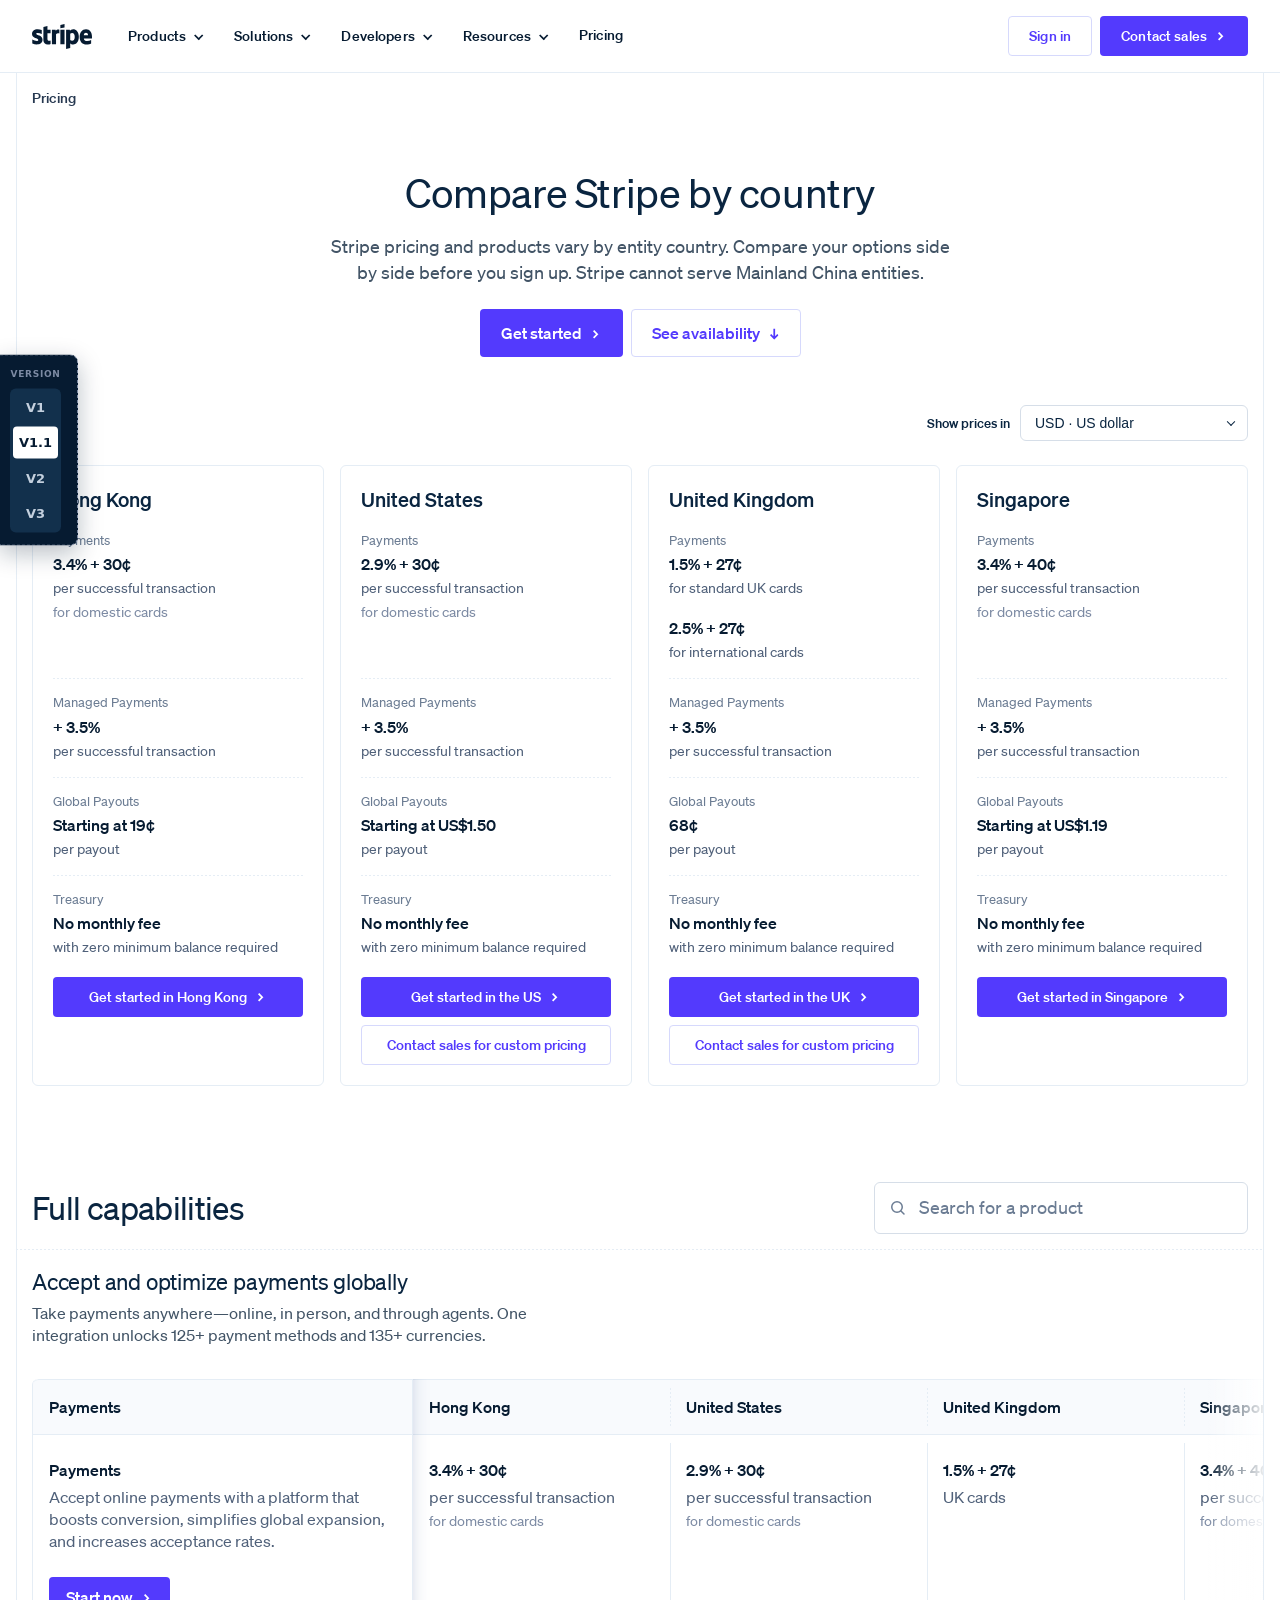
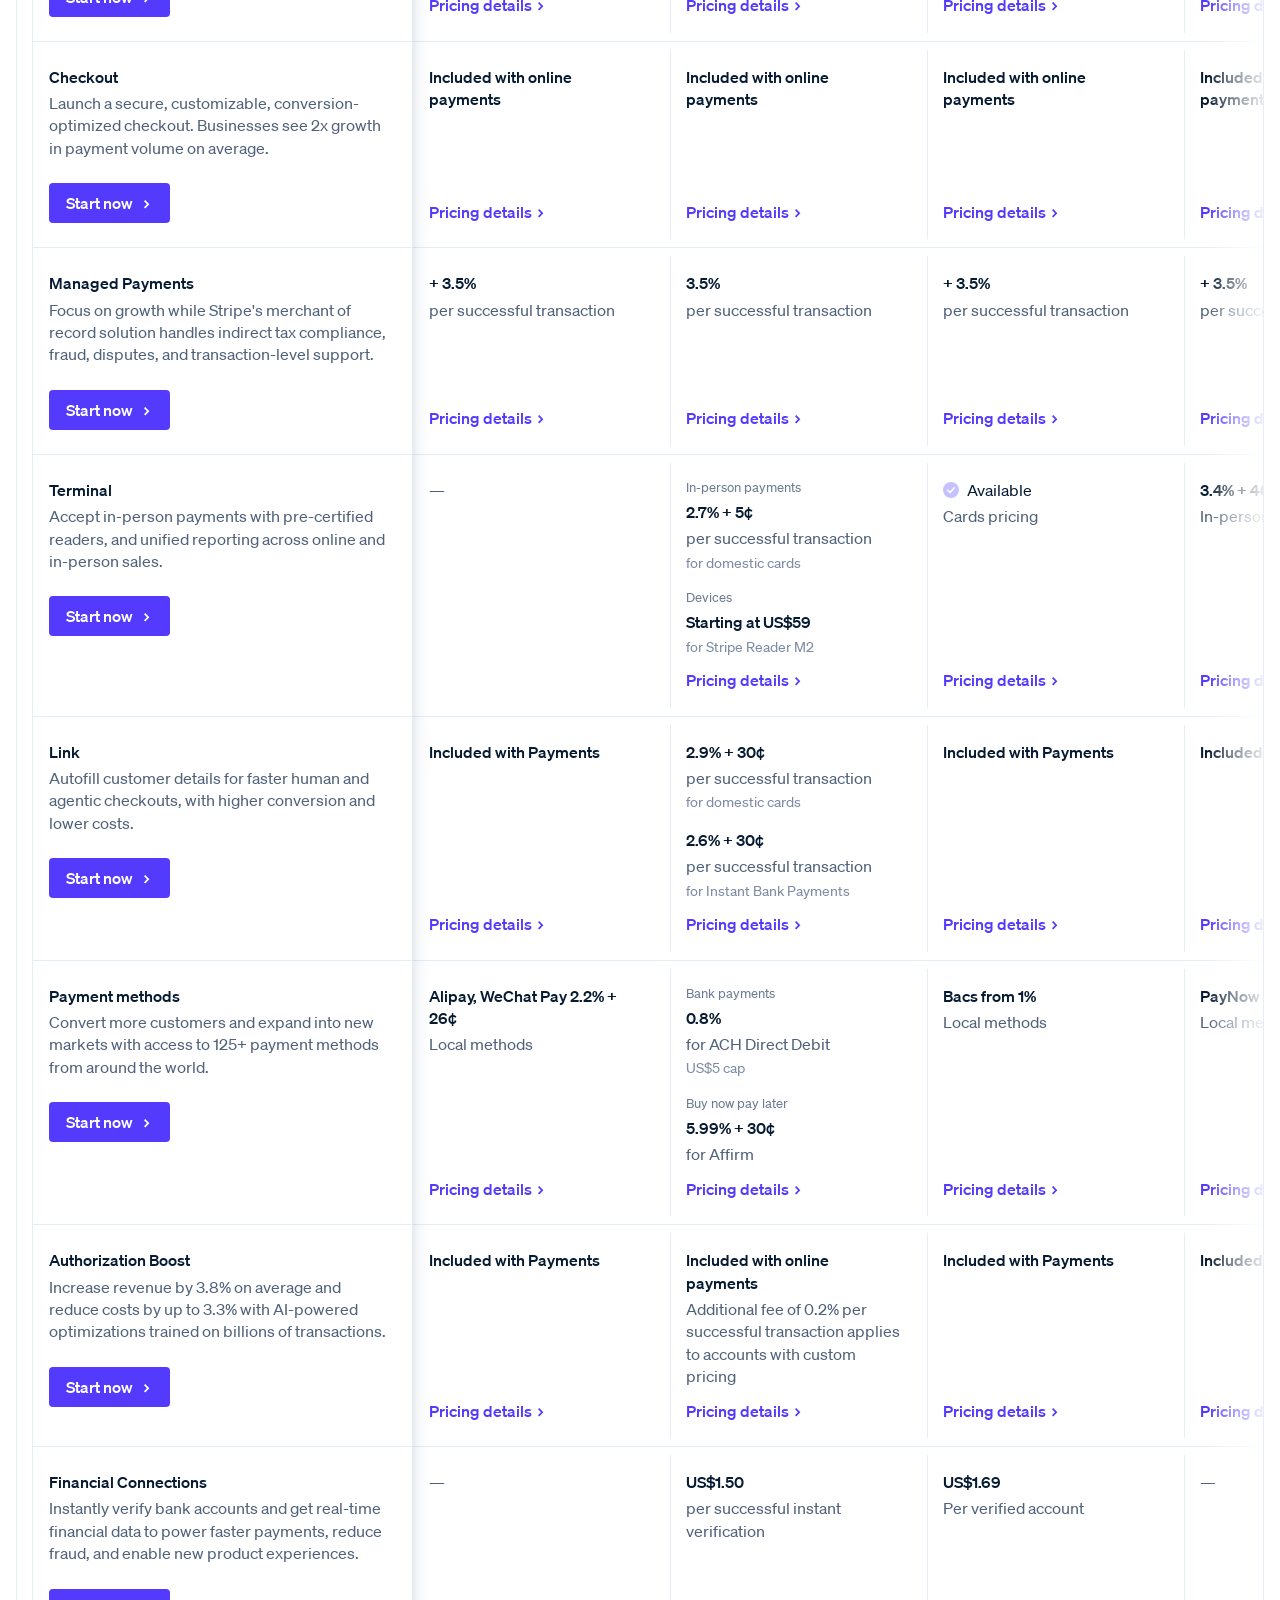
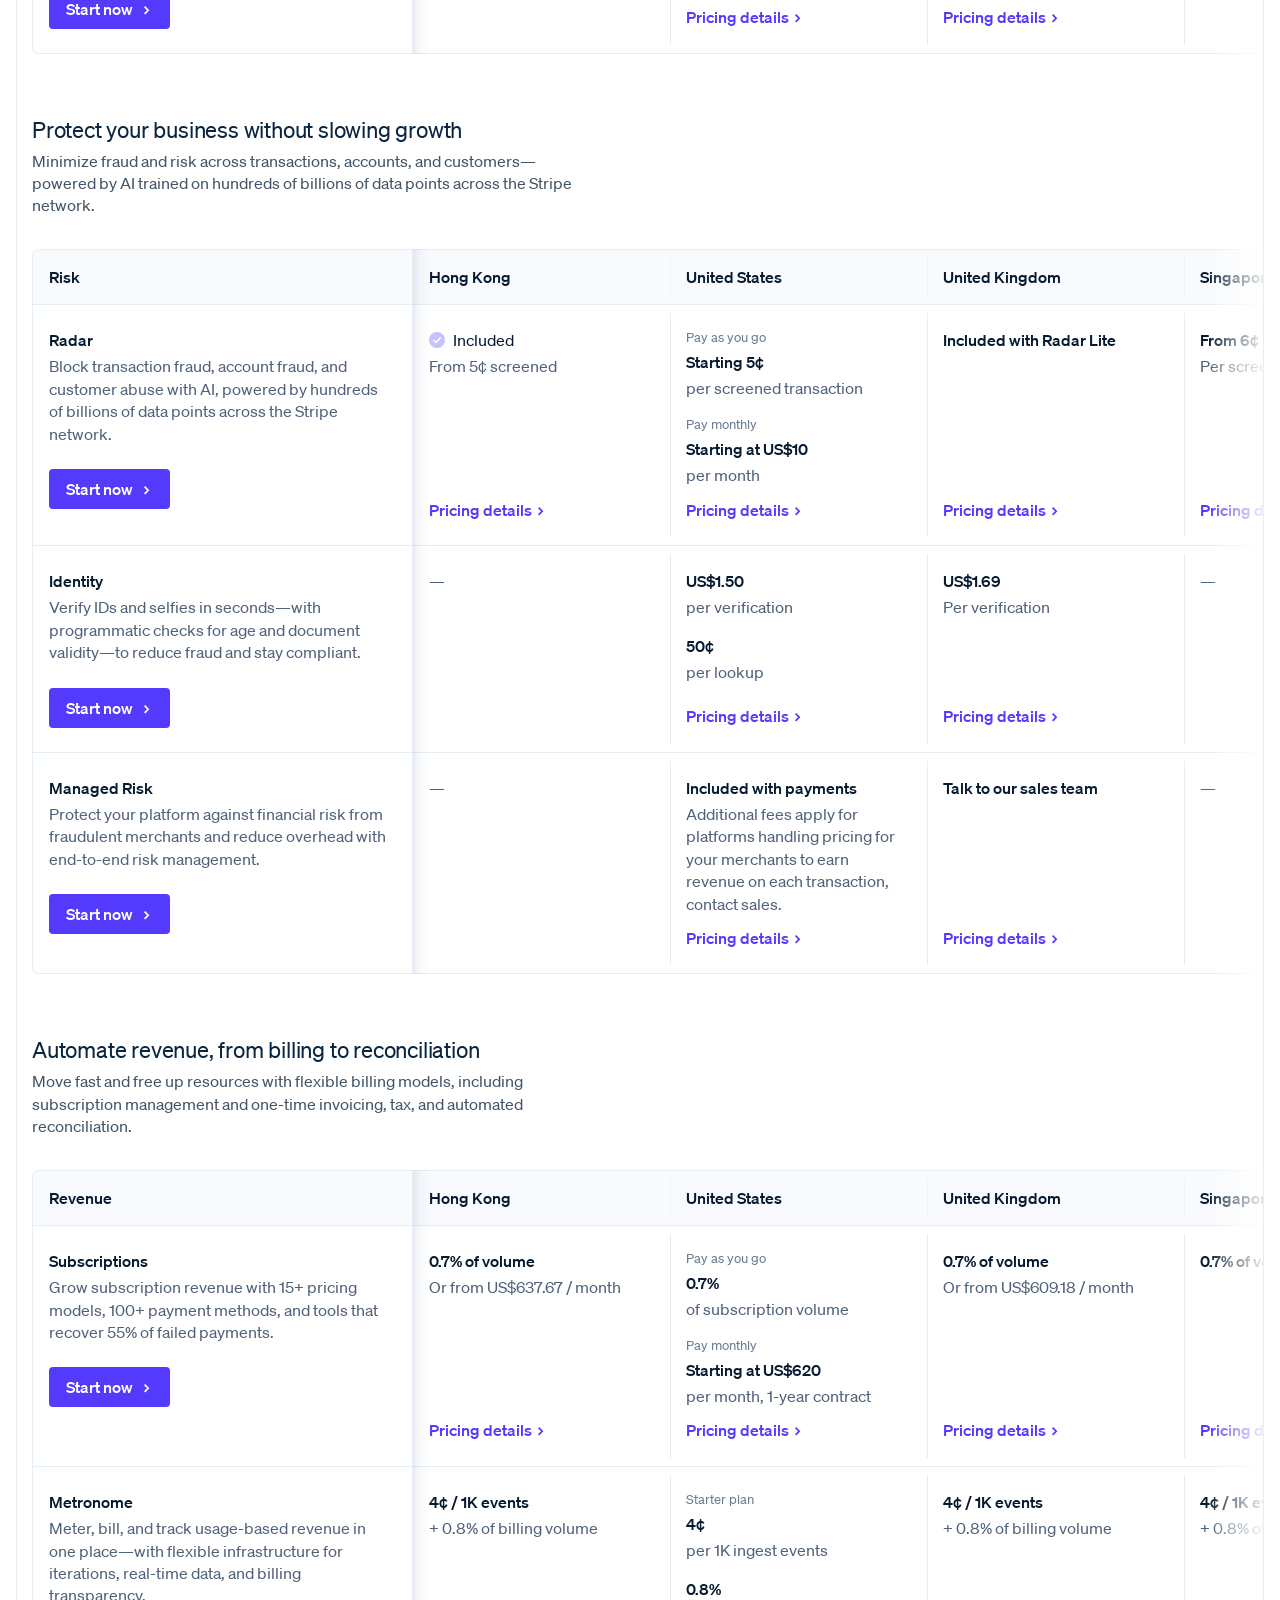
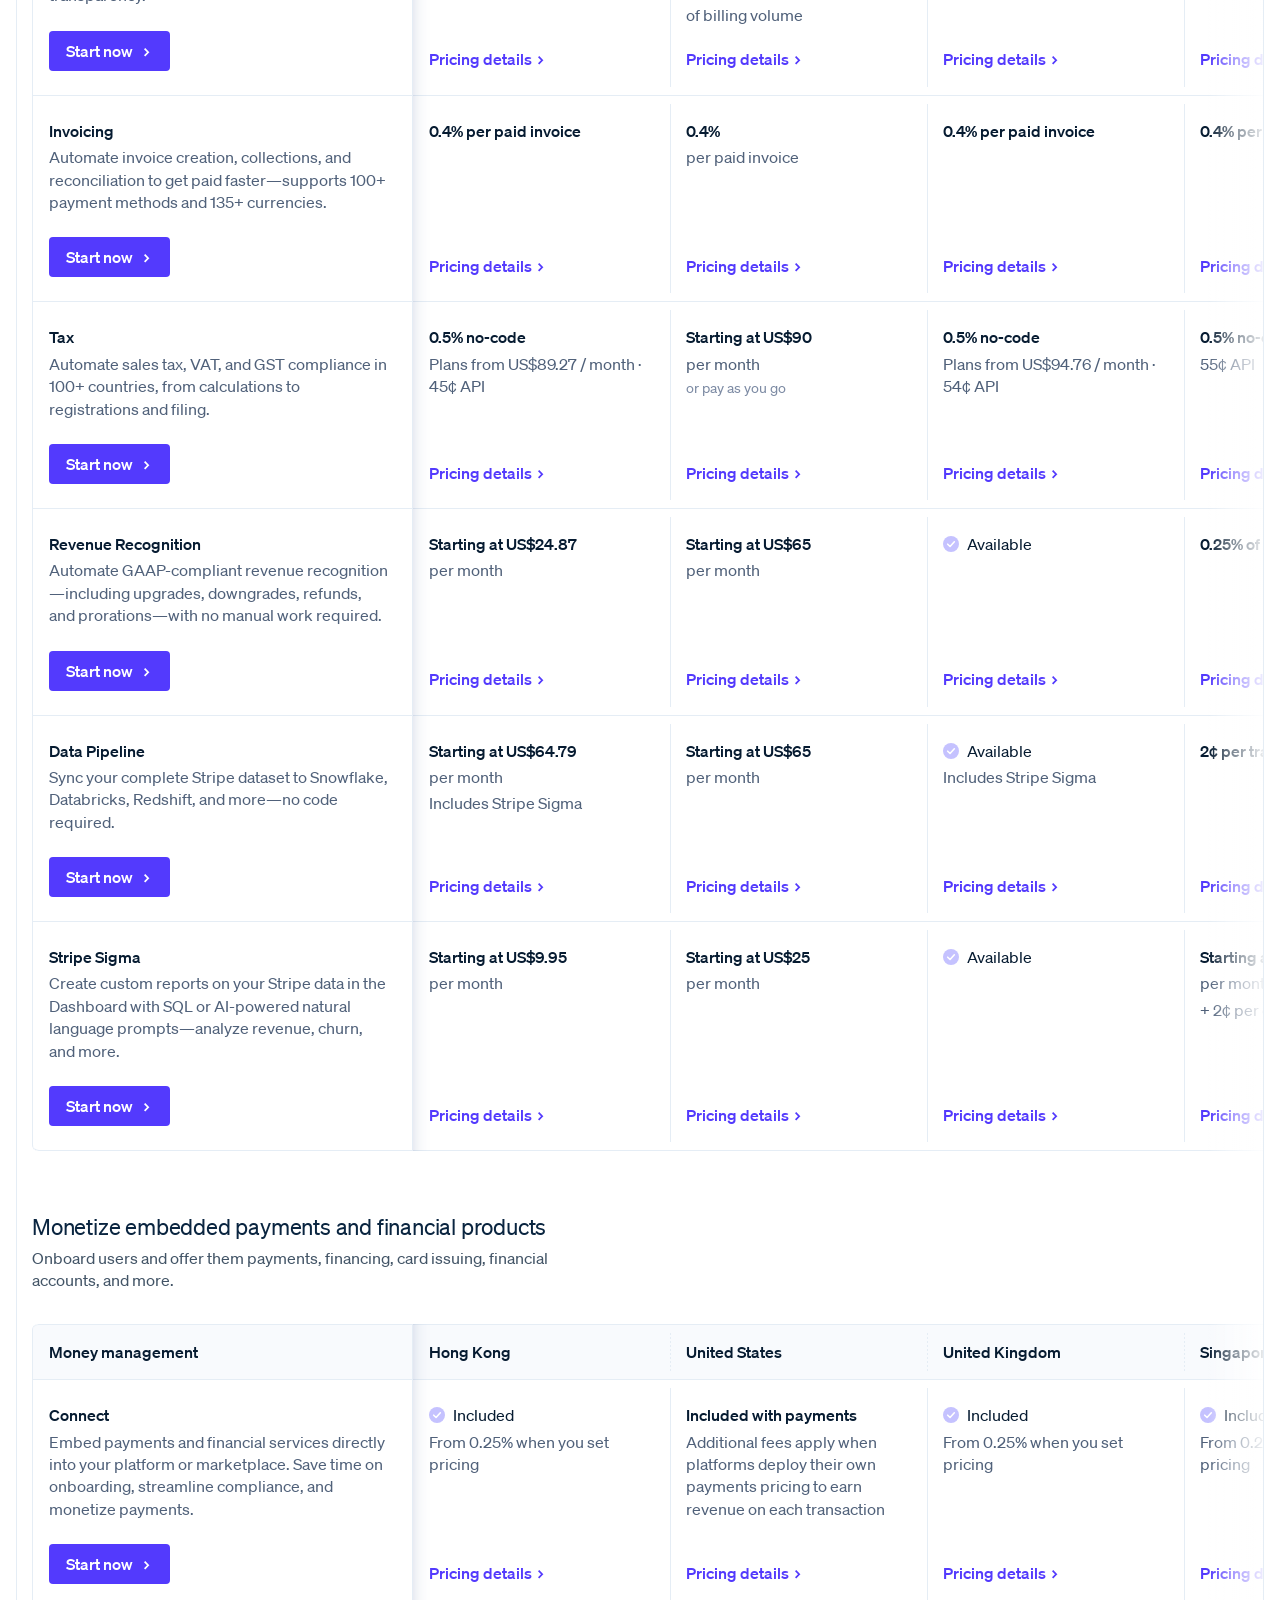
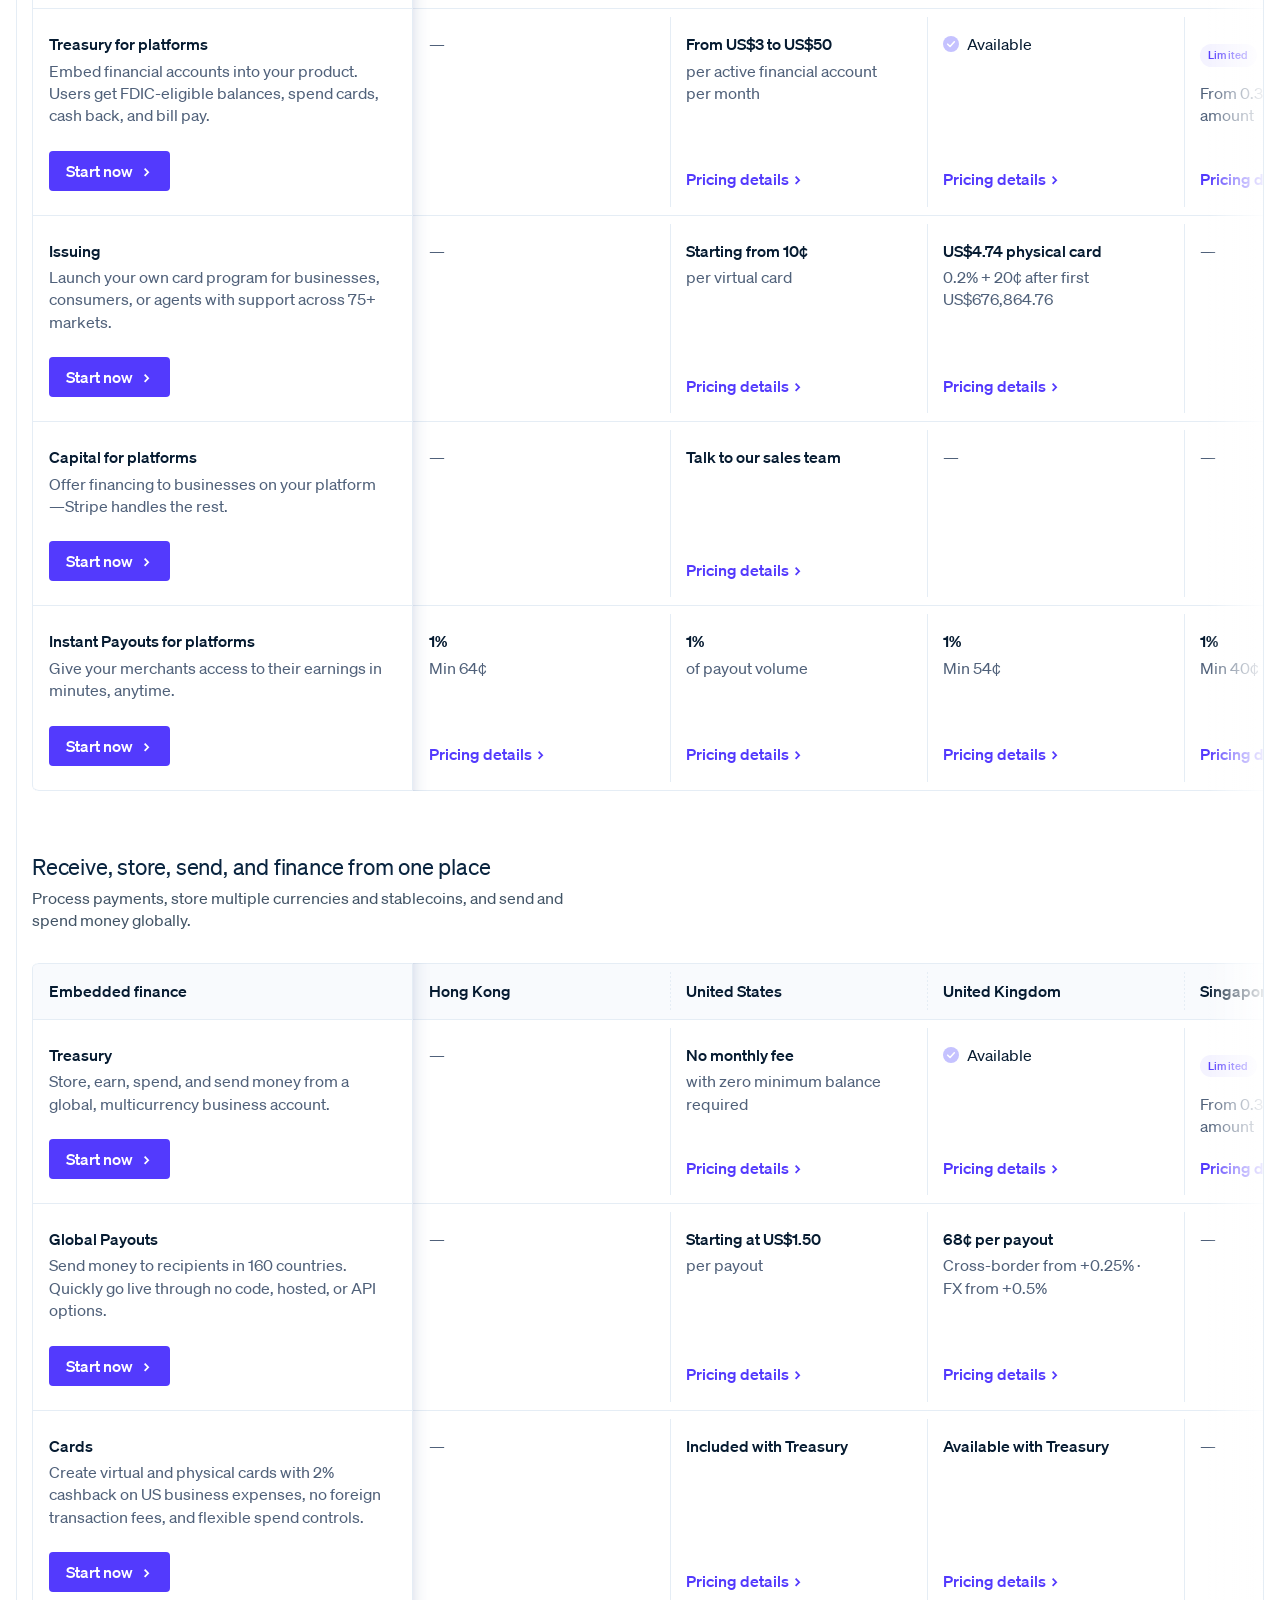
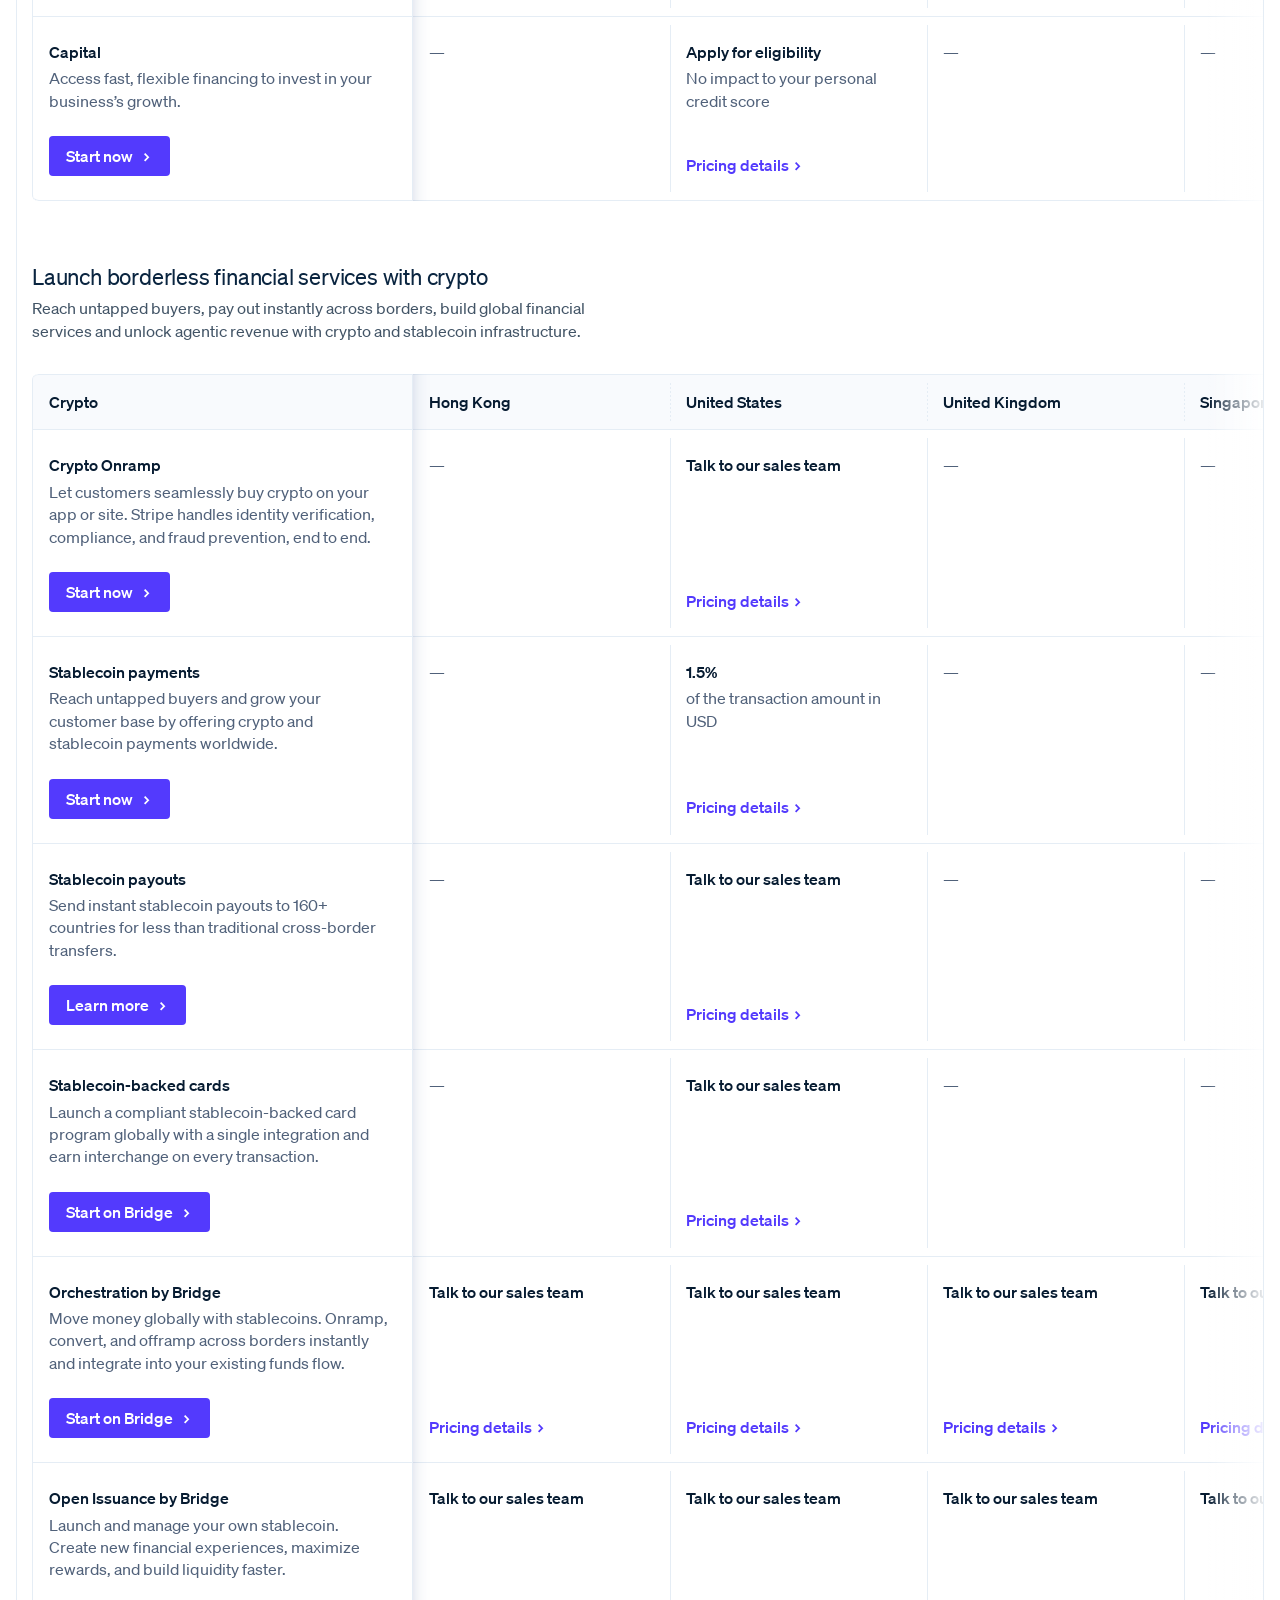
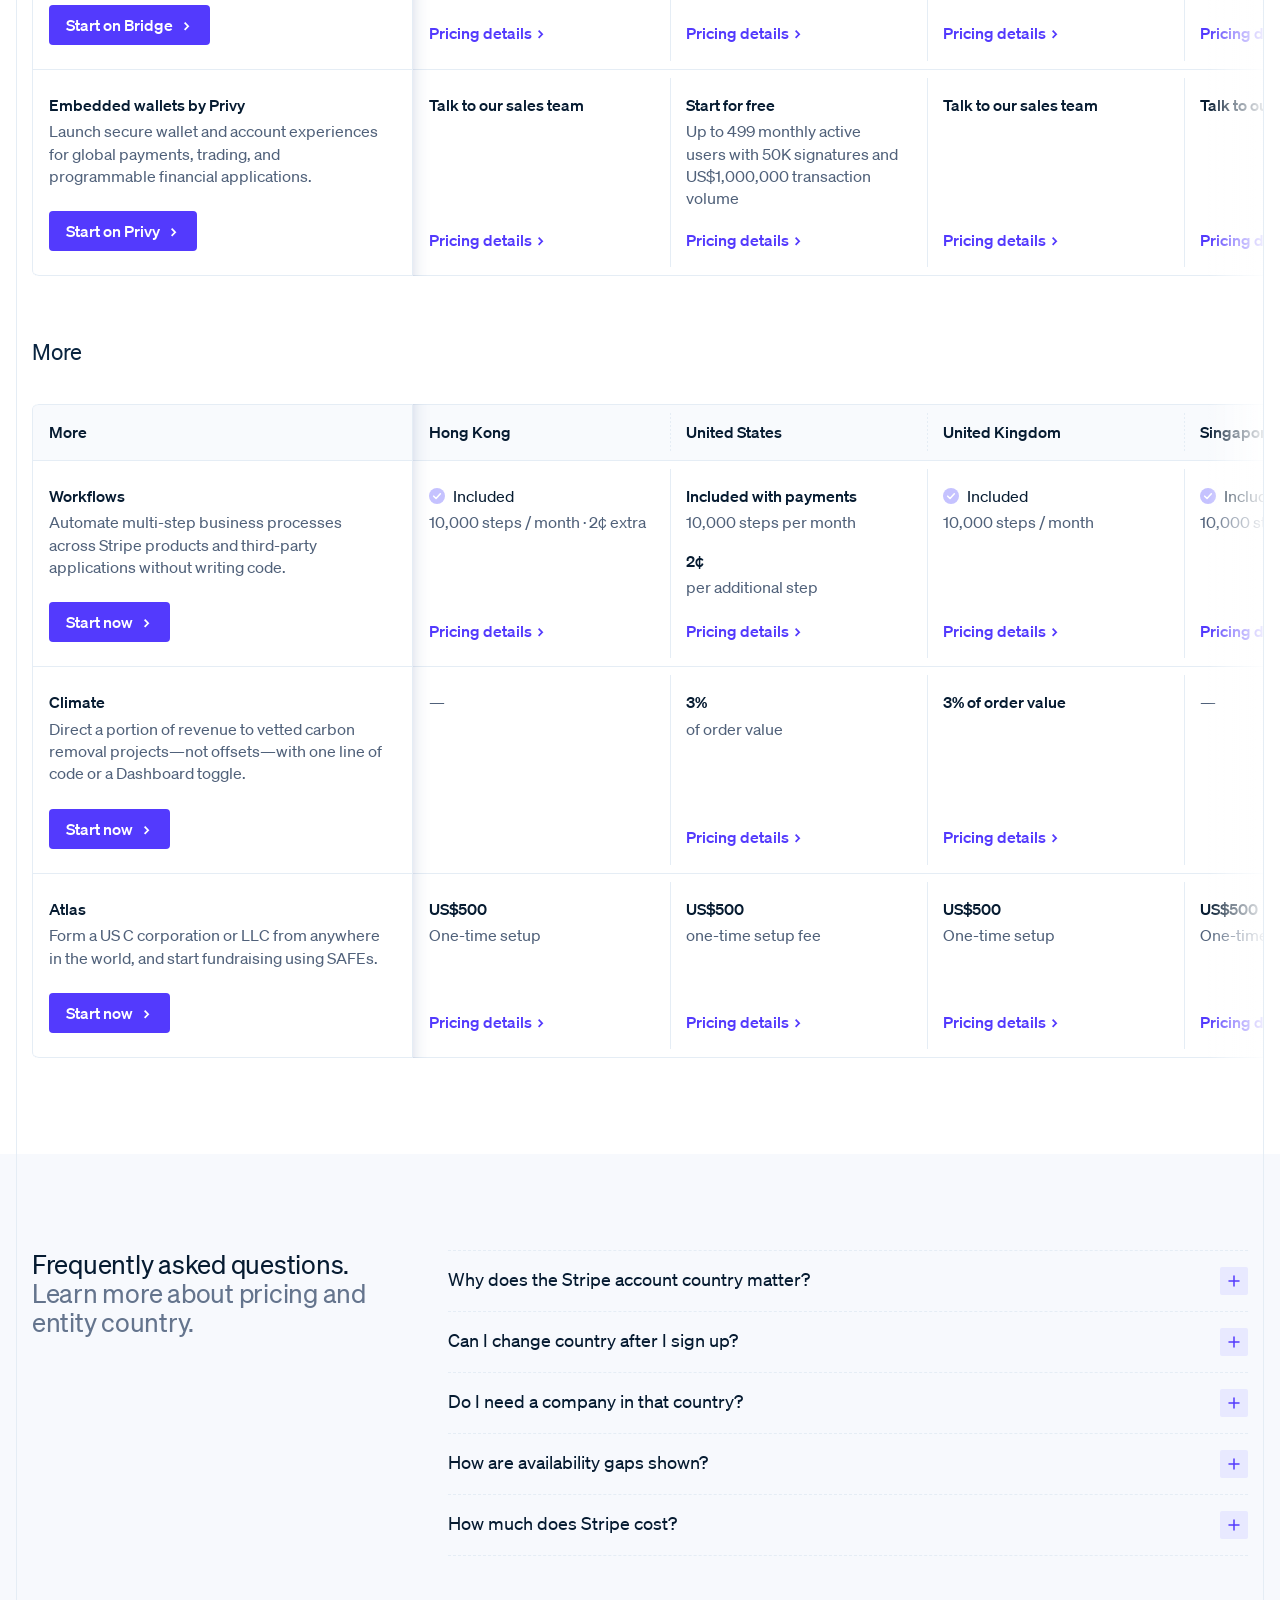
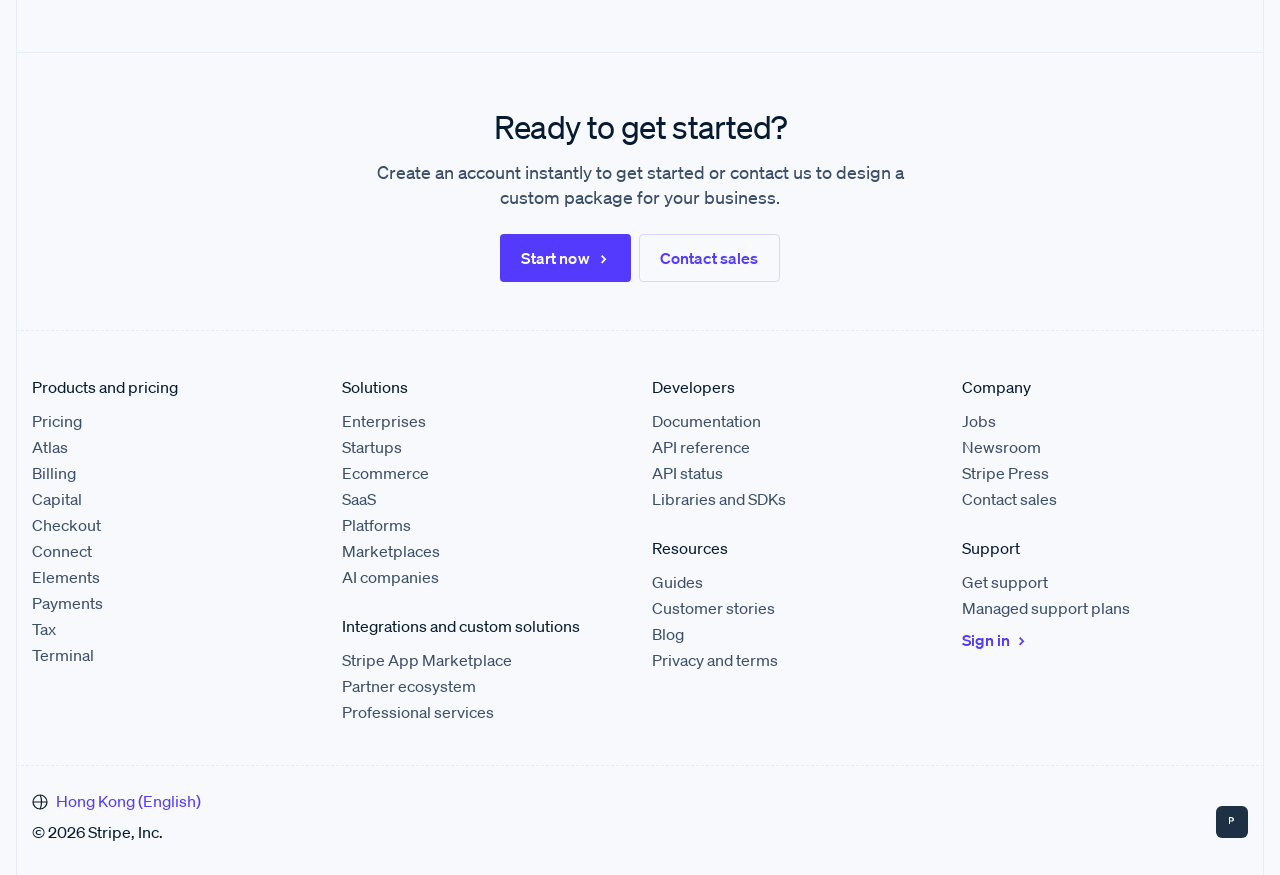
==== v1.1.html @ 4c74cb00 "Add v1.1 and v3 variants, and point v2 card pricing links into the table. v3 compares availability w" ====
<!DOCTYPE html>
<html lang="en">
  <head>
    <meta charset="UTF-8" />
    <meta name="viewport" content="width=device-width, initial-scale=1.0" />
    <meta name="robots" content="noindex, nofollow" />
    <title>Compare pricing by country · Stripe</title>
    <link rel="stylesheet" href="styles.css?v=note-sm" />
    <link rel="stylesheet" href="styles-v1.1.css?v=jump-links" />
    <link rel="stylesheet" href="version-switch.css?v=v11" />
  </head>
  <body class="cols-hk cols-us cols-gb cols-sg">
    <header class="home-header site-header">
      <div class="home-header-container">
        <div class="header-inner">
          <div class="header-left">
            <a class="logo" href="https://stripe.com/cn" aria-label="Stripe home">
              <img src="assets/stripe-logo.svg" alt="Stripe" width="60" height="25" />
            </a>
            <nav class="nav-primary" aria-label="Primary">
              <div class="nav-dropdown nav-dropdown--products">
                <button type="button" class="nav-link" aria-haspopup="true">
                  Products
                  <svg class="hds-icon navigation__chevron-down-icon" width="16" height="16" viewBox="0 0 16 16" fill="none" aria-hidden="true">
                    <path class="navigation__chevron-down-icon__left" d="M4.67065 6L9.3 10.6" stroke="currentColor" stroke-width="1.75"></path>
                    <path class="navigation__chevron-down-icon__right" d="M12.6707 6L8.67065 10" stroke="currentColor" stroke-width="1.75"></path>
                  </svg>
                </button>
              </div>
              <div class="nav-dropdown nav-dropdown--solutions">
                <button type="button" class="nav-link" aria-haspopup="true">
                  Solutions
                  <svg class="hds-icon navigation__chevron-down-icon" width="16" height="16" viewBox="0 0 16 16" fill="none" aria-hidden="true">
                    <path class="navigation__chevron-down-icon__left" d="M4.67065 6L9.3 10.6" stroke="currentColor" stroke-width="1.75"></path>
                    <path class="navigation__chevron-down-icon__right" d="M12.6707 6L8.67065 10" stroke="currentColor" stroke-width="1.75"></path>
                  </svg>
                </button>
              </div>
              <div class="nav-dropdown nav-dropdown--developers">
                <button type="button" class="nav-link" aria-haspopup="true">
                  Developers
                  <svg class="hds-icon navigation__chevron-down-icon" width="16" height="16" viewBox="0 0 16 16" fill="none" aria-hidden="true">
                    <path class="navigation__chevron-down-icon__left" d="M4.67065 6L9.3 10.6" stroke="currentColor" stroke-width="1.75"></path>
                    <path class="navigation__chevron-down-icon__right" d="M12.6707 6L8.67065 10" stroke="currentColor" stroke-width="1.75"></path>
                  </svg>
                </button>
              </div>
              <div class="nav-dropdown nav-dropdown--resources">
                <button type="button" class="nav-link" aria-haspopup="true">
                  Resources
                  <svg class="hds-icon navigation__chevron-down-icon" width="16" height="16" viewBox="0 0 16 16" fill="none" aria-hidden="true">
                    <path class="navigation__chevron-down-icon__left" d="M4.67065 6L9.3 10.6" stroke="currentColor" stroke-width="1.75"></path>
                    <path class="navigation__chevron-down-icon__right" d="M12.6707 6L8.67065 10" stroke="currentColor" stroke-width="1.75"></path>
                  </svg>
                </button>
              </div>
              <a class="nav-link" href="#compare" aria-current="page">Pricing</a>
            </nav>
          </div>
          <div class="header-actions">
            <a class="btn btn--secondary" href="https://dashboard.stripe.com/login">Sign in</a>
            <a class="btn btn--primary header-actions__sales" href="https://stripe.com/contact/sales">
              <span class="btn__inner">
                Contact sales
                <span class="btn__chev-wrap" aria-hidden="true">
                  <svg class="btn__chev btn__chev--idle" width="6" height="9" viewBox="0 0 6 9">
                    <path d="M4.84766 3.63379L5.45898 4.25L4.84766 4.86621L1.24219 8.49902L0 7.2666L2.99316 4.24902L0 1.23242L1.24219 0L4.84766 3.63379Z" fill="currentColor" />
                  </svg>
                  <svg class="btn__chev btn__chev--hover" width="12" height="9" viewBox="0 0 12 9">
                    <path d="M10.4697 3.63379L11.0811 4.25L10.4697 4.86621L6.86426 8.49902L5.62207 7.2666L7.74609 5.125L0 5.125L0 3.375L7.74805 3.375L5.62207 1.23242L6.86426 0L10.4697 3.63379Z" fill="currentColor" />
                  </svg>
                </span>
              </span>
            </a>
            <button type="button" class="nav-hamburger" data-menu-toggle aria-label="Toggle navigation menu" aria-expanded="false">
              <svg class="nav-hamburger__menu" width="40" height="40" viewBox="0 0 100 100" aria-hidden="true">
                <rect class="nav-hamburger__bg" x="0" y="0" width="100" height="100" rx="8"></rect>
                <rect class="nav-hamburger__line line-1" width="40" height="5" x="30" y="38" rx="2.5"></rect>
                <rect class="nav-hamburger__line line-2" width="40" height="5" x="30" y="48" rx="2.5"></rect>
                <rect class="nav-hamburger__line line-3" width="40" height="5" x="30" y="48" rx="2.5"></rect>
                <rect class="nav-hamburger__line line-4" width="40" height="5" x="30" y="58" rx="2.5"></rect>
              </svg>
              <svg class="nav-hamburger__close" width="12" height="12" viewBox="0 0 12 12" aria-hidden="true">
                <path d="M1.5 1.5l9 9M10.5 1.5l-9 9" stroke="#533afd" stroke-width="1.5" stroke-linecap="round" />
              </svg>
            </button>
          </div>
        </div>
      </div>
    </header>

    <div class="page">
    <main>
      <section class="hero">
        <div class="wrap">
          <p class="hero__kicker">Pricing</p>
          <h1 class="hero__title">Compare Stripe by country</h1>
          <p class="hero__lede">
            Stripe pricing and products vary by entity country. Compare your options side by side before you sign up. Stripe cannot serve Mainland China entities.
          </p>
          <div class="hero__actions">
            <a class="btn btn--primary btn--lg" href="https://dashboard.stripe.com/register" target="_blank" rel="noopener noreferrer">
              <span class="btn__inner">
                Get started
                <span class="btn__chev-wrap" aria-hidden="true">
                  <svg class="btn__chev btn__chev--idle" width="6" height="9" viewBox="0 0 6 9">
                    <path d="M4.84766 3.63379L5.45898 4.25L4.84766 4.86621L1.24219 8.49902L0 7.2666L2.99316 4.24902L0 1.23242L1.24219 0L4.84766 3.63379Z" fill="currentColor" />
                  </svg>
                  <svg class="btn__chev btn__chev--hover" width="12" height="9" viewBox="0 0 12 9">
                    <path d="M10.4697 3.63379L11.0811 4.25L10.4697 4.86621L6.86426 8.49902L5.62207 7.2666L7.74609 5.125L0 5.125L0 3.375L7.74805 3.375L5.62207 1.23242L6.86426 0L10.4697 3.63379Z" fill="currentColor" />
                  </svg>
                </span>
              </span>
            </a>
            <a class="btn btn--secondary btn--lg" href="#capabilities">
              <span class="btn__inner">
                See availability
                <span class="btn__arrow-wrap" aria-hidden="true">
                  <svg class="btn__arrow btn__arrow--down" width="12" height="9" viewBox="0 0 12 9">
                    <path d="M10.4697 3.63379L11.0811 4.25L10.4697 4.86621L6.86426 8.49902L5.62207 7.2666L7.74609 5.125L0 5.125L0 3.375L7.74805 3.375L5.62207 1.23242L6.86426 0L10.4697 3.63379Z" fill="currentColor" />
                  </svg>
                </span>
              </span>
            </a>
          </div>
        </div>
      </section>

      <section class="comparison" id="compare" aria-label="Payments, expansion, and payouts">
        <div class="wrap">
          <div class="section-head">
            <div class="currency-switcher">
              <label class="currency-switcher__label" for="currency-select">Show prices in</label>
              <div class="currency-switcher__control">
                <select id="currency-select" data-currency-select>
                  <option value="local">Local currency</option>
                  <option value="USD" selected>USD · US dollar</option>
                  <option value="HKD">HKD · Hong Kong dollar</option>
                  <option value="GBP">GBP · British pound</option>
                  <option value="SGD">SGD · Singapore dollar</option>
                </select>
              </div>
            </div>
          </div>

          <div class="country-cards" id="payments">
            <article class="country-card" data-country="hk">
              <header class="country-card__head">
                <h3 class="country-card__title">Hong Kong</h3>
              </header>
              <div class="country-card__block">
                <h4 class="country-card__label">Payments</h4>
                <p class="price">3.4% + <span class="money" data-amount="2.35" data-ccy="HKD">HK$2.35</span></p>
                <p class="price-note">per successful transaction</p>
                <p class="price-note price-note--sm">for domestic cards</p>
              </div>
              <div class="country-card__block">
                <h4 class="country-card__label">Managed Payments</h4>
                <p class="price">+ 3.5%</p>
                <p class="price-note">per successful transaction</p>
              </div>
              <div class="country-card__block">
                <h4 class="country-card__label">Global Payouts</h4>
                <p class="price">Starting at <span class="money" data-amount="1.50" data-ccy="HKD">HK$1.50</span></p>
                <p class="price-note">per payout</p>
              </div>
              <div class="country-card__block">
                <h4 class="country-card__label">Treasury</h4>
                <p class="price">No monthly fee</p>
                <p class="price-note">with zero minimum balance required</p>
              </div>
              <div class="country-card__cta">
                <a class="btn btn--primary btn--lg" href="https://dashboard.stripe.com/register?country=HK" target="_blank" rel="noopener noreferrer">
                  <span class="btn__inner">
                    Get started in Hong Kong
                    <span class="btn__chev-wrap" aria-hidden="true">
                      <svg class="btn__chev btn__chev--idle" width="6" height="9" viewBox="0 0 6 9">
                        <path d="M4.84766 3.63379L5.45898 4.25L4.84766 4.86621L1.24219 8.49902L0 7.2666L2.99316 4.24902L0 1.23242L1.24219 0L4.84766 3.63379Z" fill="currentColor" />
                      </svg>
                      <svg class="btn__chev btn__chev--hover" width="12" height="9" viewBox="0 0 12 9">
                        <path d="M10.4697 3.63379L11.0811 4.25L10.4697 4.86621L6.86426 8.49902L5.62207 7.2666L7.74609 5.125L0 5.125L0 3.375L7.74805 3.375L5.62207 1.23242L6.86426 0L10.4697 3.63379Z" fill="currentColor" />
                      </svg>
                    </span>
                  </span>
                </a>
              </div>
            </article>

            <article class="country-card" data-country="us">
              <header class="country-card__head">
                <h3 class="country-card__title">United States</h3>
              </header>
              <div class="country-card__block">
                <h4 class="country-card__label">Payments</h4>
                <p class="price">2.9% + <span class="money" data-amount="0.30" data-ccy="USD">30¢</span></p>
                <p class="price-note">per successful transaction</p>
                <p class="price-note price-note--sm">for domestic cards</p>
              </div>
              <div class="country-card__block">
                <h4 class="country-card__label">Managed Payments</h4>
                <p class="price">+ 3.5%</p>
                <p class="price-note">per successful transaction</p>
              </div>
              <div class="country-card__block">
                <h4 class="country-card__label">Global Payouts</h4>
                <p class="price">Starting at <span class="money" data-amount="1.50" data-ccy="USD">$1.50</span></p>
                <p class="price-note">per payout</p>
              </div>
              <div class="country-card__block">
                <h4 class="country-card__label">Treasury</h4>
                <p class="price">No monthly fee</p>
                <p class="price-note">with zero minimum balance required</p>
              </div>
              <div class="country-card__cta">
                <a class="btn btn--primary btn--lg" href="https://dashboard.stripe.com/register?country=US" target="_blank" rel="noopener noreferrer">
                  <span class="btn__inner">
                    Get started in the US
                    <span class="btn__chev-wrap" aria-hidden="true">
                      <svg class="btn__chev btn__chev--idle" width="6" height="9" viewBox="0 0 6 9">
                        <path d="M4.84766 3.63379L5.45898 4.25L4.84766 4.86621L1.24219 8.49902L0 7.2666L2.99316 4.24902L0 1.23242L1.24219 0L4.84766 3.63379Z" fill="currentColor" />
                      </svg>
                      <svg class="btn__chev btn__chev--hover" width="12" height="9" viewBox="0 0 12 9">
                        <path d="M10.4697 3.63379L11.0811 4.25L10.4697 4.86621L6.86426 8.49902L5.62207 7.2666L7.74609 5.125L0 5.125L0 3.375L7.74805 3.375L5.62207 1.23242L6.86426 0L10.4697 3.63379Z" fill="currentColor" />
                      </svg>
                    </span>
                  </span>
                </a>
                <a class="btn btn--secondary btn--lg" href="https://stripe.com/contact/sales" target="_blank" rel="noopener noreferrer">
                  <span class="btn__inner">Contact sales for custom pricing</span>
                </a>
              </div>
            </article>

            <article class="country-card" data-country="gb">
              <header class="country-card__head">
                <h3 class="country-card__title">United Kingdom</h3>
              </header>
              <div class="country-card__block">
                <h4 class="country-card__label">Payments</h4>
                <p class="price">1.5% + <span class="money" data-amount="0.20" data-ccy="GBP">20p</span></p>
                <p class="price-note">for standard UK cards</p>
                <p class="price">2.5% + <span class="money" data-amount="0.20" data-ccy="GBP">20p</span></p>
                <p class="price-note">for international cards</p>
              </div>
              <div class="country-card__block">
                <h4 class="country-card__label">Managed Payments</h4>
                <p class="price">+ 3.5%</p>
                <p class="price-note">per successful transaction</p>
              </div>
              <div class="country-card__block">
                <h4 class="country-card__label">Global Payouts</h4>
                <p class="price"><span class="money" data-amount="0.50" data-ccy="GBP">£0.50</span></p>
                <p class="price-note">per payout</p>
              </div>
              <div class="country-card__block">
                <h4 class="country-card__label">Treasury</h4>
                <p class="price">No monthly fee</p>
                <p class="price-note">with zero minimum balance required</p>
              </div>
              <div class="country-card__cta">
                <a class="btn btn--primary btn--lg" href="https://dashboard.stripe.com/register?country=GB" target="_blank" rel="noopener noreferrer">
                  <span class="btn__inner">
                    Get started in the UK
                    <span class="btn__chev-wrap" aria-hidden="true">
                      <svg class="btn__chev btn__chev--idle" width="6" height="9" viewBox="0 0 6 9">
                        <path d="M4.84766 3.63379L5.45898 4.25L4.84766 4.86621L1.24219 8.49902L0 7.2666L2.99316 4.24902L0 1.23242L1.24219 0L4.84766 3.63379Z" fill="currentColor" />
                      </svg>
                      <svg class="btn__chev btn__chev--hover" width="12" height="9" viewBox="0 0 12 9">
                        <path d="M10.4697 3.63379L11.0811 4.25L10.4697 4.86621L6.86426 8.49902L5.62207 7.2666L7.74609 5.125L0 5.125L0 3.375L7.74805 3.375L5.62207 1.23242L6.86426 0L10.4697 3.63379Z" fill="currentColor" />
                      </svg>
                    </span>
                  </span>
                </a>
                <a class="btn btn--secondary btn--lg" href="https://stripe.com/en-gb/contact/sales" target="_blank" rel="noopener noreferrer">
                  <span class="btn__inner">Contact sales for custom pricing</span>
                </a>
              </div>
            </article>

            <article class="country-card" data-country="sg">
              <header class="country-card__head">
                <h3 class="country-card__title">Singapore</h3>
              </header>
              <div class="country-card__block">
                <h4 class="country-card__label">Payments</h4>
                <p class="price">3.4% + <span class="money" data-amount="0.50" data-ccy="SGD">S$0.50</span></p>
                <p class="price-note">per successful transaction</p>
                <p class="price-note price-note--sm">for domestic cards</p>
              </div>
              <div class="country-card__block">
                <h4 class="country-card__label">Managed Payments</h4>
                <p class="price">+ 3.5%</p>
                <p class="price-note">per successful transaction</p>
              </div>
              <div class="country-card__block">
                <h4 class="country-card__label">Global Payouts</h4>
                <p class="price">Starting at <span class="money" data-amount="1.50" data-ccy="SGD">S$1.50</span></p>
                <p class="price-note">per payout</p>
              </div>
              <div class="country-card__block">
                <h4 class="country-card__label">Treasury</h4>
                <p class="price">No monthly fee</p>
                <p class="price-note">with zero minimum balance required</p>
              </div>
              <div class="country-card__cta">
                <a class="btn btn--primary btn--lg" href="https://dashboard.stripe.com/register?country=SG" target="_blank" rel="noopener noreferrer">
                  <span class="btn__inner">
                    Get started in Singapore
                    <span class="btn__chev-wrap" aria-hidden="true">
                      <svg class="btn__chev btn__chev--idle" width="6" height="9" viewBox="0 0 6 9">
                        <path d="M4.84766 3.63379L5.45898 4.25L4.84766 4.86621L1.24219 8.49902L0 7.2666L2.99316 4.24902L0 1.23242L1.24219 0L4.84766 3.63379Z" fill="currentColor" />
                      </svg>
                      <svg class="btn__chev btn__chev--hover" width="12" height="9" viewBox="0 0 12 9">
                        <path d="M10.4697 3.63379L11.0811 4.25L10.4697 4.86621L6.86426 8.49902L5.62207 7.2666L7.74609 5.125L0 5.125L0 3.375L7.74805 3.375L5.62207 1.23242L6.86426 0L10.4697 3.63379Z" fill="currentColor" />
                      </svg>
                    </span>
                  </span>
                </a>
              </div>
            </article>
          </div>
        </div>
      </section>

      <section class="comparison comparison--capabilities" id="capabilities" aria-labelledby="capabilities-heading">
        <div class="wrap">
          <div class="section-head">
            <h2 class="section-title" id="capabilities-heading">Full capabilities</h2>
              <div class="compare-search">
                <label class="sr-only" for="capability-search">Search for a product</label>
                <span class="compare-search__icon" aria-hidden="true">
                  <svg width="16" height="16" viewBox="0 0 16 16" fill="none">
                    <circle cx="7" cy="7" r="5.25" stroke="currentColor" stroke-width="1.5" />
                    <path d="M11 11l3 3" stroke="currentColor" stroke-width="1.5" stroke-linecap="round" />
                  </svg>
                </span>
                <input
                  id="capability-search"
                  class="compare-search__input"
                  type="search"
                  placeholder="Search for a product"
                  autocomplete="off"
                  spellcheck="false"
                  data-capability-search
                />
              </div>
          </div>

          <div class="compare-scroll">

          <p class="compare-search__empty" hidden data-search-empty>No products match your search.</p>
          <p class="sr-only" aria-live="polite" data-search-status></p>

          <div class="table-stack">
            <div class="capability-block" id="payments-area">
              <div class="capability-block__head">
                <h3 class="capability-block__title">Accept and optimize payments globally</h3>
                <p class="capability-block__copy">Take payments anywhere—online, in person, and through agents. One integration unlocks 125+ payment methods and 135+ currencies.</p>
              </div>
              <div class="table-shell" id="products">
            <div class="table-shell__scroller">
            <table class="cmp">
              <colgroup>
                <col class="cmp__col-product" />
                <col class="cmp__col-hk" />
                <col class="cmp__col-us" />
                <col class="cmp__col-gb" />
                <col class="cmp__col-sg" />
              </colgroup>
              <caption class="sr-only">Payments across Hong Kong, the United States, the United Kingdom, and Singapore</caption>
              <thead>
                <tr>
                  <th class="col-product" scope="col">Payments</th>
                  <th class="col-hk" scope="col">Hong Kong</th>
                  <th class="col-us" scope="col">United States</th>
                  <th class="col-gb" scope="col">United Kingdom</th>
                  <th class="col-sg" scope="col">Singapore</th>
                </tr>
              </thead>
              <tbody>
<tr class="cmp__row--links">
                  <th class="col-product" scope="row"><span class="product-name">Payments</span>
                    <span class="product-desc">Accept online payments with a platform that boosts conversion, simplifies global expansion, and increases acceptance rates.</span>
                    <a class="btn btn--primary btn--compact" href="https://dashboard.stripe.com/register" target="_blank" rel="noopener noreferrer">
                      <span class="btn__inner">
                        Start now
                        <span class="btn__chev-wrap" aria-hidden="true">
                          <svg class="btn__chev btn__chev--idle" width="6" height="9" viewBox="0 0 6 9">
                            <path d="M4.84766 3.63379L5.45898 4.25L4.84766 4.86621L1.24219 8.49902L0 7.2666L2.99316 4.24902L0 1.23242L1.24219 0L4.84766 3.63379Z" fill="currentColor" />
                          </svg>
                          <svg class="btn__chev btn__chev--hover" width="12" height="9" viewBox="0 0 12 9">
                            <path d="M10.4697 3.63379L11.0811 4.25L10.4697 4.86621L6.86426 8.49902L5.62207 7.2666L7.74609 5.125L0 5.125L0 3.375L7.74805 3.375L5.62207 1.23242L6.86426 0L10.4697 3.63379Z" fill="currentColor" />
                          </svg>
                        </span>
                      </span>
                    </a></th>
                  <td class="col-hk">
                    <div class="cell-stack">
                    <span class="price">3.4% + <span class="money" data-amount="2.35" data-ccy="HKD">HK$2.35</span></span>
                    <span class="price-note">per successful transaction</span>
                    <span class="price-note price-note--sm">for domestic cards</span>
                    <a class="price-link" href="https://stripe.com/en-hk/pricing" target="_blank" rel="noopener noreferrer">
                      Pricing details
                      <span class="btn__chev-wrap" aria-hidden="true">
                        <svg class="btn__chev btn__chev--idle" width="6" height="9" viewBox="0 0 6 9">
                          <path d="M4.84766 3.63379L5.45898 4.25L4.84766 4.86621L1.24219 8.49902L0 7.2666L2.99316 4.24902L0 1.23242L1.24219 0L4.84766 3.63379Z" fill="currentColor" />
                        </svg>
                        <svg class="btn__chev btn__chev--hover" width="12" height="9" viewBox="0 0 12 9">
                          <path d="M10.4697 3.63379L11.0811 4.25L10.4697 4.86621L6.86426 8.49902L5.62207 7.2666L7.74609 5.125L0 5.125L0 3.375L7.74805 3.375L5.62207 1.23242L6.86426 0L10.4697 3.63379Z" fill="currentColor" />
                        </svg>
                      </span>
                    </a>
                    </div>
                  </td>
                  <td class="col-us">
                    <div class="cell-stack">
                    <span class="price">2.9% + <span class="money" data-amount="0.30" data-ccy="USD">30¢</span></span>
                    <span class="price-note">per successful transaction</span>
                    <span class="price-note price-note--sm">for domestic cards</span>
                    <a class="price-link" href="https://stripe.com/pricing" target="_blank" rel="noopener noreferrer">
                      Pricing details
                      <span class="btn__chev-wrap" aria-hidden="true">
                        <svg class="btn__chev btn__chev--idle" width="6" height="9" viewBox="0 0 6 9">
                          <path d="M4.84766 3.63379L5.45898 4.25L4.84766 4.86621L1.24219 8.49902L0 7.2666L2.99316 4.24902L0 1.23242L1.24219 0L4.84766 3.63379Z" fill="currentColor" />
                        </svg>
                        <svg class="btn__chev btn__chev--hover" width="12" height="9" viewBox="0 0 12 9">
                          <path d="M10.4697 3.63379L11.0811 4.25L10.4697 4.86621L6.86426 8.49902L5.62207 7.2666L7.74609 5.125L0 5.125L0 3.375L7.74805 3.375L5.62207 1.23242L6.86426 0L10.4697 3.63379Z" fill="currentColor" />
                        </svg>
                      </span>
                    </a>
                    </div>
                  </td>
                  <td class="col-gb">
                    <div class="cell-stack">
                    <span class="price">1.5% + <span class="money" data-amount="0.20" data-ccy="GBP">20p</span></span>
                    <span class="price-note">UK cards</span>
                    <a class="price-link" href="https://stripe.com/en-gb/pricing" target="_blank" rel="noopener noreferrer">
                      Pricing details
                      <span class="btn__chev-wrap" aria-hidden="true">
                        <svg class="btn__chev btn__chev--idle" width="6" height="9" viewBox="0 0 6 9">
                          <path d="M4.84766 3.63379L5.45898 4.25L4.84766 4.86621L1.24219 8.49902L0 7.2666L2.99316 4.24902L0 1.23242L1.24219 0L4.84766 3.63379Z" fill="currentColor" />
                        </svg>
                        <svg class="btn__chev btn__chev--hover" width="12" height="9" viewBox="0 0 12 9">
                          <path d="M10.4697 3.63379L11.0811 4.25L10.4697 4.86621L6.86426 8.49902L5.62207 7.2666L7.74609 5.125L0 5.125L0 3.375L7.74805 3.375L5.62207 1.23242L6.86426 0L10.4697 3.63379Z" fill="currentColor" />
                        </svg>
                      </span>
                    </a>
                    </div>
                  </td>
                  <td class="col-sg">
                    <div class="cell-stack">
                    <span class="price">3.4% + <span class="money" data-amount="0.50" data-ccy="SGD">S$0.50</span></span>
                    <span class="price-note">per successful transaction</span>
                    <span class="price-note price-note--sm">for domestic cards</span>
                    <a class="price-link" href="https://stripe.com/en-sg/pricing" target="_blank" rel="noopener noreferrer">
                      Pricing details
                      <span class="btn__chev-wrap" aria-hidden="true">
                        <svg class="btn__chev btn__chev--idle" width="6" height="9" viewBox="0 0 6 9">
                          <path d="M4.84766 3.63379L5.45898 4.25L4.84766 4.86621L1.24219 8.49902L0 7.2666L2.99316 4.24902L0 1.23242L1.24219 0L4.84766 3.63379Z" fill="currentColor" />
                        </svg>
                        <svg class="btn__chev btn__chev--hover" width="12" height="9" viewBox="0 0 12 9">
                          <path d="M10.4697 3.63379L11.0811 4.25L10.4697 4.86621L6.86426 8.49902L5.62207 7.2666L7.74609 5.125L0 5.125L0 3.375L7.74805 3.375L5.62207 1.23242L6.86426 0L10.4697 3.63379Z" fill="currentColor" />
                        </svg>
                      </span>
                    </a>
                    </div>
                  </td>
                </tr>
<tr class="cmp__row--links">
                  <th class="col-product" scope="row"><span class="product-name">Checkout</span>
                    <span class="product-desc">Launch a secure, customizable, conversion-optimized checkout. Businesses see 2x growth in payment volume on average.</span>
                    <a class="btn btn--primary btn--compact" href="https://dashboard.stripe.com/register" target="_blank" rel="noopener noreferrer">
                      <span class="btn__inner">
                        Start now
                        <span class="btn__chev-wrap" aria-hidden="true">
                          <svg class="btn__chev btn__chev--idle" width="6" height="9" viewBox="0 0 6 9">
                            <path d="M4.84766 3.63379L5.45898 4.25L4.84766 4.86621L1.24219 8.49902L0 7.2666L2.99316 4.24902L0 1.23242L1.24219 0L4.84766 3.63379Z" fill="currentColor" />
                          </svg>
                          <svg class="btn__chev btn__chev--hover" width="12" height="9" viewBox="0 0 12 9">
                            <path d="M10.4697 3.63379L11.0811 4.25L10.4697 4.86621L6.86426 8.49902L5.62207 7.2666L7.74609 5.125L0 5.125L0 3.375L7.74805 3.375L5.62207 1.23242L6.86426 0L10.4697 3.63379Z" fill="currentColor" />
                          </svg>
                        </span>
                      </span>
                    </a></th>
                  <td class="col-hk">
                    <div class="cell-stack">
                    <span class="price">Included with online payments</span>
                    <a class="price-link" href="https://stripe.com/en-hk/payments/checkout" target="_blank" rel="noopener noreferrer">
                      Pricing details
                      <span class="btn__chev-wrap" aria-hidden="true">
                        <svg class="btn__chev btn__chev--idle" width="6" height="9" viewBox="0 0 6 9">
                          <path d="M4.84766 3.63379L5.45898 4.25L4.84766 4.86621L1.24219 8.49902L0 7.2666L2.99316 4.24902L0 1.23242L1.24219 0L4.84766 3.63379Z" fill="currentColor" />
                        </svg>
                        <svg class="btn__chev btn__chev--hover" width="12" height="9" viewBox="0 0 12 9">
                          <path d="M10.4697 3.63379L11.0811 4.25L10.4697 4.86621L6.86426 8.49902L5.62207 7.2666L7.74609 5.125L0 5.125L0 3.375L7.74805 3.375L5.62207 1.23242L6.86426 0L10.4697 3.63379Z" fill="currentColor" />
                        </svg>
                      </span>
                    </a>
                    </div>
                  </td>
                  <td class="col-us">
                    <div class="cell-stack">
                    <span class="price">Included with online payments</span>
                    <a class="price-link" href="https://stripe.com/payments/checkout" target="_blank" rel="noopener noreferrer">
                      Pricing details
                      <span class="btn__chev-wrap" aria-hidden="true">
                        <svg class="btn__chev btn__chev--idle" width="6" height="9" viewBox="0 0 6 9">
                          <path d="M4.84766 3.63379L5.45898 4.25L4.84766 4.86621L1.24219 8.49902L0 7.2666L2.99316 4.24902L0 1.23242L1.24219 0L4.84766 3.63379Z" fill="currentColor" />
                        </svg>
                        <svg class="btn__chev btn__chev--hover" width="12" height="9" viewBox="0 0 12 9">
                          <path d="M10.4697 3.63379L11.0811 4.25L10.4697 4.86621L6.86426 8.49902L5.62207 7.2666L7.74609 5.125L0 5.125L0 3.375L7.74805 3.375L5.62207 1.23242L6.86426 0L10.4697 3.63379Z" fill="currentColor" />
                        </svg>
                      </span>
                    </a>
                    </div>
                  </td>
                  <td class="col-gb">
                    <div class="cell-stack">
                    <span class="price">Included with online payments</span>
                    <a class="price-link" href="https://stripe.com/en-gb/payments/checkout" target="_blank" rel="noopener noreferrer">
                      Pricing details
                      <span class="btn__chev-wrap" aria-hidden="true">
                        <svg class="btn__chev btn__chev--idle" width="6" height="9" viewBox="0 0 6 9">
                          <path d="M4.84766 3.63379L5.45898 4.25L4.84766 4.86621L1.24219 8.49902L0 7.2666L2.99316 4.24902L0 1.23242L1.24219 0L4.84766 3.63379Z" fill="currentColor" />
                        </svg>
                        <svg class="btn__chev btn__chev--hover" width="12" height="9" viewBox="0 0 12 9">
                          <path d="M10.4697 3.63379L11.0811 4.25L10.4697 4.86621L6.86426 8.49902L5.62207 7.2666L7.74609 5.125L0 5.125L0 3.375L7.74805 3.375L5.62207 1.23242L6.86426 0L10.4697 3.63379Z" fill="currentColor" />
                        </svg>
                      </span>
                    </a>
                    </div>
                  </td>
                  <td class="col-sg">
                    <div class="cell-stack">
                    <span class="price">Included with online payments</span>
                    <a class="price-link" href="https://stripe.com/en-sg/payments/checkout" target="_blank" rel="noopener noreferrer">
                      Pricing details
                      <span class="btn__chev-wrap" aria-hidden="true">
                        <svg class="btn__chev btn__chev--idle" width="6" height="9" viewBox="0 0 6 9">
                          <path d="M4.84766 3.63379L5.45898 4.25L4.84766 4.86621L1.24219 8.49902L0 7.2666L2.99316 4.24902L0 1.23242L1.24219 0L4.84766 3.63379Z" fill="currentColor" />
                        </svg>
                        <svg class="btn__chev btn__chev--hover" width="12" height="9" viewBox="0 0 12 9">
                          <path d="M10.4697 3.63379L11.0811 4.25L10.4697 4.86621L6.86426 8.49902L5.62207 7.2666L7.74609 5.125L0 5.125L0 3.375L7.74805 3.375L5.62207 1.23242L6.86426 0L10.4697 3.63379Z" fill="currentColor" />
                        </svg>
                      </span>
                    </a>
                    </div>
                  </td>
                </tr>
<tr class="cmp__row--links">
                  <th class="col-product" scope="row"><span class="product-name">Managed Payments</span>
                    <span class="product-desc">Focus on growth while Stripe's merchant of record solution handles indirect tax compliance, fraud, disputes, and transaction-level support.</span>
                    <a class="btn btn--primary btn--compact" href="https://dashboard.stripe.com/register" target="_blank" rel="noopener noreferrer">
                      <span class="btn__inner">
                        Start now
                        <span class="btn__chev-wrap" aria-hidden="true">
                          <svg class="btn__chev btn__chev--idle" width="6" height="9" viewBox="0 0 6 9">
                            <path d="M4.84766 3.63379L5.45898 4.25L4.84766 4.86621L1.24219 8.49902L0 7.2666L2.99316 4.24902L0 1.23242L1.24219 0L4.84766 3.63379Z" fill="currentColor" />
                          </svg>
                          <svg class="btn__chev btn__chev--hover" width="12" height="9" viewBox="0 0 12 9">
                            <path d="M10.4697 3.63379L11.0811 4.25L10.4697 4.86621L6.86426 8.49902L5.62207 7.2666L7.74609 5.125L0 5.125L0 3.375L7.74805 3.375L5.62207 1.23242L6.86426 0L10.4697 3.63379Z" fill="currentColor" />
                          </svg>
                        </span>
                      </span>
                    </a></th>
                  <td class="col-hk">
                    <div class="cell-stack">
<span class="price">+ 3.5%</span><span class="price-note">per successful transaction</span>
                    <a class="price-link" href="https://stripe.com/en-hk/managed-payments" target="_blank" rel="noopener noreferrer">
                      Pricing details
                      <span class="btn__chev-wrap" aria-hidden="true">
                        <svg class="btn__chev btn__chev--idle" width="6" height="9" viewBox="0 0 6 9">
                          <path d="M4.84766 3.63379L5.45898 4.25L4.84766 4.86621L1.24219 8.49902L0 7.2666L2.99316 4.24902L0 1.23242L1.24219 0L4.84766 3.63379Z" fill="currentColor" />
                        </svg>
                        <svg class="btn__chev btn__chev--hover" width="12" height="9" viewBox="0 0 12 9">
                          <path d="M10.4697 3.63379L11.0811 4.25L10.4697 4.86621L6.86426 8.49902L5.62207 7.2666L7.74609 5.125L0 5.125L0 3.375L7.74805 3.375L5.62207 1.23242L6.86426 0L10.4697 3.63379Z" fill="currentColor" />
                        </svg>
                      </span>
                    </a>
                    </div>
                  </td>
                  <td class="col-us">
                    <div class="cell-stack">
                    <span class="price">3.5%</span>
                    <span class="price-note">per successful transaction</span>
                    <a class="price-link" href="https://stripe.com/managed-payments" target="_blank" rel="noopener noreferrer">
                      Pricing details
                      <span class="btn__chev-wrap" aria-hidden="true">
                        <svg class="btn__chev btn__chev--idle" width="6" height="9" viewBox="0 0 6 9">
                          <path d="M4.84766 3.63379L5.45898 4.25L4.84766 4.86621L1.24219 8.49902L0 7.2666L2.99316 4.24902L0 1.23242L1.24219 0L4.84766 3.63379Z" fill="currentColor" />
                        </svg>
                        <svg class="btn__chev btn__chev--hover" width="12" height="9" viewBox="0 0 12 9">
                          <path d="M10.4697 3.63379L11.0811 4.25L10.4697 4.86621L6.86426 8.49902L5.62207 7.2666L7.74609 5.125L0 5.125L0 3.375L7.74805 3.375L5.62207 1.23242L6.86426 0L10.4697 3.63379Z" fill="currentColor" />
                        </svg>
                      </span>
                    </a>
                    </div>
                  </td>
                  <td class="col-gb">
                    <div class="cell-stack">
<span class="price">+ 3.5%</span><span class="price-note">per successful transaction</span>
                    <a class="price-link" href="https://stripe.com/en-gb/managed-payments" target="_blank" rel="noopener noreferrer">
                      Pricing details
                      <span class="btn__chev-wrap" aria-hidden="true">
                        <svg class="btn__chev btn__chev--idle" width="6" height="9" viewBox="0 0 6 9">
                          <path d="M4.84766 3.63379L5.45898 4.25L4.84766 4.86621L1.24219 8.49902L0 7.2666L2.99316 4.24902L0 1.23242L1.24219 0L4.84766 3.63379Z" fill="currentColor" />
                        </svg>
                        <svg class="btn__chev btn__chev--hover" width="12" height="9" viewBox="0 0 12 9">
                          <path d="M10.4697 3.63379L11.0811 4.25L10.4697 4.86621L6.86426 8.49902L5.62207 7.2666L7.74609 5.125L0 5.125L0 3.375L7.74805 3.375L5.62207 1.23242L6.86426 0L10.4697 3.63379Z" fill="currentColor" />
                        </svg>
                      </span>
                    </a>
                    </div>
                  </td>
                  <td class="col-sg">
                    <div class="cell-stack">
<span class="price">+ 3.5%</span><span class="price-note">per successful transaction</span>
                    <a class="price-link" href="https://stripe.com/en-sg/managed-payments" target="_blank" rel="noopener noreferrer">
                      Pricing details
                      <span class="btn__chev-wrap" aria-hidden="true">
                        <svg class="btn__chev btn__chev--idle" width="6" height="9" viewBox="0 0 6 9">
                          <path d="M4.84766 3.63379L5.45898 4.25L4.84766 4.86621L1.24219 8.49902L0 7.2666L2.99316 4.24902L0 1.23242L1.24219 0L4.84766 3.63379Z" fill="currentColor" />
                        </svg>
                        <svg class="btn__chev btn__chev--hover" width="12" height="9" viewBox="0 0 12 9">
                          <path d="M10.4697 3.63379L11.0811 4.25L10.4697 4.86621L6.86426 8.49902L5.62207 7.2666L7.74609 5.125L0 5.125L0 3.375L7.74805 3.375L5.62207 1.23242L6.86426 0L10.4697 3.63379Z" fill="currentColor" />
                        </svg>
                      </span>
                    </a>
                    </div>
                  </td>
                </tr>
<tr class="cmp__row--links">
                  <th class="col-product" scope="row"><span class="product-name">Terminal</span>
                    <span class="product-desc">Accept in-person payments with pre-certified readers, and unified reporting across online and in-person sales.</span>
                    <a class="btn btn--primary btn--compact" href="https://dashboard.stripe.com/register" target="_blank" rel="noopener noreferrer">
                      <span class="btn__inner">
                        Start now
                        <span class="btn__chev-wrap" aria-hidden="true">
                          <svg class="btn__chev btn__chev--idle" width="6" height="9" viewBox="0 0 6 9">
                            <path d="M4.84766 3.63379L5.45898 4.25L4.84766 4.86621L1.24219 8.49902L0 7.2666L2.99316 4.24902L0 1.23242L1.24219 0L4.84766 3.63379Z" fill="currentColor" />
                          </svg>
                          <svg class="btn__chev btn__chev--hover" width="12" height="9" viewBox="0 0 12 9">
                            <path d="M10.4697 3.63379L11.0811 4.25L10.4697 4.86621L6.86426 8.49902L5.62207 7.2666L7.74609 5.125L0 5.125L0 3.375L7.74805 3.375L5.62207 1.23242L6.86426 0L10.4697 3.63379Z" fill="currentColor" />
                          </svg>
                        </span>
                      </span>
                    </a></th>
                  <td class="col-hk" data-value="no"><span class="avail avail--no"><span aria-hidden="true">—</span><span class="sr-only">Not available</span></span></td>
                  <td class="col-us">
                    <div class="cell-stack">
                    <span class="cell-label">In-person payments</span>
                    <span class="price">2.7% + <span class="money" data-amount="0.05" data-ccy="USD">5¢</span></span>
                    <span class="price-note">per successful transaction</span>
                    <span class="price-note price-note--sm">for domestic cards</span>
                    <span class="cell-label">Devices</span>
                    <span class="price">Starting at <span class="money" data-amount="59" data-ccy="USD">$59</span></span>
                    <span class="price-note price-note--sm">for Stripe Reader M2</span>
                    <a class="price-link" href="https://stripe.com/terminal" target="_blank" rel="noopener noreferrer">
                      Pricing details
                      <span class="btn__chev-wrap" aria-hidden="true">
                        <svg class="btn__chev btn__chev--idle" width="6" height="9" viewBox="0 0 6 9">
                          <path d="M4.84766 3.63379L5.45898 4.25L4.84766 4.86621L1.24219 8.49902L0 7.2666L2.99316 4.24902L0 1.23242L1.24219 0L4.84766 3.63379Z" fill="currentColor" />
                        </svg>
                        <svg class="btn__chev btn__chev--hover" width="12" height="9" viewBox="0 0 12 9">
                          <path d="M10.4697 3.63379L11.0811 4.25L10.4697 4.86621L6.86426 8.49902L5.62207 7.2666L7.74609 5.125L0 5.125L0 3.375L7.74805 3.375L5.62207 1.23242L6.86426 0L10.4697 3.63379Z" fill="currentColor" />
                        </svg>
                      </span>
                    </a>
                    </div>
                  </td>
                  <td class="col-gb">
                    <div class="cell-stack">
                    <span class="avail avail--yes"><img class="avail__icon" src="assets/icons/check-included.svg" width="16" height="16" alt="" /> Available</span>
                    <span class="price-note">Cards pricing</span>
                    <a class="price-link" href="https://stripe.com/en-gb/terminal" target="_blank" rel="noopener noreferrer">
                      Pricing details
                      <span class="btn__chev-wrap" aria-hidden="true">
                        <svg class="btn__chev btn__chev--idle" width="6" height="9" viewBox="0 0 6 9">
                          <path d="M4.84766 3.63379L5.45898 4.25L4.84766 4.86621L1.24219 8.49902L0 7.2666L2.99316 4.24902L0 1.23242L1.24219 0L4.84766 3.63379Z" fill="currentColor" />
                        </svg>
                        <svg class="btn__chev btn__chev--hover" width="12" height="9" viewBox="0 0 12 9">
                          <path d="M10.4697 3.63379L11.0811 4.25L10.4697 4.86621L6.86426 8.49902L5.62207 7.2666L7.74609 5.125L0 5.125L0 3.375L7.74805 3.375L5.62207 1.23242L6.86426 0L10.4697 3.63379Z" fill="currentColor" />
                        </svg>
                      </span>
                    </a>
                    </div>
                  </td>
                  <td class="col-sg">
                    <div class="cell-stack">
                    <span class="price">3.4% + <span class="money" data-amount="0.50" data-ccy="SGD">S$0.50</span></span>
                    <span class="price-note">In-person cards</span>
                    <a class="price-link" href="https://stripe.com/en-sg/terminal" target="_blank" rel="noopener noreferrer">
                      Pricing details
                      <span class="btn__chev-wrap" aria-hidden="true">
                        <svg class="btn__chev btn__chev--idle" width="6" height="9" viewBox="0 0 6 9">
                          <path d="M4.84766 3.63379L5.45898 4.25L4.84766 4.86621L1.24219 8.49902L0 7.2666L2.99316 4.24902L0 1.23242L1.24219 0L4.84766 3.63379Z" fill="currentColor" />
                        </svg>
                        <svg class="btn__chev btn__chev--hover" width="12" height="9" viewBox="0 0 12 9">
                          <path d="M10.4697 3.63379L11.0811 4.25L10.4697 4.86621L6.86426 8.49902L5.62207 7.2666L7.74609 5.125L0 5.125L0 3.375L7.74805 3.375L5.62207 1.23242L6.86426 0L10.4697 3.63379Z" fill="currentColor" />
                        </svg>
                      </span>
                    </a>
                    </div>
                  </td>
                </tr>
<tr class="cmp__row--links">
                  <th class="col-product" scope="row"><span class="product-name">Link</span>
                    <span class="product-desc">Autofill customer details for faster human and agentic checkouts, with higher conversion and lower costs.</span>
                    <a class="btn btn--primary btn--compact" href="https://dashboard.stripe.com/register" target="_blank" rel="noopener noreferrer">
                      <span class="btn__inner">
                        Start now
                        <span class="btn__chev-wrap" aria-hidden="true">
                          <svg class="btn__chev btn__chev--idle" width="6" height="9" viewBox="0 0 6 9">
                            <path d="M4.84766 3.63379L5.45898 4.25L4.84766 4.86621L1.24219 8.49902L0 7.2666L2.99316 4.24902L0 1.23242L1.24219 0L4.84766 3.63379Z" fill="currentColor" />
                          </svg>
                          <svg class="btn__chev btn__chev--hover" width="12" height="9" viewBox="0 0 12 9">
                            <path d="M10.4697 3.63379L11.0811 4.25L10.4697 4.86621L6.86426 8.49902L5.62207 7.2666L7.74609 5.125L0 5.125L0 3.375L7.74805 3.375L5.62207 1.23242L6.86426 0L10.4697 3.63379Z" fill="currentColor" />
                          </svg>
                        </span>
                      </span>
                    </a></th>
                  <td class="col-hk">
                    <div class="cell-stack">
                    <span class="price">Included with Payments</span>
                    <a class="price-link" href="https://stripe.com/en-hk/payments/link" target="_blank" rel="noopener noreferrer">
                      Pricing details
                      <span class="btn__chev-wrap" aria-hidden="true">
                        <svg class="btn__chev btn__chev--idle" width="6" height="9" viewBox="0 0 6 9">
                          <path d="M4.84766 3.63379L5.45898 4.25L4.84766 4.86621L1.24219 8.49902L0 7.2666L2.99316 4.24902L0 1.23242L1.24219 0L4.84766 3.63379Z" fill="currentColor" />
                        </svg>
                        <svg class="btn__chev btn__chev--hover" width="12" height="9" viewBox="0 0 12 9">
                          <path d="M10.4697 3.63379L11.0811 4.25L10.4697 4.86621L6.86426 8.49902L5.62207 7.2666L7.74609 5.125L0 5.125L0 3.375L7.74805 3.375L5.62207 1.23242L6.86426 0L10.4697 3.63379Z" fill="currentColor" />
                        </svg>
                      </span>
                    </a>
                    </div>
                  </td>
                  <td class="col-us">
                    <div class="cell-stack">
                    <span class="price">2.9% + <span class="money" data-amount="0.30" data-ccy="USD">30¢</span></span>
                    <span class="price-note">per successful transaction</span>
                    <span class="price-note price-note--sm">for domestic cards</span>
                    <span class="price">2.6% + <span class="money" data-amount="0.30" data-ccy="USD">30¢</span></span>
                    <span class="price-note">per successful transaction</span>
                    <span class="price-note price-note--sm">for Instant Bank Payments</span>
                    <a class="price-link" href="https://stripe.com/payments/link" target="_blank" rel="noopener noreferrer">
                      Pricing details
                      <span class="btn__chev-wrap" aria-hidden="true">
                        <svg class="btn__chev btn__chev--idle" width="6" height="9" viewBox="0 0 6 9">
                          <path d="M4.84766 3.63379L5.45898 4.25L4.84766 4.86621L1.24219 8.49902L0 7.2666L2.99316 4.24902L0 1.23242L1.24219 0L4.84766 3.63379Z" fill="currentColor" />
                        </svg>
                        <svg class="btn__chev btn__chev--hover" width="12" height="9" viewBox="0 0 12 9">
                          <path d="M10.4697 3.63379L11.0811 4.25L10.4697 4.86621L6.86426 8.49902L5.62207 7.2666L7.74609 5.125L0 5.125L0 3.375L7.74805 3.375L5.62207 1.23242L6.86426 0L10.4697 3.63379Z" fill="currentColor" />
                        </svg>
                      </span>
                    </a>
                    </div>
                  </td>
                  <td class="col-gb">
                    <div class="cell-stack">
                    <span class="price">Included with Payments</span>
                    <a class="price-link" href="https://stripe.com/en-gb/payments/link" target="_blank" rel="noopener noreferrer">
                      Pricing details
                      <span class="btn__chev-wrap" aria-hidden="true">
                        <svg class="btn__chev btn__chev--idle" width="6" height="9" viewBox="0 0 6 9">
                          <path d="M4.84766 3.63379L5.45898 4.25L4.84766 4.86621L1.24219 8.49902L0 7.2666L2.99316 4.24902L0 1.23242L1.24219 0L4.84766 3.63379Z" fill="currentColor" />
                        </svg>
                        <svg class="btn__chev btn__chev--hover" width="12" height="9" viewBox="0 0 12 9">
                          <path d="M10.4697 3.63379L11.0811 4.25L10.4697 4.86621L6.86426 8.49902L5.62207 7.2666L7.74609 5.125L0 5.125L0 3.375L7.74805 3.375L5.62207 1.23242L6.86426 0L10.4697 3.63379Z" fill="currentColor" />
                        </svg>
                      </span>
                    </a>
                    </div>
                  </td>
                  <td class="col-sg">
                    <div class="cell-stack">
                    <span class="price">Included with Payments</span>
                    <a class="price-link" href="https://stripe.com/en-sg/payments/link" target="_blank" rel="noopener noreferrer">
                      Pricing details
                      <span class="btn__chev-wrap" aria-hidden="true">
                        <svg class="btn__chev btn__chev--idle" width="6" height="9" viewBox="0 0 6 9">
                          <path d="M4.84766 3.63379L5.45898 4.25L4.84766 4.86621L1.24219 8.49902L0 7.2666L2.99316 4.24902L0 1.23242L1.24219 0L4.84766 3.63379Z" fill="currentColor" />
                        </svg>
                        <svg class="btn__chev btn__chev--hover" width="12" height="9" viewBox="0 0 12 9">
                          <path d="M10.4697 3.63379L11.0811 4.25L10.4697 4.86621L6.86426 8.49902L5.62207 7.2666L7.74609 5.125L0 5.125L0 3.375L7.74805 3.375L5.62207 1.23242L6.86426 0L10.4697 3.63379Z" fill="currentColor" />
                        </svg>
                      </span>
                    </a>
                    </div>
                  </td>
                </tr>
<tr class="cmp__row--links">
                  <th class="col-product" scope="row"><span class="product-name">Payment methods</span>
                    <span class="product-desc">Convert more customers and expand into new markets with access to 125+ payment methods from around the world.</span>
                    <a class="btn btn--primary btn--compact" href="https://dashboard.stripe.com/register" target="_blank" rel="noopener noreferrer">
                      <span class="btn__inner">
                        Start now
                        <span class="btn__chev-wrap" aria-hidden="true">
                          <svg class="btn__chev btn__chev--idle" width="6" height="9" viewBox="0 0 6 9">
                            <path d="M4.84766 3.63379L5.45898 4.25L4.84766 4.86621L1.24219 8.49902L0 7.2666L2.99316 4.24902L0 1.23242L1.24219 0L4.84766 3.63379Z" fill="currentColor" />
                          </svg>
                          <svg class="btn__chev btn__chev--hover" width="12" height="9" viewBox="0 0 12 9">
                            <path d="M10.4697 3.63379L11.0811 4.25L10.4697 4.86621L6.86426 8.49902L5.62207 7.2666L7.74609 5.125L0 5.125L0 3.375L7.74805 3.375L5.62207 1.23242L6.86426 0L10.4697 3.63379Z" fill="currentColor" />
                          </svg>
                        </span>
                      </span>
                    </a></th>
                  <td class="col-hk">
                    <div class="cell-stack">
                    <span class="price">Alipay, WeChat Pay 2.2% + <span class="money" data-amount="2.00" data-ccy="HKD">HK$2.00</span></span>
                    <span class="price-note">Local methods</span>
                    <a class="price-link" href="https://stripe.com/en-hk/payments" target="_blank" rel="noopener noreferrer">
                      Pricing details
                      <span class="btn__chev-wrap" aria-hidden="true">
                        <svg class="btn__chev btn__chev--idle" width="6" height="9" viewBox="0 0 6 9">
                          <path d="M4.84766 3.63379L5.45898 4.25L4.84766 4.86621L1.24219 8.49902L0 7.2666L2.99316 4.24902L0 1.23242L1.24219 0L4.84766 3.63379Z" fill="currentColor" />
                        </svg>
                        <svg class="btn__chev btn__chev--hover" width="12" height="9" viewBox="0 0 12 9">
                          <path d="M10.4697 3.63379L11.0811 4.25L10.4697 4.86621L6.86426 8.49902L5.62207 7.2666L7.74609 5.125L0 5.125L0 3.375L7.74805 3.375L5.62207 1.23242L6.86426 0L10.4697 3.63379Z" fill="currentColor" />
                        </svg>
                      </span>
                    </a>
                    </div>
                  </td>
                  <td class="col-us">
                    <div class="cell-stack">
                    <span class="cell-label">Bank payments</span>
                    <span class="price">0.8%</span>
                    <span class="price-note">for ACH Direct Debit</span>
                    <span class="price-note price-note--sm"><span class="money" data-amount="5.00" data-ccy="USD">$5.00</span> cap</span>
                    <span class="cell-label">Buy now pay later</span>
                    <span class="price">5.99% + <span class="money" data-amount="0.30" data-ccy="USD">30¢</span></span>
                    <span class="price-note">for Affirm</span>
                    <a class="price-link" href="https://stripe.com/payments" target="_blank" rel="noopener noreferrer">
                      Pricing details
                      <span class="btn__chev-wrap" aria-hidden="true">
                        <svg class="btn__chev btn__chev--idle" width="6" height="9" viewBox="0 0 6 9">
                          <path d="M4.84766 3.63379L5.45898 4.25L4.84766 4.86621L1.24219 8.49902L0 7.2666L2.99316 4.24902L0 1.23242L1.24219 0L4.84766 3.63379Z" fill="currentColor" />
                        </svg>
                        <svg class="btn__chev btn__chev--hover" width="12" height="9" viewBox="0 0 12 9">
                          <path d="M10.4697 3.63379L11.0811 4.25L10.4697 4.86621L6.86426 8.49902L5.62207 7.2666L7.74609 5.125L0 5.125L0 3.375L7.74805 3.375L5.62207 1.23242L6.86426 0L10.4697 3.63379Z" fill="currentColor" />
                        </svg>
                      </span>
                    </a>
                    </div>
                  </td>
                  <td class="col-gb">
                    <div class="cell-stack">
                    <span class="price">Bacs from 1%</span>
                    <span class="price-note">Local methods</span>
                    <a class="price-link" href="https://stripe.com/en-gb/payments" target="_blank" rel="noopener noreferrer">
                      Pricing details
                      <span class="btn__chev-wrap" aria-hidden="true">
                        <svg class="btn__chev btn__chev--idle" width="6" height="9" viewBox="0 0 6 9">
                          <path d="M4.84766 3.63379L5.45898 4.25L4.84766 4.86621L1.24219 8.49902L0 7.2666L2.99316 4.24902L0 1.23242L1.24219 0L4.84766 3.63379Z" fill="currentColor" />
                        </svg>
                        <svg class="btn__chev btn__chev--hover" width="12" height="9" viewBox="0 0 12 9">
                          <path d="M10.4697 3.63379L11.0811 4.25L10.4697 4.86621L6.86426 8.49902L5.62207 7.2666L7.74609 5.125L0 5.125L0 3.375L7.74805 3.375L5.62207 1.23242L6.86426 0L10.4697 3.63379Z" fill="currentColor" />
                        </svg>
                      </span>
                    </a>
                    </div>
                  </td>
                  <td class="col-sg">
                    <div class="cell-stack">
                    <span class="price">PayNow 1.3% · GrabPay 3.3%</span>
                    <span class="price-note">Local methods</span>
                    <a class="price-link" href="https://stripe.com/en-sg/payments" target="_blank" rel="noopener noreferrer">
                      Pricing details
                      <span class="btn__chev-wrap" aria-hidden="true">
                        <svg class="btn__chev btn__chev--idle" width="6" height="9" viewBox="0 0 6 9">
                          <path d="M4.84766 3.63379L5.45898 4.25L4.84766 4.86621L1.24219 8.49902L0 7.2666L2.99316 4.24902L0 1.23242L1.24219 0L4.84766 3.63379Z" fill="currentColor" />
                        </svg>
                        <svg class="btn__chev btn__chev--hover" width="12" height="9" viewBox="0 0 12 9">
                          <path d="M10.4697 3.63379L11.0811 4.25L10.4697 4.86621L6.86426 8.49902L5.62207 7.2666L7.74609 5.125L0 5.125L0 3.375L7.74805 3.375L5.62207 1.23242L6.86426 0L10.4697 3.63379Z" fill="currentColor" />
                        </svg>
                      </span>
                    </a>
                    </div>
                  </td>
                </tr>
<tr class="cmp__row--links">
                  <th class="col-product" scope="row"><span class="product-name">Authorization Boost</span>
                    <span class="product-desc">Increase revenue by 3.8% on average and reduce costs by up to 3.3% with AI-powered optimizations trained on billions of transactions.</span>
                    <a class="btn btn--primary btn--compact" href="https://dashboard.stripe.com/register" target="_blank" rel="noopener noreferrer">
                      <span class="btn__inner">
                        Start now
                        <span class="btn__chev-wrap" aria-hidden="true">
                          <svg class="btn__chev btn__chev--idle" width="6" height="9" viewBox="0 0 6 9">
                            <path d="M4.84766 3.63379L5.45898 4.25L4.84766 4.86621L1.24219 8.49902L0 7.2666L2.99316 4.24902L0 1.23242L1.24219 0L4.84766 3.63379Z" fill="currentColor" />
                          </svg>
                          <svg class="btn__chev btn__chev--hover" width="12" height="9" viewBox="0 0 12 9">
                            <path d="M10.4697 3.63379L11.0811 4.25L10.4697 4.86621L6.86426 8.49902L5.62207 7.2666L7.74609 5.125L0 5.125L0 3.375L7.74805 3.375L5.62207 1.23242L6.86426 0L10.4697 3.63379Z" fill="currentColor" />
                          </svg>
                        </span>
                      </span>
                    </a></th>
                  <td class="col-hk">
                    <div class="cell-stack">
                    <span class="price">Included with Payments</span>
                    <a class="price-link" href="https://stripe.com/en-hk/payments" target="_blank" rel="noopener noreferrer">
                      Pricing details
                      <span class="btn__chev-wrap" aria-hidden="true">
                        <svg class="btn__chev btn__chev--idle" width="6" height="9" viewBox="0 0 6 9">
                          <path d="M4.84766 3.63379L5.45898 4.25L4.84766 4.86621L1.24219 8.49902L0 7.2666L2.99316 4.24902L0 1.23242L1.24219 0L4.84766 3.63379Z" fill="currentColor" />
                        </svg>
                        <svg class="btn__chev btn__chev--hover" width="12" height="9" viewBox="0 0 12 9">
                          <path d="M10.4697 3.63379L11.0811 4.25L10.4697 4.86621L6.86426 8.49902L5.62207 7.2666L7.74609 5.125L0 5.125L0 3.375L7.74805 3.375L5.62207 1.23242L6.86426 0L10.4697 3.63379Z" fill="currentColor" />
                        </svg>
                      </span>
                    </a>
                    </div>
                  </td>
                  <td class="col-us">
                    <div class="cell-stack">
                    <span class="price">Included with online payments</span>
                    <span class="price-note">Additional fee of 0.2% per successful transaction applies to accounts with custom pricing</span>
                    <a class="price-link" href="https://stripe.com/payments" target="_blank" rel="noopener noreferrer">
                      Pricing details
                      <span class="btn__chev-wrap" aria-hidden="true">
                        <svg class="btn__chev btn__chev--idle" width="6" height="9" viewBox="0 0 6 9">
                          <path d="M4.84766 3.63379L5.45898 4.25L4.84766 4.86621L1.24219 8.49902L0 7.2666L2.99316 4.24902L0 1.23242L1.24219 0L4.84766 3.63379Z" fill="currentColor" />
                        </svg>
                        <svg class="btn__chev btn__chev--hover" width="12" height="9" viewBox="0 0 12 9">
                          <path d="M10.4697 3.63379L11.0811 4.25L10.4697 4.86621L6.86426 8.49902L5.62207 7.2666L7.74609 5.125L0 5.125L0 3.375L7.74805 3.375L5.62207 1.23242L6.86426 0L10.4697 3.63379Z" fill="currentColor" />
                        </svg>
                      </span>
                    </a>
                    </div>
                  </td>
                  <td class="col-gb">
                    <div class="cell-stack">
                    <span class="price">Included with Payments</span>
                    <a class="price-link" href="https://stripe.com/en-gb/payments" target="_blank" rel="noopener noreferrer">
                      Pricing details
                      <span class="btn__chev-wrap" aria-hidden="true">
                        <svg class="btn__chev btn__chev--idle" width="6" height="9" viewBox="0 0 6 9">
                          <path d="M4.84766 3.63379L5.45898 4.25L4.84766 4.86621L1.24219 8.49902L0 7.2666L2.99316 4.24902L0 1.23242L1.24219 0L4.84766 3.63379Z" fill="currentColor" />
                        </svg>
                        <svg class="btn__chev btn__chev--hover" width="12" height="9" viewBox="0 0 12 9">
                          <path d="M10.4697 3.63379L11.0811 4.25L10.4697 4.86621L6.86426 8.49902L5.62207 7.2666L7.74609 5.125L0 5.125L0 3.375L7.74805 3.375L5.62207 1.23242L6.86426 0L10.4697 3.63379Z" fill="currentColor" />
                        </svg>
                      </span>
                    </a>
                    </div>
                  </td>
                  <td class="col-sg">
                    <div class="cell-stack">
                    <span class="price">Included with Payments</span>
                    <a class="price-link" href="https://stripe.com/en-sg/payments" target="_blank" rel="noopener noreferrer">
                      Pricing details
                      <span class="btn__chev-wrap" aria-hidden="true">
                        <svg class="btn__chev btn__chev--idle" width="6" height="9" viewBox="0 0 6 9">
                          <path d="M4.84766 3.63379L5.45898 4.25L4.84766 4.86621L1.24219 8.49902L0 7.2666L2.99316 4.24902L0 1.23242L1.24219 0L4.84766 3.63379Z" fill="currentColor" />
                        </svg>
                        <svg class="btn__chev btn__chev--hover" width="12" height="9" viewBox="0 0 12 9">
                          <path d="M10.4697 3.63379L11.0811 4.25L10.4697 4.86621L6.86426 8.49902L5.62207 7.2666L7.74609 5.125L0 5.125L0 3.375L7.74805 3.375L5.62207 1.23242L6.86426 0L10.4697 3.63379Z" fill="currentColor" />
                        </svg>
                      </span>
                    </a>
                    </div>
                  </td>
                </tr>
<tr class="cmp__row--links">
                  <th class="col-product" scope="row"><span class="product-name">Financial Connections</span>
                    <span class="product-desc">Instantly verify bank accounts and get real-time financial data to power faster payments, reduce fraud, and enable new product experiences.</span>
                    <a class="btn btn--primary btn--compact" href="https://dashboard.stripe.com/register" target="_blank" rel="noopener noreferrer">
                      <span class="btn__inner">
                        Start now
                        <span class="btn__chev-wrap" aria-hidden="true">
                          <svg class="btn__chev btn__chev--idle" width="6" height="9" viewBox="0 0 6 9">
                            <path d="M4.84766 3.63379L5.45898 4.25L4.84766 4.86621L1.24219 8.49902L0 7.2666L2.99316 4.24902L0 1.23242L1.24219 0L4.84766 3.63379Z" fill="currentColor" />
                          </svg>
                          <svg class="btn__chev btn__chev--hover" width="12" height="9" viewBox="0 0 12 9">
                            <path d="M10.4697 3.63379L11.0811 4.25L10.4697 4.86621L6.86426 8.49902L5.62207 7.2666L7.74609 5.125L0 5.125L0 3.375L7.74805 3.375L5.62207 1.23242L6.86426 0L10.4697 3.63379Z" fill="currentColor" />
                          </svg>
                        </span>
                      </span>
                    </a></th>
                  <td class="col-hk" data-value="no"><span class="avail avail--no"><span aria-hidden="true">—</span><span class="sr-only">Not available</span></span></td>
                  <td class="col-us">
                    <div class="cell-stack">
                    <span class="price"><span class="money" data-amount="1.50" data-ccy="USD">$1.50</span></span>
                    <span class="price-note">per successful instant verification</span>
                    <a class="price-link" href="https://stripe.com/financial-connections" target="_blank" rel="noopener noreferrer">
                      Pricing details
                      <span class="btn__chev-wrap" aria-hidden="true">
                        <svg class="btn__chev btn__chev--idle" width="6" height="9" viewBox="0 0 6 9">
                          <path d="M4.84766 3.63379L5.45898 4.25L4.84766 4.86621L1.24219 8.49902L0 7.2666L2.99316 4.24902L0 1.23242L1.24219 0L4.84766 3.63379Z" fill="currentColor" />
                        </svg>
                        <svg class="btn__chev btn__chev--hover" width="12" height="9" viewBox="0 0 12 9">
                          <path d="M10.4697 3.63379L11.0811 4.25L10.4697 4.86621L6.86426 8.49902L5.62207 7.2666L7.74609 5.125L0 5.125L0 3.375L7.74805 3.375L5.62207 1.23242L6.86426 0L10.4697 3.63379Z" fill="currentColor" />
                        </svg>
                      </span>
                    </a>
                    </div>
                  </td>
                  <td class="col-gb">
                    <div class="cell-stack">
                    <span class="price"><span class="money" data-amount="1.25" data-ccy="GBP">£1.25</span></span>
                    <span class="price-note">Per verified account</span>
                    <a class="price-link" href="https://stripe.com/en-gb/financial-connections" target="_blank" rel="noopener noreferrer">
                      Pricing details
                      <span class="btn__chev-wrap" aria-hidden="true">
                        <svg class="btn__chev btn__chev--idle" width="6" height="9" viewBox="0 0 6 9">
                          <path d="M4.84766 3.63379L5.45898 4.25L4.84766 4.86621L1.24219 8.49902L0 7.2666L2.99316 4.24902L0 1.23242L1.24219 0L4.84766 3.63379Z" fill="currentColor" />
                        </svg>
                        <svg class="btn__chev btn__chev--hover" width="12" height="9" viewBox="0 0 12 9">
                          <path d="M10.4697 3.63379L11.0811 4.25L10.4697 4.86621L6.86426 8.49902L5.62207 7.2666L7.74609 5.125L0 5.125L0 3.375L7.74805 3.375L5.62207 1.23242L6.86426 0L10.4697 3.63379Z" fill="currentColor" />
                        </svg>
                      </span>
                    </a>
                    </div>
                  </td>
                  <td class="col-sg" data-value="no"><span class="avail avail--no"><span aria-hidden="true">—</span><span class="sr-only">Not available</span></span></td>
                </tr>
              </tbody>
            </table>
            </div>
          </div>
            </div>

            <div class="capability-block" id="risk-area">
              <div class="capability-block__head">
                <h3 class="capability-block__title">Protect your business without slowing growth</h3>
                <p class="capability-block__copy">Minimize fraud and risk across transactions, accounts, and customers—powered by AI trained on hundreds of billions of data points across the Stripe network.</p>
              </div>
              <div class="table-shell">
            <div class="table-shell__scroller">
            <table class="cmp">
              <colgroup>
                <col class="cmp__col-product" />
                <col class="cmp__col-hk" />
                <col class="cmp__col-us" />
                <col class="cmp__col-gb" />
                <col class="cmp__col-sg" />
              </colgroup>
              <caption class="sr-only">Risk across Hong Kong, the United States, the United Kingdom, and Singapore</caption>
              <thead>
                <tr>
                  <th class="col-product" scope="col">Risk</th>
                  <th class="col-hk" scope="col">Hong Kong</th>
                  <th class="col-us" scope="col">United States</th>
                  <th class="col-gb" scope="col">United Kingdom</th>
                  <th class="col-sg" scope="col">Singapore</th>
                </tr>
              </thead>
              <tbody>
<tr class="cmp__row--links">
                  <th class="col-product" scope="row"><span class="product-name">Radar</span>
                    <span class="product-desc">Block transaction fraud, account fraud, and customer abuse with AI, powered by hundreds of billions of data points across the Stripe network.</span>
                    <a class="btn btn--primary btn--compact" href="https://dashboard.stripe.com/register" target="_blank" rel="noopener noreferrer">
                      <span class="btn__inner">
                        Start now
                        <span class="btn__chev-wrap" aria-hidden="true">
                          <svg class="btn__chev btn__chev--idle" width="6" height="9" viewBox="0 0 6 9">
                            <path d="M4.84766 3.63379L5.45898 4.25L4.84766 4.86621L1.24219 8.49902L0 7.2666L2.99316 4.24902L0 1.23242L1.24219 0L4.84766 3.63379Z" fill="currentColor" />
                          </svg>
                          <svg class="btn__chev btn__chev--hover" width="12" height="9" viewBox="0 0 12 9">
                            <path d="M10.4697 3.63379L11.0811 4.25L10.4697 4.86621L6.86426 8.49902L5.62207 7.2666L7.74609 5.125L0 5.125L0 3.375L7.74805 3.375L5.62207 1.23242L6.86426 0L10.4697 3.63379Z" fill="currentColor" />
                          </svg>
                        </span>
                      </span>
                    </a></th>
                  <td class="col-hk">
                    <div class="cell-stack">
                    <span class="avail avail--yes"><img class="avail__icon" src="assets/icons/check-included.svg" width="16" height="16" alt="" /> Included</span>
                    <span class="price-note">From <span class="money" data-amount="0.40" data-ccy="HKD">HK$0.40</span> screened</span>
                    <a class="price-link" href="https://stripe.com/en-hk/radar/pricing" target="_blank" rel="noopener noreferrer">
                      Pricing details
                      <span class="btn__chev-wrap" aria-hidden="true">
                        <svg class="btn__chev btn__chev--idle" width="6" height="9" viewBox="0 0 6 9">
                          <path d="M4.84766 3.63379L5.45898 4.25L4.84766 4.86621L1.24219 8.49902L0 7.2666L2.99316 4.24902L0 1.23242L1.24219 0L4.84766 3.63379Z" fill="currentColor" />
                        </svg>
                        <svg class="btn__chev btn__chev--hover" width="12" height="9" viewBox="0 0 12 9">
                          <path d="M10.4697 3.63379L11.0811 4.25L10.4697 4.86621L6.86426 8.49902L5.62207 7.2666L7.74609 5.125L0 5.125L0 3.375L7.74805 3.375L5.62207 1.23242L6.86426 0L10.4697 3.63379Z" fill="currentColor" />
                        </svg>
                      </span>
                    </a>
                    </div>
                  </td>
                  <td class="col-us">
                    <div class="cell-stack">
                    <span class="cell-label">Pay as you go</span>
                    <span class="price">Starting <span class="money" data-amount="0.05" data-ccy="USD">$0.05</span></span>
                    <span class="price-note">per screened transaction</span>
                    <span class="cell-label">Pay monthly</span>
                    <span class="price">Starting at <span class="money" data-amount="10" data-ccy="USD">$10</span></span>
                    <span class="price-note">per month</span>
                    <a class="price-link" href="https://stripe.com/radar/pricing" target="_blank" rel="noopener noreferrer">
                      Pricing details
                      <span class="btn__chev-wrap" aria-hidden="true">
                        <svg class="btn__chev btn__chev--idle" width="6" height="9" viewBox="0 0 6 9">
                          <path d="M4.84766 3.63379L5.45898 4.25L4.84766 4.86621L1.24219 8.49902L0 7.2666L2.99316 4.24902L0 1.23242L1.24219 0L4.84766 3.63379Z" fill="currentColor" />
                        </svg>
                        <svg class="btn__chev btn__chev--hover" width="12" height="9" viewBox="0 0 12 9">
                          <path d="M10.4697 3.63379L11.0811 4.25L10.4697 4.86621L6.86426 8.49902L5.62207 7.2666L7.74609 5.125L0 5.125L0 3.375L7.74805 3.375L5.62207 1.23242L6.86426 0L10.4697 3.63379Z" fill="currentColor" />
                        </svg>
                      </span>
                    </a>
                    </div>
                  </td>
                  <td class="col-gb">
                    <div class="cell-stack">
                    <span class="price">Included with Radar Lite</span>
                    <a class="price-link" href="https://stripe.com/en-gb/radar/pricing" target="_blank" rel="noopener noreferrer">
                      Pricing details
                      <span class="btn__chev-wrap" aria-hidden="true">
                        <svg class="btn__chev btn__chev--idle" width="6" height="9" viewBox="0 0 6 9">
                          <path d="M4.84766 3.63379L5.45898 4.25L4.84766 4.86621L1.24219 8.49902L0 7.2666L2.99316 4.24902L0 1.23242L1.24219 0L4.84766 3.63379Z" fill="currentColor" />
                        </svg>
                        <svg class="btn__chev btn__chev--hover" width="12" height="9" viewBox="0 0 12 9">
                          <path d="M10.4697 3.63379L11.0811 4.25L10.4697 4.86621L6.86426 8.49902L5.62207 7.2666L7.74609 5.125L0 5.125L0 3.375L7.74805 3.375L5.62207 1.23242L6.86426 0L10.4697 3.63379Z" fill="currentColor" />
                        </svg>
                      </span>
                    </a>
                    </div>
                  </td>
                  <td class="col-sg">
                    <div class="cell-stack">
                    <span class="price">From <span class="money" data-amount="0.08" data-ccy="SGD">S$0.08</span></span>
                    <span class="price-note">Per screened transaction</span>
                    <a class="price-link" href="https://stripe.com/en-sg/radar/pricing" target="_blank" rel="noopener noreferrer">
                      Pricing details
                      <span class="btn__chev-wrap" aria-hidden="true">
                        <svg class="btn__chev btn__chev--idle" width="6" height="9" viewBox="0 0 6 9">
                          <path d="M4.84766 3.63379L5.45898 4.25L4.84766 4.86621L1.24219 8.49902L0 7.2666L2.99316 4.24902L0 1.23242L1.24219 0L4.84766 3.63379Z" fill="currentColor" />
                        </svg>
                        <svg class="btn__chev btn__chev--hover" width="12" height="9" viewBox="0 0 12 9">
                          <path d="M10.4697 3.63379L11.0811 4.25L10.4697 4.86621L6.86426 8.49902L5.62207 7.2666L7.74609 5.125L0 5.125L0 3.375L7.74805 3.375L5.62207 1.23242L6.86426 0L10.4697 3.63379Z" fill="currentColor" />
                        </svg>
                      </span>
                    </a>
                    </div>
                  </td>
                </tr>
<tr class="cmp__row--links">
                  <th class="col-product" scope="row"><span class="product-name">Identity</span>
                    <span class="product-desc">Verify IDs and selfies in seconds—with programmatic checks for age and document validity—to reduce fraud and stay compliant.</span>
                    <a class="btn btn--primary btn--compact" href="https://dashboard.stripe.com/register" target="_blank" rel="noopener noreferrer">
                      <span class="btn__inner">
                        Start now
                        <span class="btn__chev-wrap" aria-hidden="true">
                          <svg class="btn__chev btn__chev--idle" width="6" height="9" viewBox="0 0 6 9">
                            <path d="M4.84766 3.63379L5.45898 4.25L4.84766 4.86621L1.24219 8.49902L0 7.2666L2.99316 4.24902L0 1.23242L1.24219 0L4.84766 3.63379Z" fill="currentColor" />
                          </svg>
                          <svg class="btn__chev btn__chev--hover" width="12" height="9" viewBox="0 0 12 9">
                            <path d="M10.4697 3.63379L11.0811 4.25L10.4697 4.86621L6.86426 8.49902L5.62207 7.2666L7.74609 5.125L0 5.125L0 3.375L7.74805 3.375L5.62207 1.23242L6.86426 0L10.4697 3.63379Z" fill="currentColor" />
                          </svg>
                        </span>
                      </span>
                    </a></th>
                  <td class="col-hk" data-value="no"><span class="avail avail--no"><span aria-hidden="true">—</span><span class="sr-only">Not available</span></span></td>
                  <td class="col-us">
                    <div class="cell-stack">
                    <span class="price"><span class="money" data-amount="1.50" data-ccy="USD">$1.50</span></span>
                    <span class="price-note">per verification</span>
                    <span class="price"><span class="money" data-amount="0.50" data-ccy="USD">$0.50</span></span>
                    <span class="price-note">per lookup</span>
                    <a class="price-link" href="https://stripe.com/identity" target="_blank" rel="noopener noreferrer">
                      Pricing details
                      <span class="btn__chev-wrap" aria-hidden="true">
                        <svg class="btn__chev btn__chev--idle" width="6" height="9" viewBox="0 0 6 9">
                          <path d="M4.84766 3.63379L5.45898 4.25L4.84766 4.86621L1.24219 8.49902L0 7.2666L2.99316 4.24902L0 1.23242L1.24219 0L4.84766 3.63379Z" fill="currentColor" />
                        </svg>
                        <svg class="btn__chev btn__chev--hover" width="12" height="9" viewBox="0 0 12 9">
                          <path d="M10.4697 3.63379L11.0811 4.25L10.4697 4.86621L6.86426 8.49902L5.62207 7.2666L7.74609 5.125L0 5.125L0 3.375L7.74805 3.375L5.62207 1.23242L6.86426 0L10.4697 3.63379Z" fill="currentColor" />
                        </svg>
                      </span>
                    </a>
                    </div>
                  </td>
                  <td class="col-gb">
                    <div class="cell-stack">
                    <span class="price"><span class="money" data-amount="1.25" data-ccy="GBP">£1.25</span></span>
                    <span class="price-note">Per verification</span>
                    <a class="price-link" href="https://stripe.com/en-gb/identity" target="_blank" rel="noopener noreferrer">
                      Pricing details
                      <span class="btn__chev-wrap" aria-hidden="true">
                        <svg class="btn__chev btn__chev--idle" width="6" height="9" viewBox="0 0 6 9">
                          <path d="M4.84766 3.63379L5.45898 4.25L4.84766 4.86621L1.24219 8.49902L0 7.2666L2.99316 4.24902L0 1.23242L1.24219 0L4.84766 3.63379Z" fill="currentColor" />
                        </svg>
                        <svg class="btn__chev btn__chev--hover" width="12" height="9" viewBox="0 0 12 9">
                          <path d="M10.4697 3.63379L11.0811 4.25L10.4697 4.86621L6.86426 8.49902L5.62207 7.2666L7.74609 5.125L0 5.125L0 3.375L7.74805 3.375L5.62207 1.23242L6.86426 0L10.4697 3.63379Z" fill="currentColor" />
                        </svg>
                      </span>
                    </a>
                    </div>
                  </td>
                  <td class="col-sg" data-value="no"><span class="avail avail--no"><span aria-hidden="true">—</span><span class="sr-only">Not available</span></span></td>
                </tr>
<tr class="cmp__row--links">
                  <th class="col-product" scope="row"><span class="product-name">Managed Risk</span>
                    <span class="product-desc">Protect your platform against financial risk from fraudulent merchants and reduce overhead with end-to-end risk management.</span>
                    <a class="btn btn--primary btn--compact" href="https://dashboard.stripe.com/register" target="_blank" rel="noopener noreferrer">
                      <span class="btn__inner">
                        Start now
                        <span class="btn__chev-wrap" aria-hidden="true">
                          <svg class="btn__chev btn__chev--idle" width="6" height="9" viewBox="0 0 6 9">
                            <path d="M4.84766 3.63379L5.45898 4.25L4.84766 4.86621L1.24219 8.49902L0 7.2666L2.99316 4.24902L0 1.23242L1.24219 0L4.84766 3.63379Z" fill="currentColor" />
                          </svg>
                          <svg class="btn__chev btn__chev--hover" width="12" height="9" viewBox="0 0 12 9">
                            <path d="M10.4697 3.63379L11.0811 4.25L10.4697 4.86621L6.86426 8.49902L5.62207 7.2666L7.74609 5.125L0 5.125L0 3.375L7.74805 3.375L5.62207 1.23242L6.86426 0L10.4697 3.63379Z" fill="currentColor" />
                          </svg>
                        </span>
                      </span>
                    </a></th>
                  <td class="col-hk" data-value="no"><span class="avail avail--no"><span aria-hidden="true">—</span><span class="sr-only">Not available</span></span></td>
                  <td class="col-us">
                    <div class="cell-stack">
                    <span class="price">Included with payments</span>
                    <span class="price-note">Additional fees apply for platforms handling pricing for your merchants to earn revenue on each transaction, contact sales.</span>
                    <a class="price-link" href="https://stripe.com/radar" target="_blank" rel="noopener noreferrer">
                      Pricing details
                      <span class="btn__chev-wrap" aria-hidden="true">
                        <svg class="btn__chev btn__chev--idle" width="6" height="9" viewBox="0 0 6 9">
                          <path d="M4.84766 3.63379L5.45898 4.25L4.84766 4.86621L1.24219 8.49902L0 7.2666L2.99316 4.24902L0 1.23242L1.24219 0L4.84766 3.63379Z" fill="currentColor" />
                        </svg>
                        <svg class="btn__chev btn__chev--hover" width="12" height="9" viewBox="0 0 12 9">
                          <path d="M10.4697 3.63379L11.0811 4.25L10.4697 4.86621L6.86426 8.49902L5.62207 7.2666L7.74609 5.125L0 5.125L0 3.375L7.74805 3.375L5.62207 1.23242L6.86426 0L10.4697 3.63379Z" fill="currentColor" />
                        </svg>
                      </span>
                    </a>
                    </div>
                  </td>
                  <td class="col-gb">
                    <div class="cell-stack">
                    <span class="price">Talk to our sales team</span>
                    <a class="price-link" href="https://stripe.com/en-gb/radar" target="_blank" rel="noopener noreferrer">
                      Pricing details
                      <span class="btn__chev-wrap" aria-hidden="true">
                        <svg class="btn__chev btn__chev--idle" width="6" height="9" viewBox="0 0 6 9">
                          <path d="M4.84766 3.63379L5.45898 4.25L4.84766 4.86621L1.24219 8.49902L0 7.2666L2.99316 4.24902L0 1.23242L1.24219 0L4.84766 3.63379Z" fill="currentColor" />
                        </svg>
                        <svg class="btn__chev btn__chev--hover" width="12" height="9" viewBox="0 0 12 9">
                          <path d="M10.4697 3.63379L11.0811 4.25L10.4697 4.86621L6.86426 8.49902L5.62207 7.2666L7.74609 5.125L0 5.125L0 3.375L7.74805 3.375L5.62207 1.23242L6.86426 0L10.4697 3.63379Z" fill="currentColor" />
                        </svg>
                      </span>
                    </a>
                    </div>
                  </td>
                  <td class="col-sg" data-value="no"><span class="avail avail--no"><span aria-hidden="true">—</span><span class="sr-only">Not available</span></span></td>
                </tr>
              </tbody>
            </table>
            </div>
          </div>
            </div>

            <div class="capability-block" id="revenue-area">
              <div class="capability-block__head">
                <h3 class="capability-block__title">Automate revenue, from billing to reconciliation</h3>
                <p class="capability-block__copy">Move fast and free up resources with flexible billing models, including subscription management and one-time invoicing, tax, and automated reconciliation.</p>
              </div>
              <div class="table-shell">
            <div class="table-shell__scroller">
            <table class="cmp">
              <colgroup>
                <col class="cmp__col-product" />
                <col class="cmp__col-hk" />
                <col class="cmp__col-us" />
                <col class="cmp__col-gb" />
                <col class="cmp__col-sg" />
              </colgroup>
              <caption class="sr-only">Revenue across Hong Kong, the United States, the United Kingdom, and Singapore</caption>
              <thead>
                <tr>
                  <th class="col-product" scope="col">Revenue</th>
                  <th class="col-hk" scope="col">Hong Kong</th>
                  <th class="col-us" scope="col">United States</th>
                  <th class="col-gb" scope="col">United Kingdom</th>
                  <th class="col-sg" scope="col">Singapore</th>
                </tr>
              </thead>
              <tbody>
<tr class="cmp__row--links">
                  <th class="col-product" scope="row"><span class="product-name">Subscriptions</span>
                    <span class="product-desc">Grow subscription revenue with 15+ pricing models, 100+ payment methods, and tools that recover 55% of failed payments.</span>
                    <a class="btn btn--primary btn--compact" href="https://dashboard.stripe.com/register" target="_blank" rel="noopener noreferrer">
                      <span class="btn__inner">
                        Start now
                        <span class="btn__chev-wrap" aria-hidden="true">
                          <svg class="btn__chev btn__chev--idle" width="6" height="9" viewBox="0 0 6 9">
                            <path d="M4.84766 3.63379L5.45898 4.25L4.84766 4.86621L1.24219 8.49902L0 7.2666L2.99316 4.24902L0 1.23242L1.24219 0L4.84766 3.63379Z" fill="currentColor" />
                          </svg>
                          <svg class="btn__chev btn__chev--hover" width="12" height="9" viewBox="0 0 12 9">
                            <path d="M10.4697 3.63379L11.0811 4.25L10.4697 4.86621L6.86426 8.49902L5.62207 7.2666L7.74609 5.125L0 5.125L0 3.375L7.74805 3.375L5.62207 1.23242L6.86426 0L10.4697 3.63379Z" fill="currentColor" />
                          </svg>
                        </span>
                      </span>
                    </a></th>
                  <td class="col-hk">
                    <div class="cell-stack">
                    <span class="price">0.7% of volume</span>
                    <span class="price-note">Or from <span class="money" data-amount="5000" data-ccy="HKD">HK$5,000</span> / month</span>
                    <a class="price-link" href="https://stripe.com/en-hk/billing" target="_blank" rel="noopener noreferrer">
                      Pricing details
                      <span class="btn__chev-wrap" aria-hidden="true">
                        <svg class="btn__chev btn__chev--idle" width="6" height="9" viewBox="0 0 6 9">
                          <path d="M4.84766 3.63379L5.45898 4.25L4.84766 4.86621L1.24219 8.49902L0 7.2666L2.99316 4.24902L0 1.23242L1.24219 0L4.84766 3.63379Z" fill="currentColor" />
                        </svg>
                        <svg class="btn__chev btn__chev--hover" width="12" height="9" viewBox="0 0 12 9">
                          <path d="M10.4697 3.63379L11.0811 4.25L10.4697 4.86621L6.86426 8.49902L5.62207 7.2666L7.74609 5.125L0 5.125L0 3.375L7.74805 3.375L5.62207 1.23242L6.86426 0L10.4697 3.63379Z" fill="currentColor" />
                        </svg>
                      </span>
                    </a>
                    </div>
                  </td>
                  <td class="col-us">
                    <div class="cell-stack">
                    <span class="cell-label">Pay as you go</span>
                    <span class="price">0.7%</span>
                    <span class="price-note">of subscription volume</span>
                    <span class="cell-label">Pay monthly</span>
                    <span class="price">Starting at <span class="money" data-amount="620" data-ccy="USD">$620.00</span></span>
                    <span class="price-note">per month, 1-year contract</span>
                    <a class="price-link" href="https://stripe.com/billing" target="_blank" rel="noopener noreferrer">
                      Pricing details
                      <span class="btn__chev-wrap" aria-hidden="true">
                        <svg class="btn__chev btn__chev--idle" width="6" height="9" viewBox="0 0 6 9">
                          <path d="M4.84766 3.63379L5.45898 4.25L4.84766 4.86621L1.24219 8.49902L0 7.2666L2.99316 4.24902L0 1.23242L1.24219 0L4.84766 3.63379Z" fill="currentColor" />
                        </svg>
                        <svg class="btn__chev btn__chev--hover" width="12" height="9" viewBox="0 0 12 9">
                          <path d="M10.4697 3.63379L11.0811 4.25L10.4697 4.86621L6.86426 8.49902L5.62207 7.2666L7.74609 5.125L0 5.125L0 3.375L7.74805 3.375L5.62207 1.23242L6.86426 0L10.4697 3.63379Z" fill="currentColor" />
                        </svg>
                      </span>
                    </a>
                    </div>
                  </td>
                  <td class="col-gb">
                    <div class="cell-stack">
                    <span class="price">0.7% of volume</span>
                    <span class="price-note">Or from <span class="money" data-amount="450" data-ccy="GBP">£450</span> / month</span>
                    <a class="price-link" href="https://stripe.com/en-gb/billing" target="_blank" rel="noopener noreferrer">
                      Pricing details
                      <span class="btn__chev-wrap" aria-hidden="true">
                        <svg class="btn__chev btn__chev--idle" width="6" height="9" viewBox="0 0 6 9">
                          <path d="M4.84766 3.63379L5.45898 4.25L4.84766 4.86621L1.24219 8.49902L0 7.2666L2.99316 4.24902L0 1.23242L1.24219 0L4.84766 3.63379Z" fill="currentColor" />
                        </svg>
                        <svg class="btn__chev btn__chev--hover" width="12" height="9" viewBox="0 0 12 9">
                          <path d="M10.4697 3.63379L11.0811 4.25L10.4697 4.86621L6.86426 8.49902L5.62207 7.2666L7.74609 5.125L0 5.125L0 3.375L7.74805 3.375L5.62207 1.23242L6.86426 0L10.4697 3.63379Z" fill="currentColor" />
                        </svg>
                      </span>
                    </a>
                    </div>
                  </td>
                  <td class="col-sg">
                    <div class="cell-stack">
<span class="price">0.7% of volume</span>
                    <a class="price-link" href="https://stripe.com/en-sg/billing" target="_blank" rel="noopener noreferrer">
                      Pricing details
                      <span class="btn__chev-wrap" aria-hidden="true">
                        <svg class="btn__chev btn__chev--idle" width="6" height="9" viewBox="0 0 6 9">
                          <path d="M4.84766 3.63379L5.45898 4.25L4.84766 4.86621L1.24219 8.49902L0 7.2666L2.99316 4.24902L0 1.23242L1.24219 0L4.84766 3.63379Z" fill="currentColor" />
                        </svg>
                        <svg class="btn__chev btn__chev--hover" width="12" height="9" viewBox="0 0 12 9">
                          <path d="M10.4697 3.63379L11.0811 4.25L10.4697 4.86621L6.86426 8.49902L5.62207 7.2666L7.74609 5.125L0 5.125L0 3.375L7.74805 3.375L5.62207 1.23242L6.86426 0L10.4697 3.63379Z" fill="currentColor" />
                        </svg>
                      </span>
                    </a>
                    </div>
                  </td>
                </tr>
<tr class="cmp__row--links">
                  <th class="col-product" scope="row"><span class="product-name">Metronome</span>
                    <span class="product-desc">Meter, bill, and track usage-based revenue in one place—with flexible infrastructure for iterations, real-time data, and billing transparency.</span>
                    <a class="btn btn--primary btn--compact" href="https://dashboard.stripe.com/register" target="_blank" rel="noopener noreferrer">
                      <span class="btn__inner">
                        Start now
                        <span class="btn__chev-wrap" aria-hidden="true">
                          <svg class="btn__chev btn__chev--idle" width="6" height="9" viewBox="0 0 6 9">
                            <path d="M4.84766 3.63379L5.45898 4.25L4.84766 4.86621L1.24219 8.49902L0 7.2666L2.99316 4.24902L0 1.23242L1.24219 0L4.84766 3.63379Z" fill="currentColor" />
                          </svg>
                          <svg class="btn__chev btn__chev--hover" width="12" height="9" viewBox="0 0 12 9">
                            <path d="M10.4697 3.63379L11.0811 4.25L10.4697 4.86621L6.86426 8.49902L5.62207 7.2666L7.74609 5.125L0 5.125L0 3.375L7.74805 3.375L5.62207 1.23242L6.86426 0L10.4697 3.63379Z" fill="currentColor" />
                          </svg>
                        </span>
                      </span>
                    </a></th>
                  <td class="col-hk">
                    <div class="cell-stack">
                    <span class="price"><span class="money" data-amount="0.04" data-ccy="USD">US$0.04</span> / 1K events</span>
                    <span class="price-note">+ 0.8% of billing volume</span>
                    <a class="price-link" href="https://stripe.com/en-hk/metronome" target="_blank" rel="noopener noreferrer">
                      Pricing details
                      <span class="btn__chev-wrap" aria-hidden="true">
                        <svg class="btn__chev btn__chev--idle" width="6" height="9" viewBox="0 0 6 9">
                          <path d="M4.84766 3.63379L5.45898 4.25L4.84766 4.86621L1.24219 8.49902L0 7.2666L2.99316 4.24902L0 1.23242L1.24219 0L4.84766 3.63379Z" fill="currentColor" />
                        </svg>
                        <svg class="btn__chev btn__chev--hover" width="12" height="9" viewBox="0 0 12 9">
                          <path d="M10.4697 3.63379L11.0811 4.25L10.4697 4.86621L6.86426 8.49902L5.62207 7.2666L7.74609 5.125L0 5.125L0 3.375L7.74805 3.375L5.62207 1.23242L6.86426 0L10.4697 3.63379Z" fill="currentColor" />
                        </svg>
                      </span>
                    </a>
                    </div>
                  </td>
                  <td class="col-us">
                    <div class="cell-stack">
                    <span class="cell-label">Starter plan</span>
                    <span class="price"><span class="money" data-amount="0.04" data-ccy="USD">$0.04</span></span>
                    <span class="price-note">per 1K ingest events</span>
                    <span class="price">0.8%</span>
                    <span class="price-note">of billing volume</span>
                    <a class="price-link" href="https://stripe.com/metronome" target="_blank" rel="noopener noreferrer">
                      Pricing details
                      <span class="btn__chev-wrap" aria-hidden="true">
                        <svg class="btn__chev btn__chev--idle" width="6" height="9" viewBox="0 0 6 9">
                          <path d="M4.84766 3.63379L5.45898 4.25L4.84766 4.86621L1.24219 8.49902L0 7.2666L2.99316 4.24902L0 1.23242L1.24219 0L4.84766 3.63379Z" fill="currentColor" />
                        </svg>
                        <svg class="btn__chev btn__chev--hover" width="12" height="9" viewBox="0 0 12 9">
                          <path d="M10.4697 3.63379L11.0811 4.25L10.4697 4.86621L6.86426 8.49902L5.62207 7.2666L7.74609 5.125L0 5.125L0 3.375L7.74805 3.375L5.62207 1.23242L6.86426 0L10.4697 3.63379Z" fill="currentColor" />
                        </svg>
                      </span>
                    </a>
                    </div>
                  </td>
                  <td class="col-gb">
                    <div class="cell-stack">
                    <span class="price"><span class="money" data-amount="0.04" data-ccy="USD">US$0.04</span> / 1K events</span>
                    <span class="price-note">+ 0.8% of billing volume</span>
                    <a class="price-link" href="https://stripe.com/en-gb/metronome" target="_blank" rel="noopener noreferrer">
                      Pricing details
                      <span class="btn__chev-wrap" aria-hidden="true">
                        <svg class="btn__chev btn__chev--idle" width="6" height="9" viewBox="0 0 6 9">
                          <path d="M4.84766 3.63379L5.45898 4.25L4.84766 4.86621L1.24219 8.49902L0 7.2666L2.99316 4.24902L0 1.23242L1.24219 0L4.84766 3.63379Z" fill="currentColor" />
                        </svg>
                        <svg class="btn__chev btn__chev--hover" width="12" height="9" viewBox="0 0 12 9">
                          <path d="M10.4697 3.63379L11.0811 4.25L10.4697 4.86621L6.86426 8.49902L5.62207 7.2666L7.74609 5.125L0 5.125L0 3.375L7.74805 3.375L5.62207 1.23242L6.86426 0L10.4697 3.63379Z" fill="currentColor" />
                        </svg>
                      </span>
                    </a>
                    </div>
                  </td>
                  <td class="col-sg">
                    <div class="cell-stack">
                    <span class="price"><span class="money" data-amount="0.04" data-ccy="USD">US$0.04</span> / 1K events</span>
                    <span class="price-note">+ 0.8% of billing volume</span>
                    <a class="price-link" href="https://stripe.com/en-sg/metronome" target="_blank" rel="noopener noreferrer">
                      Pricing details
                      <span class="btn__chev-wrap" aria-hidden="true">
                        <svg class="btn__chev btn__chev--idle" width="6" height="9" viewBox="0 0 6 9">
                          <path d="M4.84766 3.63379L5.45898 4.25L4.84766 4.86621L1.24219 8.49902L0 7.2666L2.99316 4.24902L0 1.23242L1.24219 0L4.84766 3.63379Z" fill="currentColor" />
                        </svg>
                        <svg class="btn__chev btn__chev--hover" width="12" height="9" viewBox="0 0 12 9">
                          <path d="M10.4697 3.63379L11.0811 4.25L10.4697 4.86621L6.86426 8.49902L5.62207 7.2666L7.74609 5.125L0 5.125L0 3.375L7.74805 3.375L5.62207 1.23242L6.86426 0L10.4697 3.63379Z" fill="currentColor" />
                        </svg>
                      </span>
                    </a>
                    </div>
                  </td>
                </tr>
<tr class="cmp__row--links">
                  <th class="col-product" scope="row"><span class="product-name">Invoicing</span>
                    <span class="product-desc">Automate invoice creation, collections, and reconciliation to get paid faster—supports 100+ payment methods and 135+ currencies.</span>
                    <a class="btn btn--primary btn--compact" href="https://dashboard.stripe.com/register" target="_blank" rel="noopener noreferrer">
                      <span class="btn__inner">
                        Start now
                        <span class="btn__chev-wrap" aria-hidden="true">
                          <svg class="btn__chev btn__chev--idle" width="6" height="9" viewBox="0 0 6 9">
                            <path d="M4.84766 3.63379L5.45898 4.25L4.84766 4.86621L1.24219 8.49902L0 7.2666L2.99316 4.24902L0 1.23242L1.24219 0L4.84766 3.63379Z" fill="currentColor" />
                          </svg>
                          <svg class="btn__chev btn__chev--hover" width="12" height="9" viewBox="0 0 12 9">
                            <path d="M10.4697 3.63379L11.0811 4.25L10.4697 4.86621L6.86426 8.49902L5.62207 7.2666L7.74609 5.125L0 5.125L0 3.375L7.74805 3.375L5.62207 1.23242L6.86426 0L10.4697 3.63379Z" fill="currentColor" />
                          </svg>
                        </span>
                      </span>
                    </a></th>
                  <td class="col-hk">
                    <div class="cell-stack">
<span class="price">0.4% per paid invoice</span>
                    <a class="price-link" href="https://stripe.com/en-hk/invoicing" target="_blank" rel="noopener noreferrer">
                      Pricing details
                      <span class="btn__chev-wrap" aria-hidden="true">
                        <svg class="btn__chev btn__chev--idle" width="6" height="9" viewBox="0 0 6 9">
                          <path d="M4.84766 3.63379L5.45898 4.25L4.84766 4.86621L1.24219 8.49902L0 7.2666L2.99316 4.24902L0 1.23242L1.24219 0L4.84766 3.63379Z" fill="currentColor" />
                        </svg>
                        <svg class="btn__chev btn__chev--hover" width="12" height="9" viewBox="0 0 12 9">
                          <path d="M10.4697 3.63379L11.0811 4.25L10.4697 4.86621L6.86426 8.49902L5.62207 7.2666L7.74609 5.125L0 5.125L0 3.375L7.74805 3.375L5.62207 1.23242L6.86426 0L10.4697 3.63379Z" fill="currentColor" />
                        </svg>
                      </span>
                    </a>
                    </div>
                  </td>
                  <td class="col-us">
                    <div class="cell-stack">
                    <span class="price">0.4%</span>
                    <span class="price-note">per paid invoice</span>
                    <a class="price-link" href="https://stripe.com/invoicing" target="_blank" rel="noopener noreferrer">
                      Pricing details
                      <span class="btn__chev-wrap" aria-hidden="true">
                        <svg class="btn__chev btn__chev--idle" width="6" height="9" viewBox="0 0 6 9">
                          <path d="M4.84766 3.63379L5.45898 4.25L4.84766 4.86621L1.24219 8.49902L0 7.2666L2.99316 4.24902L0 1.23242L1.24219 0L4.84766 3.63379Z" fill="currentColor" />
                        </svg>
                        <svg class="btn__chev btn__chev--hover" width="12" height="9" viewBox="0 0 12 9">
                          <path d="M10.4697 3.63379L11.0811 4.25L10.4697 4.86621L6.86426 8.49902L5.62207 7.2666L7.74609 5.125L0 5.125L0 3.375L7.74805 3.375L5.62207 1.23242L6.86426 0L10.4697 3.63379Z" fill="currentColor" />
                        </svg>
                      </span>
                    </a>
                    </div>
                  </td>
                  <td class="col-gb">
                    <div class="cell-stack">
<span class="price">0.4% per paid invoice</span>
                    <a class="price-link" href="https://stripe.com/en-gb/invoicing" target="_blank" rel="noopener noreferrer">
                      Pricing details
                      <span class="btn__chev-wrap" aria-hidden="true">
                        <svg class="btn__chev btn__chev--idle" width="6" height="9" viewBox="0 0 6 9">
                          <path d="M4.84766 3.63379L5.45898 4.25L4.84766 4.86621L1.24219 8.49902L0 7.2666L2.99316 4.24902L0 1.23242L1.24219 0L4.84766 3.63379Z" fill="currentColor" />
                        </svg>
                        <svg class="btn__chev btn__chev--hover" width="12" height="9" viewBox="0 0 12 9">
                          <path d="M10.4697 3.63379L11.0811 4.25L10.4697 4.86621L6.86426 8.49902L5.62207 7.2666L7.74609 5.125L0 5.125L0 3.375L7.74805 3.375L5.62207 1.23242L6.86426 0L10.4697 3.63379Z" fill="currentColor" />
                        </svg>
                      </span>
                    </a>
                    </div>
                  </td>
                  <td class="col-sg">
                    <div class="cell-stack">
<span class="price">0.4% per paid invoice</span>
                    <a class="price-link" href="https://stripe.com/en-sg/invoicing" target="_blank" rel="noopener noreferrer">
                      Pricing details
                      <span class="btn__chev-wrap" aria-hidden="true">
                        <svg class="btn__chev btn__chev--idle" width="6" height="9" viewBox="0 0 6 9">
                          <path d="M4.84766 3.63379L5.45898 4.25L4.84766 4.86621L1.24219 8.49902L0 7.2666L2.99316 4.24902L0 1.23242L1.24219 0L4.84766 3.63379Z" fill="currentColor" />
                        </svg>
                        <svg class="btn__chev btn__chev--hover" width="12" height="9" viewBox="0 0 12 9">
                          <path d="M10.4697 3.63379L11.0811 4.25L10.4697 4.86621L6.86426 8.49902L5.62207 7.2666L7.74609 5.125L0 5.125L0 3.375L7.74805 3.375L5.62207 1.23242L6.86426 0L10.4697 3.63379Z" fill="currentColor" />
                        </svg>
                      </span>
                    </a>
                    </div>
                  </td>
                </tr>
<tr class="cmp__row--links">
                  <th class="col-product" scope="row"><span class="product-name">Tax</span>
                    <span class="product-desc">Automate sales tax, VAT, and GST compliance in 100+ countries, from calculations to registrations and filing.</span>
                    <a class="btn btn--primary btn--compact" href="https://dashboard.stripe.com/register" target="_blank" rel="noopener noreferrer">
                      <span class="btn__inner">
                        Start now
                        <span class="btn__chev-wrap" aria-hidden="true">
                          <svg class="btn__chev btn__chev--idle" width="6" height="9" viewBox="0 0 6 9">
                            <path d="M4.84766 3.63379L5.45898 4.25L4.84766 4.86621L1.24219 8.49902L0 7.2666L2.99316 4.24902L0 1.23242L1.24219 0L4.84766 3.63379Z" fill="currentColor" />
                          </svg>
                          <svg class="btn__chev btn__chev--hover" width="12" height="9" viewBox="0 0 12 9">
                            <path d="M10.4697 3.63379L11.0811 4.25L10.4697 4.86621L6.86426 8.49902L5.62207 7.2666L7.74609 5.125L0 5.125L0 3.375L7.74805 3.375L5.62207 1.23242L6.86426 0L10.4697 3.63379Z" fill="currentColor" />
                          </svg>
                        </span>
                      </span>
                    </a></th>
                  <td class="col-hk">
                    <div class="cell-stack">
                    <span class="price">0.5% no-code</span>
                    <span class="price-note">Plans from <span class="money" data-amount="700" data-ccy="HKD">HK$700</span> / month · <span class="money" data-amount="3.50" data-ccy="HKD">HK$3.50</span> API</span>
                    <a class="price-link" href="https://stripe.com/en-hk/tax" target="_blank" rel="noopener noreferrer">
                      Pricing details
                      <span class="btn__chev-wrap" aria-hidden="true">
                        <svg class="btn__chev btn__chev--idle" width="6" height="9" viewBox="0 0 6 9">
                          <path d="M4.84766 3.63379L5.45898 4.25L4.84766 4.86621L1.24219 8.49902L0 7.2666L2.99316 4.24902L0 1.23242L1.24219 0L4.84766 3.63379Z" fill="currentColor" />
                        </svg>
                        <svg class="btn__chev btn__chev--hover" width="12" height="9" viewBox="0 0 12 9">
                          <path d="M10.4697 3.63379L11.0811 4.25L10.4697 4.86621L6.86426 8.49902L5.62207 7.2666L7.74609 5.125L0 5.125L0 3.375L7.74805 3.375L5.62207 1.23242L6.86426 0L10.4697 3.63379Z" fill="currentColor" />
                        </svg>
                      </span>
                    </a>
                    </div>
                  </td>
                  <td class="col-us">
                    <div class="cell-stack">
                    <span class="price">Starting at <span class="money" data-amount="90" data-ccy="USD">$90.00</span></span>
                    <span class="price-note">per month</span>
                    <span class="price-note price-note--sm">or pay as you go</span>
                    <a class="price-link" href="https://stripe.com/tax" target="_blank" rel="noopener noreferrer">
                      Pricing details
                      <span class="btn__chev-wrap" aria-hidden="true">
                        <svg class="btn__chev btn__chev--idle" width="6" height="9" viewBox="0 0 6 9">
                          <path d="M4.84766 3.63379L5.45898 4.25L4.84766 4.86621L1.24219 8.49902L0 7.2666L2.99316 4.24902L0 1.23242L1.24219 0L4.84766 3.63379Z" fill="currentColor" />
                        </svg>
                        <svg class="btn__chev btn__chev--hover" width="12" height="9" viewBox="0 0 12 9">
                          <path d="M10.4697 3.63379L11.0811 4.25L10.4697 4.86621L6.86426 8.49902L5.62207 7.2666L7.74609 5.125L0 5.125L0 3.375L7.74805 3.375L5.62207 1.23242L6.86426 0L10.4697 3.63379Z" fill="currentColor" />
                        </svg>
                      </span>
                    </a>
                    </div>
                  </td>
                  <td class="col-gb">
                    <div class="cell-stack">
                    <span class="price">0.5% no-code</span>
                    <span class="price-note">Plans from <span class="money" data-amount="70" data-ccy="GBP">£70</span> / month · <span class="money" data-amount="0.40" data-ccy="GBP">£0.40</span> API</span>
                    <a class="price-link" href="https://stripe.com/en-gb/tax" target="_blank" rel="noopener noreferrer">
                      Pricing details
                      <span class="btn__chev-wrap" aria-hidden="true">
                        <svg class="btn__chev btn__chev--idle" width="6" height="9" viewBox="0 0 6 9">
                          <path d="M4.84766 3.63379L5.45898 4.25L4.84766 4.86621L1.24219 8.49902L0 7.2666L2.99316 4.24902L0 1.23242L1.24219 0L4.84766 3.63379Z" fill="currentColor" />
                        </svg>
                        <svg class="btn__chev btn__chev--hover" width="12" height="9" viewBox="0 0 12 9">
                          <path d="M10.4697 3.63379L11.0811 4.25L10.4697 4.86621L6.86426 8.49902L5.62207 7.2666L7.74609 5.125L0 5.125L0 3.375L7.74805 3.375L5.62207 1.23242L6.86426 0L10.4697 3.63379Z" fill="currentColor" />
                        </svg>
                      </span>
                    </a>
                    </div>
                  </td>
                  <td class="col-sg">
                    <div class="cell-stack">
                    <span class="price">0.5% no-code</span>
                    <span class="price-note"><span class="money" data-amount="0.70" data-ccy="SGD">S$0.70</span> API</span>
                    <a class="price-link" href="https://stripe.com/en-sg/tax" target="_blank" rel="noopener noreferrer">
                      Pricing details
                      <span class="btn__chev-wrap" aria-hidden="true">
                        <svg class="btn__chev btn__chev--idle" width="6" height="9" viewBox="0 0 6 9">
                          <path d="M4.84766 3.63379L5.45898 4.25L4.84766 4.86621L1.24219 8.49902L0 7.2666L2.99316 4.24902L0 1.23242L1.24219 0L4.84766 3.63379Z" fill="currentColor" />
                        </svg>
                        <svg class="btn__chev btn__chev--hover" width="12" height="9" viewBox="0 0 12 9">
                          <path d="M10.4697 3.63379L11.0811 4.25L10.4697 4.86621L6.86426 8.49902L5.62207 7.2666L7.74609 5.125L0 5.125L0 3.375L7.74805 3.375L5.62207 1.23242L6.86426 0L10.4697 3.63379Z" fill="currentColor" />
                        </svg>
                      </span>
                    </a>
                    </div>
                  </td>
                </tr>
<tr class="cmp__row--links">
                  <th class="col-product" scope="row"><span class="product-name">Revenue Recognition</span>
                    <span class="product-desc">Automate GAAP-compliant revenue recognition—including upgrades, downgrades, refunds, and prorations—with no manual work required.</span>
                    <a class="btn btn--primary btn--compact" href="https://dashboard.stripe.com/register" target="_blank" rel="noopener noreferrer">
                      <span class="btn__inner">
                        Start now
                        <span class="btn__chev-wrap" aria-hidden="true">
                          <svg class="btn__chev btn__chev--idle" width="6" height="9" viewBox="0 0 6 9">
                            <path d="M4.84766 3.63379L5.45898 4.25L4.84766 4.86621L1.24219 8.49902L0 7.2666L2.99316 4.24902L0 1.23242L1.24219 0L4.84766 3.63379Z" fill="currentColor" />
                          </svg>
                          <svg class="btn__chev btn__chev--hover" width="12" height="9" viewBox="0 0 12 9">
                            <path d="M10.4697 3.63379L11.0811 4.25L10.4697 4.86621L6.86426 8.49902L5.62207 7.2666L7.74609 5.125L0 5.125L0 3.375L7.74805 3.375L5.62207 1.23242L6.86426 0L10.4697 3.63379Z" fill="currentColor" />
                          </svg>
                        </span>
                      </span>
                    </a></th>
                  <td class="col-hk">
                    <div class="cell-stack">
                    <span class="price">Starting at <span class="money" data-amount="195" data-ccy="HKD">HK$195</span></span>
                    <span class="price-note">per month</span>
                    <a class="price-link" href="https://stripe.com/en-hk/revenue-recognition" target="_blank" rel="noopener noreferrer">
                      Pricing details
                      <span class="btn__chev-wrap" aria-hidden="true">
                        <svg class="btn__chev btn__chev--idle" width="6" height="9" viewBox="0 0 6 9">
                          <path d="M4.84766 3.63379L5.45898 4.25L4.84766 4.86621L1.24219 8.49902L0 7.2666L2.99316 4.24902L0 1.23242L1.24219 0L4.84766 3.63379Z" fill="currentColor" />
                        </svg>
                        <svg class="btn__chev btn__chev--hover" width="12" height="9" viewBox="0 0 12 9">
                          <path d="M10.4697 3.63379L11.0811 4.25L10.4697 4.86621L6.86426 8.49902L5.62207 7.2666L7.74609 5.125L0 5.125L0 3.375L7.74805 3.375L5.62207 1.23242L6.86426 0L10.4697 3.63379Z" fill="currentColor" />
                        </svg>
                      </span>
                    </a>
                    </div>
                  </td>
                  <td class="col-us">
                    <div class="cell-stack">
                    <span class="price">Starting at <span class="money" data-amount="65" data-ccy="USD">$65.00</span></span>
                    <span class="price-note">per month</span>
                    <a class="price-link" href="https://stripe.com/revenue-recognition" target="_blank" rel="noopener noreferrer">
                      Pricing details
                      <span class="btn__chev-wrap" aria-hidden="true">
                        <svg class="btn__chev btn__chev--idle" width="6" height="9" viewBox="0 0 6 9">
                          <path d="M4.84766 3.63379L5.45898 4.25L4.84766 4.86621L1.24219 8.49902L0 7.2666L2.99316 4.24902L0 1.23242L1.24219 0L4.84766 3.63379Z" fill="currentColor" />
                        </svg>
                        <svg class="btn__chev btn__chev--hover" width="12" height="9" viewBox="0 0 12 9">
                          <path d="M10.4697 3.63379L11.0811 4.25L10.4697 4.86621L6.86426 8.49902L5.62207 7.2666L7.74609 5.125L0 5.125L0 3.375L7.74805 3.375L5.62207 1.23242L6.86426 0L10.4697 3.63379Z" fill="currentColor" />
                        </svg>
                      </span>
                    </a>
                    </div>
                  </td>
                  <td class="col-gb">
                    <div class="cell-stack">
                    <span class="avail avail--yes"><img class="avail__icon" src="assets/icons/check-included.svg" width="16" height="16" alt="" /> Available</span>
                    <a class="price-link" href="https://stripe.com/en-gb/revenue-recognition" target="_blank" rel="noopener noreferrer">
                      Pricing details
                      <span class="btn__chev-wrap" aria-hidden="true">
                        <svg class="btn__chev btn__chev--idle" width="6" height="9" viewBox="0 0 6 9">
                          <path d="M4.84766 3.63379L5.45898 4.25L4.84766 4.86621L1.24219 8.49902L0 7.2666L2.99316 4.24902L0 1.23242L1.24219 0L4.84766 3.63379Z" fill="currentColor" />
                        </svg>
                        <svg class="btn__chev btn__chev--hover" width="12" height="9" viewBox="0 0 12 9">
                          <path d="M10.4697 3.63379L11.0811 4.25L10.4697 4.86621L6.86426 8.49902L5.62207 7.2666L7.74609 5.125L0 5.125L0 3.375L7.74805 3.375L5.62207 1.23242L6.86426 0L10.4697 3.63379Z" fill="currentColor" />
                        </svg>
                      </span>
                    </a>
                    </div>
                  </td>
                  <td class="col-sg">
                    <div class="cell-stack">
<span class="price">0.25% of volume</span>
                    <a class="price-link" href="https://stripe.com/en-sg/revenue-recognition" target="_blank" rel="noopener noreferrer">
                      Pricing details
                      <span class="btn__chev-wrap" aria-hidden="true">
                        <svg class="btn__chev btn__chev--idle" width="6" height="9" viewBox="0 0 6 9">
                          <path d="M4.84766 3.63379L5.45898 4.25L4.84766 4.86621L1.24219 8.49902L0 7.2666L2.99316 4.24902L0 1.23242L1.24219 0L4.84766 3.63379Z" fill="currentColor" />
                        </svg>
                        <svg class="btn__chev btn__chev--hover" width="12" height="9" viewBox="0 0 12 9">
                          <path d="M10.4697 3.63379L11.0811 4.25L10.4697 4.86621L6.86426 8.49902L5.62207 7.2666L7.74609 5.125L0 5.125L0 3.375L7.74805 3.375L5.62207 1.23242L6.86426 0L10.4697 3.63379Z" fill="currentColor" />
                        </svg>
                      </span>
                    </a>
                    </div>
                  </td>
                </tr>
<tr class="cmp__row--links">
                  <th class="col-product" scope="row"><span class="product-name">Data Pipeline</span>
                    <span class="product-desc">Sync your complete Stripe dataset to Snowflake, Databricks, Redshift, and more—no code required.</span>
                    <a class="btn btn--primary btn--compact" href="https://dashboard.stripe.com/register" target="_blank" rel="noopener noreferrer">
                      <span class="btn__inner">
                        Start now
                        <span class="btn__chev-wrap" aria-hidden="true">
                          <svg class="btn__chev btn__chev--idle" width="6" height="9" viewBox="0 0 6 9">
                            <path d="M4.84766 3.63379L5.45898 4.25L4.84766 4.86621L1.24219 8.49902L0 7.2666L2.99316 4.24902L0 1.23242L1.24219 0L4.84766 3.63379Z" fill="currentColor" />
                          </svg>
                          <svg class="btn__chev btn__chev--hover" width="12" height="9" viewBox="0 0 12 9">
                            <path d="M10.4697 3.63379L11.0811 4.25L10.4697 4.86621L6.86426 8.49902L5.62207 7.2666L7.74609 5.125L0 5.125L0 3.375L7.74805 3.375L5.62207 1.23242L6.86426 0L10.4697 3.63379Z" fill="currentColor" />
                          </svg>
                        </span>
                      </span>
                    </a></th>
                  <td class="col-hk">
                    <div class="cell-stack">
                    <span class="price">Starting at <span class="money" data-amount="508" data-ccy="HKD">HK$508</span></span>
                    <span class="price-note">per month</span>
                    <span class="price-note">Includes Stripe Sigma</span>
                    <a class="price-link" href="https://stripe.com/en-hk/data-pipeline" target="_blank" rel="noopener noreferrer">
                      Pricing details
                      <span class="btn__chev-wrap" aria-hidden="true">
                        <svg class="btn__chev btn__chev--idle" width="6" height="9" viewBox="0 0 6 9">
                          <path d="M4.84766 3.63379L5.45898 4.25L4.84766 4.86621L1.24219 8.49902L0 7.2666L2.99316 4.24902L0 1.23242L1.24219 0L4.84766 3.63379Z" fill="currentColor" />
                        </svg>
                        <svg class="btn__chev btn__chev--hover" width="12" height="9" viewBox="0 0 12 9">
                          <path d="M10.4697 3.63379L11.0811 4.25L10.4697 4.86621L6.86426 8.49902L5.62207 7.2666L7.74609 5.125L0 5.125L0 3.375L7.74805 3.375L5.62207 1.23242L6.86426 0L10.4697 3.63379Z" fill="currentColor" />
                        </svg>
                      </span>
                    </a>
                    </div>
                  </td>
                  <td class="col-us">
                    <div class="cell-stack">
                    <span class="price">Starting at <span class="money" data-amount="65" data-ccy="USD">$65.00</span></span>
                    <span class="price-note">per month</span>
                    <a class="price-link" href="https://stripe.com/data-pipeline" target="_blank" rel="noopener noreferrer">
                      Pricing details
                      <span class="btn__chev-wrap" aria-hidden="true">
                        <svg class="btn__chev btn__chev--idle" width="6" height="9" viewBox="0 0 6 9">
                          <path d="M4.84766 3.63379L5.45898 4.25L4.84766 4.86621L1.24219 8.49902L0 7.2666L2.99316 4.24902L0 1.23242L1.24219 0L4.84766 3.63379Z" fill="currentColor" />
                        </svg>
                        <svg class="btn__chev btn__chev--hover" width="12" height="9" viewBox="0 0 12 9">
                          <path d="M10.4697 3.63379L11.0811 4.25L10.4697 4.86621L6.86426 8.49902L5.62207 7.2666L7.74609 5.125L0 5.125L0 3.375L7.74805 3.375L5.62207 1.23242L6.86426 0L10.4697 3.63379Z" fill="currentColor" />
                        </svg>
                      </span>
                    </a>
                    </div>
                  </td>
                  <td class="col-gb">
                    <div class="cell-stack">
                    <span class="avail avail--yes"><img class="avail__icon" src="assets/icons/check-included.svg" width="16" height="16" alt="" /> Available</span>
                    <span class="price-note">Includes Stripe Sigma</span>
                    <a class="price-link" href="https://stripe.com/en-gb/data-pipeline" target="_blank" rel="noopener noreferrer">
                      Pricing details
                      <span class="btn__chev-wrap" aria-hidden="true">
                        <svg class="btn__chev btn__chev--idle" width="6" height="9" viewBox="0 0 6 9">
                          <path d="M4.84766 3.63379L5.45898 4.25L4.84766 4.86621L1.24219 8.49902L0 7.2666L2.99316 4.24902L0 1.23242L1.24219 0L4.84766 3.63379Z" fill="currentColor" />
                        </svg>
                        <svg class="btn__chev btn__chev--hover" width="12" height="9" viewBox="0 0 12 9">
                          <path d="M10.4697 3.63379L11.0811 4.25L10.4697 4.86621L6.86426 8.49902L5.62207 7.2666L7.74609 5.125L0 5.125L0 3.375L7.74805 3.375L5.62207 1.23242L6.86426 0L10.4697 3.63379Z" fill="currentColor" />
                        </svg>
                      </span>
                    </a>
                    </div>
                  </td>
                  <td class="col-sg">
                    <div class="cell-stack">
                    <span class="price"><span class="money" data-amount="0.03" data-ccy="SGD">S$0.03</span> per transaction</span>
                    <a class="price-link" href="https://stripe.com/en-sg/data-pipeline" target="_blank" rel="noopener noreferrer">
                      Pricing details
                      <span class="btn__chev-wrap" aria-hidden="true">
                        <svg class="btn__chev btn__chev--idle" width="6" height="9" viewBox="0 0 6 9">
                          <path d="M4.84766 3.63379L5.45898 4.25L4.84766 4.86621L1.24219 8.49902L0 7.2666L2.99316 4.24902L0 1.23242L1.24219 0L4.84766 3.63379Z" fill="currentColor" />
                        </svg>
                        <svg class="btn__chev btn__chev--hover" width="12" height="9" viewBox="0 0 12 9">
                          <path d="M10.4697 3.63379L11.0811 4.25L10.4697 4.86621L6.86426 8.49902L5.62207 7.2666L7.74609 5.125L0 5.125L0 3.375L7.74805 3.375L5.62207 1.23242L6.86426 0L10.4697 3.63379Z" fill="currentColor" />
                        </svg>
                      </span>
                    </a>
                    </div>
                  </td>
                </tr>
<tr class="cmp__row--links">
                  <th class="col-product" scope="row"><span class="product-name">Stripe Sigma</span>
                    <span class="product-desc">Create custom reports on your Stripe data in the Dashboard with SQL or AI-powered natural language prompts—analyze revenue, churn, and more.</span>
                    <a class="btn btn--primary btn--compact" href="https://dashboard.stripe.com/register" target="_blank" rel="noopener noreferrer">
                      <span class="btn__inner">
                        Start now
                        <span class="btn__chev-wrap" aria-hidden="true">
                          <svg class="btn__chev btn__chev--idle" width="6" height="9" viewBox="0 0 6 9">
                            <path d="M4.84766 3.63379L5.45898 4.25L4.84766 4.86621L1.24219 8.49902L0 7.2666L2.99316 4.24902L0 1.23242L1.24219 0L4.84766 3.63379Z" fill="currentColor" />
                          </svg>
                          <svg class="btn__chev btn__chev--hover" width="12" height="9" viewBox="0 0 12 9">
                            <path d="M10.4697 3.63379L11.0811 4.25L10.4697 4.86621L6.86426 8.49902L5.62207 7.2666L7.74609 5.125L0 5.125L0 3.375L7.74805 3.375L5.62207 1.23242L6.86426 0L10.4697 3.63379Z" fill="currentColor" />
                          </svg>
                        </span>
                      </span>
                    </a></th>
                  <td class="col-hk">
                    <div class="cell-stack">
                    <span class="price">Starting at <span class="money" data-amount="78" data-ccy="HKD">HK$78</span></span>
                    <span class="price-note">per month</span>
                    <a class="price-link" href="https://stripe.com/en-hk/sigma" target="_blank" rel="noopener noreferrer">
                      Pricing details
                      <span class="btn__chev-wrap" aria-hidden="true">
                        <svg class="btn__chev btn__chev--idle" width="6" height="9" viewBox="0 0 6 9">
                          <path d="M4.84766 3.63379L5.45898 4.25L4.84766 4.86621L1.24219 8.49902L0 7.2666L2.99316 4.24902L0 1.23242L1.24219 0L4.84766 3.63379Z" fill="currentColor" />
                        </svg>
                        <svg class="btn__chev btn__chev--hover" width="12" height="9" viewBox="0 0 12 9">
                          <path d="M10.4697 3.63379L11.0811 4.25L10.4697 4.86621L6.86426 8.49902L5.62207 7.2666L7.74609 5.125L0 5.125L0 3.375L7.74805 3.375L5.62207 1.23242L6.86426 0L10.4697 3.63379Z" fill="currentColor" />
                        </svg>
                      </span>
                    </a>
                    </div>
                  </td>
                  <td class="col-us">
                    <div class="cell-stack">
                    <span class="price">Starting at <span class="money" data-amount="25" data-ccy="USD">$25.00</span></span>
                    <span class="price-note">per month</span>
                    <a class="price-link" href="https://stripe.com/sigma" target="_blank" rel="noopener noreferrer">
                      Pricing details
                      <span class="btn__chev-wrap" aria-hidden="true">
                        <svg class="btn__chev btn__chev--idle" width="6" height="9" viewBox="0 0 6 9">
                          <path d="M4.84766 3.63379L5.45898 4.25L4.84766 4.86621L1.24219 8.49902L0 7.2666L2.99316 4.24902L0 1.23242L1.24219 0L4.84766 3.63379Z" fill="currentColor" />
                        </svg>
                        <svg class="btn__chev btn__chev--hover" width="12" height="9" viewBox="0 0 12 9">
                          <path d="M10.4697 3.63379L11.0811 4.25L10.4697 4.86621L6.86426 8.49902L5.62207 7.2666L7.74609 5.125L0 5.125L0 3.375L7.74805 3.375L5.62207 1.23242L6.86426 0L10.4697 3.63379Z" fill="currentColor" />
                        </svg>
                      </span>
                    </a>
                    </div>
                  </td>
                  <td class="col-gb">
                    <div class="cell-stack">
                    <span class="avail avail--yes"><img class="avail__icon" src="assets/icons/check-included.svg" width="16" height="16" alt="" /> Available</span>
                    <a class="price-link" href="https://stripe.com/en-gb/sigma" target="_blank" rel="noopener noreferrer">
                      Pricing details
                      <span class="btn__chev-wrap" aria-hidden="true">
                        <svg class="btn__chev btn__chev--idle" width="6" height="9" viewBox="0 0 6 9">
                          <path d="M4.84766 3.63379L5.45898 4.25L4.84766 4.86621L1.24219 8.49902L0 7.2666L2.99316 4.24902L0 1.23242L1.24219 0L4.84766 3.63379Z" fill="currentColor" />
                        </svg>
                        <svg class="btn__chev btn__chev--hover" width="12" height="9" viewBox="0 0 12 9">
                          <path d="M10.4697 3.63379L11.0811 4.25L10.4697 4.86621L6.86426 8.49902L5.62207 7.2666L7.74609 5.125L0 5.125L0 3.375L7.74805 3.375L5.62207 1.23242L6.86426 0L10.4697 3.63379Z" fill="currentColor" />
                        </svg>
                      </span>
                    </a>
                    </div>
                  </td>
                  <td class="col-sg">
                    <div class="cell-stack">
                    <span class="price">Starting at <span class="money" data-amount="15" data-ccy="SGD">S$15</span></span>
                    <span class="price-note">per month</span>
                    <span class="price-note">+ <span class="money" data-amount="0.03" data-ccy="SGD">S$0.03</span> per charge</span>
                    <a class="price-link" href="https://stripe.com/en-sg/sigma" target="_blank" rel="noopener noreferrer">
                      Pricing details
                      <span class="btn__chev-wrap" aria-hidden="true">
                        <svg class="btn__chev btn__chev--idle" width="6" height="9" viewBox="0 0 6 9">
                          <path d="M4.84766 3.63379L5.45898 4.25L4.84766 4.86621L1.24219 8.49902L0 7.2666L2.99316 4.24902L0 1.23242L1.24219 0L4.84766 3.63379Z" fill="currentColor" />
                        </svg>
                        <svg class="btn__chev btn__chev--hover" width="12" height="9" viewBox="0 0 12 9">
                          <path d="M10.4697 3.63379L11.0811 4.25L10.4697 4.86621L6.86426 8.49902L5.62207 7.2666L7.74609 5.125L0 5.125L0 3.375L7.74805 3.375L5.62207 1.23242L6.86426 0L10.4697 3.63379Z" fill="currentColor" />
                        </svg>
                      </span>
                    </a>
                    </div>
                  </td>
                </tr>
              </tbody>
            </table>
            </div>
          </div>
            </div>

            <div class="capability-block" id="money-area">
              <div class="capability-block__head">
                <h3 class="capability-block__title">Monetize embedded payments and financial products</h3>
                <p class="capability-block__copy">Onboard users and offer them payments, financing, card issuing, financial accounts, and more.</p>
              </div>
              <div class="table-shell">
            <div class="table-shell__scroller">
            <table class="cmp">
              <colgroup>
                <col class="cmp__col-product" />
                <col class="cmp__col-hk" />
                <col class="cmp__col-us" />
                <col class="cmp__col-gb" />
                <col class="cmp__col-sg" />
              </colgroup>
              <caption class="sr-only">Money management across Hong Kong, the United States, the United Kingdom, and Singapore</caption>
              <thead>
                <tr>
                  <th class="col-product" scope="col">Money management</th>
                  <th class="col-hk" scope="col">Hong Kong</th>
                  <th class="col-us" scope="col">United States</th>
                  <th class="col-gb" scope="col">United Kingdom</th>
                  <th class="col-sg" scope="col">Singapore</th>
                </tr>
              </thead>
              <tbody>
<tr class="cmp__row--links">
                  <th class="col-product" scope="row"><span class="product-name">Connect</span>
                    <span class="product-desc">Embed payments and financial services directly into your platform or marketplace. Save time on onboarding, streamline compliance, and monetize payments.</span>
                    <a class="btn btn--primary btn--compact" href="https://dashboard.stripe.com/register" target="_blank" rel="noopener noreferrer">
                      <span class="btn__inner">
                        Start now
                        <span class="btn__chev-wrap" aria-hidden="true">
                          <svg class="btn__chev btn__chev--idle" width="6" height="9" viewBox="0 0 6 9">
                            <path d="M4.84766 3.63379L5.45898 4.25L4.84766 4.86621L1.24219 8.49902L0 7.2666L2.99316 4.24902L0 1.23242L1.24219 0L4.84766 3.63379Z" fill="currentColor" />
                          </svg>
                          <svg class="btn__chev btn__chev--hover" width="12" height="9" viewBox="0 0 12 9">
                            <path d="M10.4697 3.63379L11.0811 4.25L10.4697 4.86621L6.86426 8.49902L5.62207 7.2666L7.74609 5.125L0 5.125L0 3.375L7.74805 3.375L5.62207 1.23242L6.86426 0L10.4697 3.63379Z" fill="currentColor" />
                          </svg>
                        </span>
                      </span>
                    </a></th>
                  <td class="col-hk">
                    <div class="cell-stack">
                    <span class="avail avail--yes"><img class="avail__icon" src="assets/icons/check-included.svg" width="16" height="16" alt="" /> Included</span>
                    <span class="price-note">From 0.25% when you set pricing</span>
                    <a class="price-link" href="https://stripe.com/en-hk/connect" target="_blank" rel="noopener noreferrer">
                      Pricing details
                      <span class="btn__chev-wrap" aria-hidden="true">
                        <svg class="btn__chev btn__chev--idle" width="6" height="9" viewBox="0 0 6 9">
                          <path d="M4.84766 3.63379L5.45898 4.25L4.84766 4.86621L1.24219 8.49902L0 7.2666L2.99316 4.24902L0 1.23242L1.24219 0L4.84766 3.63379Z" fill="currentColor" />
                        </svg>
                        <svg class="btn__chev btn__chev--hover" width="12" height="9" viewBox="0 0 12 9">
                          <path d="M10.4697 3.63379L11.0811 4.25L10.4697 4.86621L6.86426 8.49902L5.62207 7.2666L7.74609 5.125L0 5.125L0 3.375L7.74805 3.375L5.62207 1.23242L6.86426 0L10.4697 3.63379Z" fill="currentColor" />
                        </svg>
                      </span>
                    </a>
                    </div>
                  </td>
                  <td class="col-us">
                    <div class="cell-stack">
                    <span class="price">Included with payments</span>
                    <span class="price-note">Additional fees apply when platforms deploy their own payments pricing to earn revenue on each transaction</span>
                    <a class="price-link" href="https://stripe.com/connect" target="_blank" rel="noopener noreferrer">
                      Pricing details
                      <span class="btn__chev-wrap" aria-hidden="true">
                        <svg class="btn__chev btn__chev--idle" width="6" height="9" viewBox="0 0 6 9">
                          <path d="M4.84766 3.63379L5.45898 4.25L4.84766 4.86621L1.24219 8.49902L0 7.2666L2.99316 4.24902L0 1.23242L1.24219 0L4.84766 3.63379Z" fill="currentColor" />
                        </svg>
                        <svg class="btn__chev btn__chev--hover" width="12" height="9" viewBox="0 0 12 9">
                          <path d="M10.4697 3.63379L11.0811 4.25L10.4697 4.86621L6.86426 8.49902L5.62207 7.2666L7.74609 5.125L0 5.125L0 3.375L7.74805 3.375L5.62207 1.23242L6.86426 0L10.4697 3.63379Z" fill="currentColor" />
                        </svg>
                      </span>
                    </a>
                    </div>
                  </td>
                  <td class="col-gb">
                    <div class="cell-stack">
                    <span class="avail avail--yes"><img class="avail__icon" src="assets/icons/check-included.svg" width="16" height="16" alt="" /> Included</span>
                    <span class="price-note">From 0.25% when you set pricing</span>
                    <a class="price-link" href="https://stripe.com/en-gb/connect" target="_blank" rel="noopener noreferrer">
                      Pricing details
                      <span class="btn__chev-wrap" aria-hidden="true">
                        <svg class="btn__chev btn__chev--idle" width="6" height="9" viewBox="0 0 6 9">
                          <path d="M4.84766 3.63379L5.45898 4.25L4.84766 4.86621L1.24219 8.49902L0 7.2666L2.99316 4.24902L0 1.23242L1.24219 0L4.84766 3.63379Z" fill="currentColor" />
                        </svg>
                        <svg class="btn__chev btn__chev--hover" width="12" height="9" viewBox="0 0 12 9">
                          <path d="M10.4697 3.63379L11.0811 4.25L10.4697 4.86621L6.86426 8.49902L5.62207 7.2666L7.74609 5.125L0 5.125L0 3.375L7.74805 3.375L5.62207 1.23242L6.86426 0L10.4697 3.63379Z" fill="currentColor" />
                        </svg>
                      </span>
                    </a>
                    </div>
                  </td>
                  <td class="col-sg">
                    <div class="cell-stack">
                    <span class="avail avail--yes"><img class="avail__icon" src="assets/icons/check-included.svg" width="16" height="16" alt="" /> Included</span>
                    <span class="price-note">From 0.25% when you set pricing</span>
                    <a class="price-link" href="https://stripe.com/en-sg/connect" target="_blank" rel="noopener noreferrer">
                      Pricing details
                      <span class="btn__chev-wrap" aria-hidden="true">
                        <svg class="btn__chev btn__chev--idle" width="6" height="9" viewBox="0 0 6 9">
                          <path d="M4.84766 3.63379L5.45898 4.25L4.84766 4.86621L1.24219 8.49902L0 7.2666L2.99316 4.24902L0 1.23242L1.24219 0L4.84766 3.63379Z" fill="currentColor" />
                        </svg>
                        <svg class="btn__chev btn__chev--hover" width="12" height="9" viewBox="0 0 12 9">
                          <path d="M10.4697 3.63379L11.0811 4.25L10.4697 4.86621L6.86426 8.49902L5.62207 7.2666L7.74609 5.125L0 5.125L0 3.375L7.74805 3.375L5.62207 1.23242L6.86426 0L10.4697 3.63379Z" fill="currentColor" />
                        </svg>
                      </span>
                    </a>
                    </div>
                  </td>
                </tr>
<tr class="cmp__row--links">
                  <th class="col-product" scope="row"><span class="product-name">Treasury for platforms</span>
                    <span class="product-desc">Embed financial accounts into your product. Users get FDIC-eligible balances, spend cards, cash back, and bill pay.</span>
                    <a class="btn btn--primary btn--compact" href="https://dashboard.stripe.com/register" target="_blank" rel="noopener noreferrer">
                      <span class="btn__inner">
                        Start now
                        <span class="btn__chev-wrap" aria-hidden="true">
                          <svg class="btn__chev btn__chev--idle" width="6" height="9" viewBox="0 0 6 9">
                            <path d="M4.84766 3.63379L5.45898 4.25L4.84766 4.86621L1.24219 8.49902L0 7.2666L2.99316 4.24902L0 1.23242L1.24219 0L4.84766 3.63379Z" fill="currentColor" />
                          </svg>
                          <svg class="btn__chev btn__chev--hover" width="12" height="9" viewBox="0 0 12 9">
                            <path d="M10.4697 3.63379L11.0811 4.25L10.4697 4.86621L6.86426 8.49902L5.62207 7.2666L7.74609 5.125L0 5.125L0 3.375L7.74805 3.375L5.62207 1.23242L6.86426 0L10.4697 3.63379Z" fill="currentColor" />
                          </svg>
                        </span>
                      </span>
                    </a></th>
                  <td class="col-hk" data-value="no"><span class="avail avail--no"><span aria-hidden="true">—</span><span class="sr-only">Not available</span></span></td>
                  <td class="col-us">
                    <div class="cell-stack">
                    <span class="price">From <span class="money" data-amount="3" data-ccy="USD">$3</span> to <span class="money" data-amount="50" data-ccy="USD">$50</span></span>
                    <span class="price-note">per active financial account per month</span>
                    <a class="price-link" href="https://stripe.com/connect/treasury" target="_blank" rel="noopener noreferrer">
                      Pricing details
                      <span class="btn__chev-wrap" aria-hidden="true">
                        <svg class="btn__chev btn__chev--idle" width="6" height="9" viewBox="0 0 6 9">
                          <path d="M4.84766 3.63379L5.45898 4.25L4.84766 4.86621L1.24219 8.49902L0 7.2666L2.99316 4.24902L0 1.23242L1.24219 0L4.84766 3.63379Z" fill="currentColor" />
                        </svg>
                        <svg class="btn__chev btn__chev--hover" width="12" height="9" viewBox="0 0 12 9">
                          <path d="M10.4697 3.63379L11.0811 4.25L10.4697 4.86621L6.86426 8.49902L5.62207 7.2666L7.74609 5.125L0 5.125L0 3.375L7.74805 3.375L5.62207 1.23242L6.86426 0L10.4697 3.63379Z" fill="currentColor" />
                        </svg>
                      </span>
                    </a>
                    </div>
                  </td>
                  <td class="col-gb">
                    <div class="cell-stack">
                    <span class="avail avail--yes"><img class="avail__icon" src="assets/icons/check-included.svg" width="16" height="16" alt="" /> Available</span>
                    <a class="price-link" href="https://stripe.com/en-gb/connect/treasury" target="_blank" rel="noopener noreferrer">
                      Pricing details
                      <span class="btn__chev-wrap" aria-hidden="true">
                        <svg class="btn__chev btn__chev--idle" width="6" height="9" viewBox="0 0 6 9">
                          <path d="M4.84766 3.63379L5.45898 4.25L4.84766 4.86621L1.24219 8.49902L0 7.2666L2.99316 4.24902L0 1.23242L1.24219 0L4.84766 3.63379Z" fill="currentColor" />
                        </svg>
                        <svg class="btn__chev btn__chev--hover" width="12" height="9" viewBox="0 0 12 9">
                          <path d="M10.4697 3.63379L11.0811 4.25L10.4697 4.86621L6.86426 8.49902L5.62207 7.2666L7.74609 5.125L0 5.125L0 3.375L7.74805 3.375L5.62207 1.23242L6.86426 0L10.4697 3.63379Z" fill="currentColor" />
                        </svg>
                      </span>
                    </a>
                    </div>
                  </td>
                  <td class="col-sg">
                    <div class="cell-stack">
                    <span class="avail"><span class="pill">Limited</span> Multi-currency conversion</span>
                    <span class="price-note">From 0.35% of the converted amount</span>
                    <a class="price-link" href="https://stripe.com/en-sg/connect/treasury" target="_blank" rel="noopener noreferrer">
                      Pricing details
                      <span class="btn__chev-wrap" aria-hidden="true">
                        <svg class="btn__chev btn__chev--idle" width="6" height="9" viewBox="0 0 6 9">
                          <path d="M4.84766 3.63379L5.45898 4.25L4.84766 4.86621L1.24219 8.49902L0 7.2666L2.99316 4.24902L0 1.23242L1.24219 0L4.84766 3.63379Z" fill="currentColor" />
                        </svg>
                        <svg class="btn__chev btn__chev--hover" width="12" height="9" viewBox="0 0 12 9">
                          <path d="M10.4697 3.63379L11.0811 4.25L10.4697 4.86621L6.86426 8.49902L5.62207 7.2666L7.74609 5.125L0 5.125L0 3.375L7.74805 3.375L5.62207 1.23242L6.86426 0L10.4697 3.63379Z" fill="currentColor" />
                        </svg>
                      </span>
                    </a>
                    </div>
                  </td>
                </tr>
<tr class="cmp__row--links">
                  <th class="col-product" scope="row"><span class="product-name">Issuing</span>
                    <span class="product-desc">Launch your own card program for businesses, consumers, or agents with support across 75+ markets.</span>
                    <a class="btn btn--primary btn--compact" href="https://dashboard.stripe.com/register" target="_blank" rel="noopener noreferrer">
                      <span class="btn__inner">
                        Start now
                        <span class="btn__chev-wrap" aria-hidden="true">
                          <svg class="btn__chev btn__chev--idle" width="6" height="9" viewBox="0 0 6 9">
                            <path d="M4.84766 3.63379L5.45898 4.25L4.84766 4.86621L1.24219 8.49902L0 7.2666L2.99316 4.24902L0 1.23242L1.24219 0L4.84766 3.63379Z" fill="currentColor" />
                          </svg>
                          <svg class="btn__chev btn__chev--hover" width="12" height="9" viewBox="0 0 12 9">
                            <path d="M10.4697 3.63379L11.0811 4.25L10.4697 4.86621L6.86426 8.49902L5.62207 7.2666L7.74609 5.125L0 5.125L0 3.375L7.74805 3.375L5.62207 1.23242L6.86426 0L10.4697 3.63379Z" fill="currentColor" />
                          </svg>
                        </span>
                      </span>
                    </a></th>
                  <td class="col-hk" data-value="no"><span class="avail avail--no"><span aria-hidden="true">—</span><span class="sr-only">Not available</span></span></td>
                  <td class="col-us">
                    <div class="cell-stack">
                    <span class="price">Starting from <span class="money" data-amount="0.10" data-ccy="USD">$0.10</span></span>
                    <span class="price-note">per virtual card</span>
                    <a class="price-link" href="https://stripe.com/issuing" target="_blank" rel="noopener noreferrer">
                      Pricing details
                      <span class="btn__chev-wrap" aria-hidden="true">
                        <svg class="btn__chev btn__chev--idle" width="6" height="9" viewBox="0 0 6 9">
                          <path d="M4.84766 3.63379L5.45898 4.25L4.84766 4.86621L1.24219 8.49902L0 7.2666L2.99316 4.24902L0 1.23242L1.24219 0L4.84766 3.63379Z" fill="currentColor" />
                        </svg>
                        <svg class="btn__chev btn__chev--hover" width="12" height="9" viewBox="0 0 12 9">
                          <path d="M10.4697 3.63379L11.0811 4.25L10.4697 4.86621L6.86426 8.49902L5.62207 7.2666L7.74609 5.125L0 5.125L0 3.375L7.74805 3.375L5.62207 1.23242L6.86426 0L10.4697 3.63379Z" fill="currentColor" />
                        </svg>
                      </span>
                    </a>
                    </div>
                  </td>
                  <td class="col-gb">
                    <div class="cell-stack">
                    <span class="price"><span class="money" data-amount="3.50" data-ccy="GBP">£3.50</span> physical card</span>
                    <span class="price-note">0.2% + <span class="money" data-amount="0.15" data-ccy="GBP">15p</span> after first <span class="money" data-amount="500000" data-ccy="GBP">£500,000</span></span>
                    <a class="price-link" href="https://stripe.com/en-gb/issuing" target="_blank" rel="noopener noreferrer">
                      Pricing details
                      <span class="btn__chev-wrap" aria-hidden="true">
                        <svg class="btn__chev btn__chev--idle" width="6" height="9" viewBox="0 0 6 9">
                          <path d="M4.84766 3.63379L5.45898 4.25L4.84766 4.86621L1.24219 8.49902L0 7.2666L2.99316 4.24902L0 1.23242L1.24219 0L4.84766 3.63379Z" fill="currentColor" />
                        </svg>
                        <svg class="btn__chev btn__chev--hover" width="12" height="9" viewBox="0 0 12 9">
                          <path d="M10.4697 3.63379L11.0811 4.25L10.4697 4.86621L6.86426 8.49902L5.62207 7.2666L7.74609 5.125L0 5.125L0 3.375L7.74805 3.375L5.62207 1.23242L6.86426 0L10.4697 3.63379Z" fill="currentColor" />
                        </svg>
                      </span>
                    </a>
                    </div>
                  </td>
                  <td class="col-sg" data-value="no"><span class="avail avail--no"><span aria-hidden="true">—</span><span class="sr-only">Not available</span></span></td>
                </tr>
<tr class="cmp__row--links">
                  <th class="col-product" scope="row"><span class="product-name">Capital for platforms</span>
                    <span class="product-desc">Offer financing to businesses on your platform—Stripe handles the rest.</span>
                    <a class="btn btn--primary btn--compact" href="https://dashboard.stripe.com/register" target="_blank" rel="noopener noreferrer">
                      <span class="btn__inner">
                        Start now
                        <span class="btn__chev-wrap" aria-hidden="true">
                          <svg class="btn__chev btn__chev--idle" width="6" height="9" viewBox="0 0 6 9">
                            <path d="M4.84766 3.63379L5.45898 4.25L4.84766 4.86621L1.24219 8.49902L0 7.2666L2.99316 4.24902L0 1.23242L1.24219 0L4.84766 3.63379Z" fill="currentColor" />
                          </svg>
                          <svg class="btn__chev btn__chev--hover" width="12" height="9" viewBox="0 0 12 9">
                            <path d="M10.4697 3.63379L11.0811 4.25L10.4697 4.86621L6.86426 8.49902L5.62207 7.2666L7.74609 5.125L0 5.125L0 3.375L7.74805 3.375L5.62207 1.23242L6.86426 0L10.4697 3.63379Z" fill="currentColor" />
                          </svg>
                        </span>
                      </span>
                    </a></th>
                  <td class="col-hk" data-value="no"><span class="avail avail--no"><span aria-hidden="true">—</span><span class="sr-only">Not available</span></span></td>
                  <td class="col-us">
                    <div class="cell-stack">
                    <span class="price">Talk to our sales team</span>
                    <a class="price-link" href="https://stripe.com/capital" target="_blank" rel="noopener noreferrer">
                      Pricing details
                      <span class="btn__chev-wrap" aria-hidden="true">
                        <svg class="btn__chev btn__chev--idle" width="6" height="9" viewBox="0 0 6 9">
                          <path d="M4.84766 3.63379L5.45898 4.25L4.84766 4.86621L1.24219 8.49902L0 7.2666L2.99316 4.24902L0 1.23242L1.24219 0L4.84766 3.63379Z" fill="currentColor" />
                        </svg>
                        <svg class="btn__chev btn__chev--hover" width="12" height="9" viewBox="0 0 12 9">
                          <path d="M10.4697 3.63379L11.0811 4.25L10.4697 4.86621L6.86426 8.49902L5.62207 7.2666L7.74609 5.125L0 5.125L0 3.375L7.74805 3.375L5.62207 1.23242L6.86426 0L10.4697 3.63379Z" fill="currentColor" />
                        </svg>
                      </span>
                    </a>
                    </div>
                  </td>
                  <td class="col-gb" data-value="no"><span class="avail avail--no"><span aria-hidden="true">—</span><span class="sr-only">Not available</span></span></td>
                  <td class="col-sg" data-value="no"><span class="avail avail--no"><span aria-hidden="true">—</span><span class="sr-only">Not available</span></span></td>
                </tr>
<tr class="cmp__row--links">
                  <th class="col-product" scope="row"><span class="product-name">Instant Payouts for platforms</span>
                    <span class="product-desc">Give your merchants access to their earnings in minutes, anytime.</span>
                    <a class="btn btn--primary btn--compact" href="https://dashboard.stripe.com/register" target="_blank" rel="noopener noreferrer">
                      <span class="btn__inner">
                        Start now
                        <span class="btn__chev-wrap" aria-hidden="true">
                          <svg class="btn__chev btn__chev--idle" width="6" height="9" viewBox="0 0 6 9">
                            <path d="M4.84766 3.63379L5.45898 4.25L4.84766 4.86621L1.24219 8.49902L0 7.2666L2.99316 4.24902L0 1.23242L1.24219 0L4.84766 3.63379Z" fill="currentColor" />
                          </svg>
                          <svg class="btn__chev btn__chev--hover" width="12" height="9" viewBox="0 0 12 9">
                            <path d="M10.4697 3.63379L11.0811 4.25L10.4697 4.86621L6.86426 8.49902L5.62207 7.2666L7.74609 5.125L0 5.125L0 3.375L7.74805 3.375L5.62207 1.23242L6.86426 0L10.4697 3.63379Z" fill="currentColor" />
                          </svg>
                        </span>
                      </span>
                    </a></th>
                  <td class="col-hk">
                    <div class="cell-stack">
                    <span class="price">1%</span>
                    <span class="price-note">Min <span class="money" data-amount="5.00" data-ccy="HKD">HK$5.00</span></span>
                    <a class="price-link" href="https://stripe.com/en-hk/payouts" target="_blank" rel="noopener noreferrer">
                      Pricing details
                      <span class="btn__chev-wrap" aria-hidden="true">
                        <svg class="btn__chev btn__chev--idle" width="6" height="9" viewBox="0 0 6 9">
                          <path d="M4.84766 3.63379L5.45898 4.25L4.84766 4.86621L1.24219 8.49902L0 7.2666L2.99316 4.24902L0 1.23242L1.24219 0L4.84766 3.63379Z" fill="currentColor" />
                        </svg>
                        <svg class="btn__chev btn__chev--hover" width="12" height="9" viewBox="0 0 12 9">
                          <path d="M10.4697 3.63379L11.0811 4.25L10.4697 4.86621L6.86426 8.49902L5.62207 7.2666L7.74609 5.125L0 5.125L0 3.375L7.74805 3.375L5.62207 1.23242L6.86426 0L10.4697 3.63379Z" fill="currentColor" />
                        </svg>
                      </span>
                    </a>
                    </div>
                  </td>
                  <td class="col-us">
                    <div class="cell-stack">
                    <span class="price">1%</span>
                    <span class="price-note">of payout volume</span>
                    <a class="price-link" href="https://stripe.com/payouts" target="_blank" rel="noopener noreferrer">
                      Pricing details
                      <span class="btn__chev-wrap" aria-hidden="true">
                        <svg class="btn__chev btn__chev--idle" width="6" height="9" viewBox="0 0 6 9">
                          <path d="M4.84766 3.63379L5.45898 4.25L4.84766 4.86621L1.24219 8.49902L0 7.2666L2.99316 4.24902L0 1.23242L1.24219 0L4.84766 3.63379Z" fill="currentColor" />
                        </svg>
                        <svg class="btn__chev btn__chev--hover" width="12" height="9" viewBox="0 0 12 9">
                          <path d="M10.4697 3.63379L11.0811 4.25L10.4697 4.86621L6.86426 8.49902L5.62207 7.2666L7.74609 5.125L0 5.125L0 3.375L7.74805 3.375L5.62207 1.23242L6.86426 0L10.4697 3.63379Z" fill="currentColor" />
                        </svg>
                      </span>
                    </a>
                    </div>
                  </td>
                  <td class="col-gb">
                    <div class="cell-stack">
                    <span class="price">1%</span>
                    <span class="price-note">Min <span class="money" data-amount="0.40" data-ccy="GBP">40p</span></span>
                    <a class="price-link" href="https://stripe.com/en-gb/payouts" target="_blank" rel="noopener noreferrer">
                      Pricing details
                      <span class="btn__chev-wrap" aria-hidden="true">
                        <svg class="btn__chev btn__chev--idle" width="6" height="9" viewBox="0 0 6 9">
                          <path d="M4.84766 3.63379L5.45898 4.25L4.84766 4.86621L1.24219 8.49902L0 7.2666L2.99316 4.24902L0 1.23242L1.24219 0L4.84766 3.63379Z" fill="currentColor" />
                        </svg>
                        <svg class="btn__chev btn__chev--hover" width="12" height="9" viewBox="0 0 12 9">
                          <path d="M10.4697 3.63379L11.0811 4.25L10.4697 4.86621L6.86426 8.49902L5.62207 7.2666L7.74609 5.125L0 5.125L0 3.375L7.74805 3.375L5.62207 1.23242L6.86426 0L10.4697 3.63379Z" fill="currentColor" />
                        </svg>
                      </span>
                    </a>
                    </div>
                  </td>
                  <td class="col-sg">
                    <div class="cell-stack">
                    <span class="price">1%</span>
                    <span class="price-note">Min <span class="money" data-amount="0.50" data-ccy="SGD">S$0.50</span></span>
                    <a class="price-link" href="https://stripe.com/en-sg/payouts" target="_blank" rel="noopener noreferrer">
                      Pricing details
                      <span class="btn__chev-wrap" aria-hidden="true">
                        <svg class="btn__chev btn__chev--idle" width="6" height="9" viewBox="0 0 6 9">
                          <path d="M4.84766 3.63379L5.45898 4.25L4.84766 4.86621L1.24219 8.49902L0 7.2666L2.99316 4.24902L0 1.23242L1.24219 0L4.84766 3.63379Z" fill="currentColor" />
                        </svg>
                        <svg class="btn__chev btn__chev--hover" width="12" height="9" viewBox="0 0 12 9">
                          <path d="M10.4697 3.63379L11.0811 4.25L10.4697 4.86621L6.86426 8.49902L5.62207 7.2666L7.74609 5.125L0 5.125L0 3.375L7.74805 3.375L5.62207 1.23242L6.86426 0L10.4697 3.63379Z" fill="currentColor" />
                        </svg>
                      </span>
                    </a>
                    </div>
                  </td>
                </tr>
              </tbody>
            </table>
            </div>
          </div>
            </div>

            <div class="capability-block" id="embedded-area">
              <div class="capability-block__head">
                <h3 class="capability-block__title">Receive, store, send, and finance from one place</h3>
                <p class="capability-block__copy">Process payments, store multiple currencies and stablecoins, and send and spend money globally.</p>
              </div>
              <div class="table-shell">
            <div class="table-shell__scroller">
            <table class="cmp">
              <colgroup>
                <col class="cmp__col-product" />
                <col class="cmp__col-hk" />
                <col class="cmp__col-us" />
                <col class="cmp__col-gb" />
                <col class="cmp__col-sg" />
              </colgroup>
              <caption class="sr-only">Embedded finance across Hong Kong, the United States, the United Kingdom, and Singapore</caption>
              <thead>
                <tr>
                  <th class="col-product" scope="col">Embedded finance</th>
                  <th class="col-hk" scope="col">Hong Kong</th>
                  <th class="col-us" scope="col">United States</th>
                  <th class="col-gb" scope="col">United Kingdom</th>
                  <th class="col-sg" scope="col">Singapore</th>
                </tr>
              </thead>
              <tbody>
<tr class="cmp__row--links">
                  <th class="col-product" scope="row"><span class="product-name">Treasury</span>
                    <span class="product-desc">Store, earn, spend, and send money from a global, multicurrency business account.</span>
                    <a class="btn btn--primary btn--compact" href="https://dashboard.stripe.com/register" target="_blank" rel="noopener noreferrer">
                      <span class="btn__inner">
                        Start now
                        <span class="btn__chev-wrap" aria-hidden="true">
                          <svg class="btn__chev btn__chev--idle" width="6" height="9" viewBox="0 0 6 9">
                            <path d="M4.84766 3.63379L5.45898 4.25L4.84766 4.86621L1.24219 8.49902L0 7.2666L2.99316 4.24902L0 1.23242L1.24219 0L4.84766 3.63379Z" fill="currentColor" />
                          </svg>
                          <svg class="btn__chev btn__chev--hover" width="12" height="9" viewBox="0 0 12 9">
                            <path d="M10.4697 3.63379L11.0811 4.25L10.4697 4.86621L6.86426 8.49902L5.62207 7.2666L7.74609 5.125L0 5.125L0 3.375L7.74805 3.375L5.62207 1.23242L6.86426 0L10.4697 3.63379Z" fill="currentColor" />
                          </svg>
                        </span>
                      </span>
                    </a></th>
                  <td class="col-hk" data-value="no"><span class="avail avail--no"><span aria-hidden="true">—</span><span class="sr-only">Not available</span></span></td>
                  <td class="col-us">
                    <div class="cell-stack">
                    <span class="price">No monthly fee</span>
                    <span class="price-note">with zero minimum balance required</span>
                    <a class="price-link" href="https://stripe.com/treasury" target="_blank" rel="noopener noreferrer">
                      Pricing details
                      <span class="btn__chev-wrap" aria-hidden="true">
                        <svg class="btn__chev btn__chev--idle" width="6" height="9" viewBox="0 0 6 9">
                          <path d="M4.84766 3.63379L5.45898 4.25L4.84766 4.86621L1.24219 8.49902L0 7.2666L2.99316 4.24902L0 1.23242L1.24219 0L4.84766 3.63379Z" fill="currentColor" />
                        </svg>
                        <svg class="btn__chev btn__chev--hover" width="12" height="9" viewBox="0 0 12 9">
                          <path d="M10.4697 3.63379L11.0811 4.25L10.4697 4.86621L6.86426 8.49902L5.62207 7.2666L7.74609 5.125L0 5.125L0 3.375L7.74805 3.375L5.62207 1.23242L6.86426 0L10.4697 3.63379Z" fill="currentColor" />
                        </svg>
                      </span>
                    </a>
                    </div>
                  </td>
                  <td class="col-gb">
                    <div class="cell-stack">
                    <span class="avail avail--yes"><img class="avail__icon" src="assets/icons/check-included.svg" width="16" height="16" alt="" /> Available</span>
                    <a class="price-link" href="https://stripe.com/en-gb/treasury" target="_blank" rel="noopener noreferrer">
                      Pricing details
                      <span class="btn__chev-wrap" aria-hidden="true">
                        <svg class="btn__chev btn__chev--idle" width="6" height="9" viewBox="0 0 6 9">
                          <path d="M4.84766 3.63379L5.45898 4.25L4.84766 4.86621L1.24219 8.49902L0 7.2666L2.99316 4.24902L0 1.23242L1.24219 0L4.84766 3.63379Z" fill="currentColor" />
                        </svg>
                        <svg class="btn__chev btn__chev--hover" width="12" height="9" viewBox="0 0 12 9">
                          <path d="M10.4697 3.63379L11.0811 4.25L10.4697 4.86621L6.86426 8.49902L5.62207 7.2666L7.74609 5.125L0 5.125L0 3.375L7.74805 3.375L5.62207 1.23242L6.86426 0L10.4697 3.63379Z" fill="currentColor" />
                        </svg>
                      </span>
                    </a>
                    </div>
                  </td>
                  <td class="col-sg">
                    <div class="cell-stack">
                    <span class="avail"><span class="pill">Limited</span> Multi-currency conversion</span>
                    <span class="price-note">From 0.35% of the converted amount</span>
                    <a class="price-link" href="https://stripe.com/en-sg/treasury" target="_blank" rel="noopener noreferrer">
                      Pricing details
                      <span class="btn__chev-wrap" aria-hidden="true">
                        <svg class="btn__chev btn__chev--idle" width="6" height="9" viewBox="0 0 6 9">
                          <path d="M4.84766 3.63379L5.45898 4.25L4.84766 4.86621L1.24219 8.49902L0 7.2666L2.99316 4.24902L0 1.23242L1.24219 0L4.84766 3.63379Z" fill="currentColor" />
                        </svg>
                        <svg class="btn__chev btn__chev--hover" width="12" height="9" viewBox="0 0 12 9">
                          <path d="M10.4697 3.63379L11.0811 4.25L10.4697 4.86621L6.86426 8.49902L5.62207 7.2666L7.74609 5.125L0 5.125L0 3.375L7.74805 3.375L5.62207 1.23242L6.86426 0L10.4697 3.63379Z" fill="currentColor" />
                        </svg>
                      </span>
                    </a>
                    </div>
                  </td>
                </tr>
<tr class="cmp__row--links">
                  <th class="col-product" scope="row"><span class="product-name">Global Payouts</span>
                    <span class="product-desc">Send money to recipients in 160 countries. Quickly go live through no code, hosted, or API options.</span>
                    <a class="btn btn--primary btn--compact" href="https://dashboard.stripe.com/register" target="_blank" rel="noopener noreferrer">
                      <span class="btn__inner">
                        Start now
                        <span class="btn__chev-wrap" aria-hidden="true">
                          <svg class="btn__chev btn__chev--idle" width="6" height="9" viewBox="0 0 6 9">
                            <path d="M4.84766 3.63379L5.45898 4.25L4.84766 4.86621L1.24219 8.49902L0 7.2666L2.99316 4.24902L0 1.23242L1.24219 0L4.84766 3.63379Z" fill="currentColor" />
                          </svg>
                          <svg class="btn__chev btn__chev--hover" width="12" height="9" viewBox="0 0 12 9">
                            <path d="M10.4697 3.63379L11.0811 4.25L10.4697 4.86621L6.86426 8.49902L5.62207 7.2666L7.74609 5.125L0 5.125L0 3.375L7.74805 3.375L5.62207 1.23242L6.86426 0L10.4697 3.63379Z" fill="currentColor" />
                          </svg>
                        </span>
                      </span>
                    </a></th>
                  <td class="col-hk" data-value="no"><span class="avail avail--no"><span aria-hidden="true">—</span><span class="sr-only">Not available</span></span></td>
                  <td class="col-us">
                    <div class="cell-stack">
                    <span class="price">Starting at <span class="money" data-amount="1.50" data-ccy="USD">$1.50</span></span>
                    <span class="price-note">per payout</span>
                    <a class="price-link" href="https://stripe.com/treasury" target="_blank" rel="noopener noreferrer">
                      Pricing details
                      <span class="btn__chev-wrap" aria-hidden="true">
                        <svg class="btn__chev btn__chev--idle" width="6" height="9" viewBox="0 0 6 9">
                          <path d="M4.84766 3.63379L5.45898 4.25L4.84766 4.86621L1.24219 8.49902L0 7.2666L2.99316 4.24902L0 1.23242L1.24219 0L4.84766 3.63379Z" fill="currentColor" />
                        </svg>
                        <svg class="btn__chev btn__chev--hover" width="12" height="9" viewBox="0 0 12 9">
                          <path d="M10.4697 3.63379L11.0811 4.25L10.4697 4.86621L6.86426 8.49902L5.62207 7.2666L7.74609 5.125L0 5.125L0 3.375L7.74805 3.375L5.62207 1.23242L6.86426 0L10.4697 3.63379Z" fill="currentColor" />
                        </svg>
                      </span>
                    </a>
                    </div>
                  </td>
                  <td class="col-gb">
                    <div class="cell-stack">
                    <span class="price"><span class="money" data-amount="0.50" data-ccy="GBP">£0.50</span> per payout</span>
                    <span class="price-note">Cross-border from +0.25% · FX from +0.5%</span>
                    <a class="price-link" href="https://stripe.com/en-gb/treasury" target="_blank" rel="noopener noreferrer">
                      Pricing details
                      <span class="btn__chev-wrap" aria-hidden="true">
                        <svg class="btn__chev btn__chev--idle" width="6" height="9" viewBox="0 0 6 9">
                          <path d="M4.84766 3.63379L5.45898 4.25L4.84766 4.86621L1.24219 8.49902L0 7.2666L2.99316 4.24902L0 1.23242L1.24219 0L4.84766 3.63379Z" fill="currentColor" />
                        </svg>
                        <svg class="btn__chev btn__chev--hover" width="12" height="9" viewBox="0 0 12 9">
                          <path d="M10.4697 3.63379L11.0811 4.25L10.4697 4.86621L6.86426 8.49902L5.62207 7.2666L7.74609 5.125L0 5.125L0 3.375L7.74805 3.375L5.62207 1.23242L6.86426 0L10.4697 3.63379Z" fill="currentColor" />
                        </svg>
                      </span>
                    </a>
                    </div>
                  </td>
                  <td class="col-sg" data-value="no"><span class="avail avail--no"><span aria-hidden="true">—</span><span class="sr-only">Not available</span></span></td>
                </tr>
<tr class="cmp__row--links">
                  <th class="col-product" scope="row"><span class="product-name">Cards</span>
                    <span class="product-desc">Create virtual and physical cards with 2% cashback on US business expenses, no foreign transaction fees, and flexible spend controls.</span>
                    <a class="btn btn--primary btn--compact" href="https://dashboard.stripe.com/register" target="_blank" rel="noopener noreferrer">
                      <span class="btn__inner">
                        Start now
                        <span class="btn__chev-wrap" aria-hidden="true">
                          <svg class="btn__chev btn__chev--idle" width="6" height="9" viewBox="0 0 6 9">
                            <path d="M4.84766 3.63379L5.45898 4.25L4.84766 4.86621L1.24219 8.49902L0 7.2666L2.99316 4.24902L0 1.23242L1.24219 0L4.84766 3.63379Z" fill="currentColor" />
                          </svg>
                          <svg class="btn__chev btn__chev--hover" width="12" height="9" viewBox="0 0 12 9">
                            <path d="M10.4697 3.63379L11.0811 4.25L10.4697 4.86621L6.86426 8.49902L5.62207 7.2666L7.74609 5.125L0 5.125L0 3.375L7.74805 3.375L5.62207 1.23242L6.86426 0L10.4697 3.63379Z" fill="currentColor" />
                          </svg>
                        </span>
                      </span>
                    </a></th>
                  <td class="col-hk" data-value="no"><span class="avail avail--no"><span aria-hidden="true">—</span><span class="sr-only">Not available</span></span></td>
                  <td class="col-us">
                    <div class="cell-stack">
                    <span class="price">Included with Treasury</span>
                    <a class="price-link" href="https://stripe.com/issuing" target="_blank" rel="noopener noreferrer">
                      Pricing details
                      <span class="btn__chev-wrap" aria-hidden="true">
                        <svg class="btn__chev btn__chev--idle" width="6" height="9" viewBox="0 0 6 9">
                          <path d="M4.84766 3.63379L5.45898 4.25L4.84766 4.86621L1.24219 8.49902L0 7.2666L2.99316 4.24902L0 1.23242L1.24219 0L4.84766 3.63379Z" fill="currentColor" />
                        </svg>
                        <svg class="btn__chev btn__chev--hover" width="12" height="9" viewBox="0 0 12 9">
                          <path d="M10.4697 3.63379L11.0811 4.25L10.4697 4.86621L6.86426 8.49902L5.62207 7.2666L7.74609 5.125L0 5.125L0 3.375L7.74805 3.375L5.62207 1.23242L6.86426 0L10.4697 3.63379Z" fill="currentColor" />
                        </svg>
                      </span>
                    </a>
                    </div>
                  </td>
                  <td class="col-gb">
                    <div class="cell-stack">
                    <span class="price">Available with Treasury</span>
                    <a class="price-link" href="https://stripe.com/en-gb/issuing" target="_blank" rel="noopener noreferrer">
                      Pricing details
                      <span class="btn__chev-wrap" aria-hidden="true">
                        <svg class="btn__chev btn__chev--idle" width="6" height="9" viewBox="0 0 6 9">
                          <path d="M4.84766 3.63379L5.45898 4.25L4.84766 4.86621L1.24219 8.49902L0 7.2666L2.99316 4.24902L0 1.23242L1.24219 0L4.84766 3.63379Z" fill="currentColor" />
                        </svg>
                        <svg class="btn__chev btn__chev--hover" width="12" height="9" viewBox="0 0 12 9">
                          <path d="M10.4697 3.63379L11.0811 4.25L10.4697 4.86621L6.86426 8.49902L5.62207 7.2666L7.74609 5.125L0 5.125L0 3.375L7.74805 3.375L5.62207 1.23242L6.86426 0L10.4697 3.63379Z" fill="currentColor" />
                        </svg>
                      </span>
                    </a>
                    </div>
                  </td>
                  <td class="col-sg" data-value="no"><span class="avail avail--no"><span aria-hidden="true">—</span><span class="sr-only">Not available</span></span></td>
                </tr>
<tr class="cmp__row--links">
                  <th class="col-product" scope="row"><span class="product-name">Capital</span>
                    <span class="product-desc">Access fast, flexible financing to invest in your business’s growth.</span>
                    <a class="btn btn--primary btn--compact" href="https://dashboard.stripe.com/register" target="_blank" rel="noopener noreferrer">
                      <span class="btn__inner">
                        Start now
                        <span class="btn__chev-wrap" aria-hidden="true">
                          <svg class="btn__chev btn__chev--idle" width="6" height="9" viewBox="0 0 6 9">
                            <path d="M4.84766 3.63379L5.45898 4.25L4.84766 4.86621L1.24219 8.49902L0 7.2666L2.99316 4.24902L0 1.23242L1.24219 0L4.84766 3.63379Z" fill="currentColor" />
                          </svg>
                          <svg class="btn__chev btn__chev--hover" width="12" height="9" viewBox="0 0 12 9">
                            <path d="M10.4697 3.63379L11.0811 4.25L10.4697 4.86621L6.86426 8.49902L5.62207 7.2666L7.74609 5.125L0 5.125L0 3.375L7.74805 3.375L5.62207 1.23242L6.86426 0L10.4697 3.63379Z" fill="currentColor" />
                          </svg>
                        </span>
                      </span>
                    </a></th>
                  <td class="col-hk" data-value="no"><span class="avail avail--no"><span aria-hidden="true">—</span><span class="sr-only">Not available</span></span></td>
                  <td class="col-us">
                    <div class="cell-stack">
                    <span class="price">Apply for eligibility</span>
                    <span class="price-note">No impact to your personal credit score</span>
                    <a class="price-link" href="https://stripe.com/capital" target="_blank" rel="noopener noreferrer">
                      Pricing details
                      <span class="btn__chev-wrap" aria-hidden="true">
                        <svg class="btn__chev btn__chev--idle" width="6" height="9" viewBox="0 0 6 9">
                          <path d="M4.84766 3.63379L5.45898 4.25L4.84766 4.86621L1.24219 8.49902L0 7.2666L2.99316 4.24902L0 1.23242L1.24219 0L4.84766 3.63379Z" fill="currentColor" />
                        </svg>
                        <svg class="btn__chev btn__chev--hover" width="12" height="9" viewBox="0 0 12 9">
                          <path d="M10.4697 3.63379L11.0811 4.25L10.4697 4.86621L6.86426 8.49902L5.62207 7.2666L7.74609 5.125L0 5.125L0 3.375L7.74805 3.375L5.62207 1.23242L6.86426 0L10.4697 3.63379Z" fill="currentColor" />
                        </svg>
                      </span>
                    </a>
                    </div>
                  </td>
                  <td class="col-gb" data-value="no"><span class="avail avail--no"><span aria-hidden="true">—</span><span class="sr-only">Not available</span></span></td>
                  <td class="col-sg" data-value="no"><span class="avail avail--no"><span aria-hidden="true">—</span><span class="sr-only">Not available</span></span></td>
                </tr>
              </tbody>
            </table>
            </div>
          </div>
            </div>

            <div class="capability-block" id="crypto-area">
              <div class="capability-block__head">
                <h3 class="capability-block__title">Launch borderless financial services with crypto</h3>
                <p class="capability-block__copy">Reach untapped buyers, pay out instantly across borders, build global financial services and unlock agentic revenue with crypto and stablecoin infrastructure.</p>
              </div>
              <div class="table-shell">
            <div class="table-shell__scroller">
            <table class="cmp">
              <colgroup>
                <col class="cmp__col-product" />
                <col class="cmp__col-hk" />
                <col class="cmp__col-us" />
                <col class="cmp__col-gb" />
                <col class="cmp__col-sg" />
              </colgroup>
              <caption class="sr-only">Crypto across Hong Kong, the United States, the United Kingdom, and Singapore</caption>
              <thead>
                <tr>
                  <th class="col-product" scope="col">Crypto</th>
                  <th class="col-hk" scope="col">Hong Kong</th>
                  <th class="col-us" scope="col">United States</th>
                  <th class="col-gb" scope="col">United Kingdom</th>
                  <th class="col-sg" scope="col">Singapore</th>
                </tr>
              </thead>
              <tbody>
<tr class="cmp__row--links">
                  <th class="col-product" scope="row"><span class="product-name">Crypto Onramp</span>
                    <span class="product-desc">Let customers seamlessly buy crypto on your app or site. Stripe handles identity verification, compliance, and fraud prevention, end to end.</span>
                    <a class="btn btn--primary btn--compact" href="https://dashboard.stripe.com/register" target="_blank" rel="noopener noreferrer">
                      <span class="btn__inner">
                        Start now
                        <span class="btn__chev-wrap" aria-hidden="true">
                          <svg class="btn__chev btn__chev--idle" width="6" height="9" viewBox="0 0 6 9">
                            <path d="M4.84766 3.63379L5.45898 4.25L4.84766 4.86621L1.24219 8.49902L0 7.2666L2.99316 4.24902L0 1.23242L1.24219 0L4.84766 3.63379Z" fill="currentColor" />
                          </svg>
                          <svg class="btn__chev btn__chev--hover" width="12" height="9" viewBox="0 0 12 9">
                            <path d="M10.4697 3.63379L11.0811 4.25L10.4697 4.86621L6.86426 8.49902L5.62207 7.2666L7.74609 5.125L0 5.125L0 3.375L7.74805 3.375L5.62207 1.23242L6.86426 0L10.4697 3.63379Z" fill="currentColor" />
                          </svg>
                        </span>
                      </span>
                    </a></th>
                  <td class="col-hk" data-value="no"><span class="avail avail--no"><span aria-hidden="true">—</span><span class="sr-only">Not available</span></span></td>
                  <td class="col-us">
                    <div class="cell-stack">
                    <span class="price">Talk to our sales team</span>
                    <a class="price-link" href="https://stripe.com/crypto" target="_blank" rel="noopener noreferrer">
                      Pricing details
                      <span class="btn__chev-wrap" aria-hidden="true">
                        <svg class="btn__chev btn__chev--idle" width="6" height="9" viewBox="0 0 6 9">
                          <path d="M4.84766 3.63379L5.45898 4.25L4.84766 4.86621L1.24219 8.49902L0 7.2666L2.99316 4.24902L0 1.23242L1.24219 0L4.84766 3.63379Z" fill="currentColor" />
                        </svg>
                        <svg class="btn__chev btn__chev--hover" width="12" height="9" viewBox="0 0 12 9">
                          <path d="M10.4697 3.63379L11.0811 4.25L10.4697 4.86621L6.86426 8.49902L5.62207 7.2666L7.74609 5.125L0 5.125L0 3.375L7.74805 3.375L5.62207 1.23242L6.86426 0L10.4697 3.63379Z" fill="currentColor" />
                        </svg>
                      </span>
                    </a>
                    </div>
                  </td>
                  <td class="col-gb" data-value="no"><span class="avail avail--no"><span aria-hidden="true">—</span><span class="sr-only">Not available</span></span></td>
                  <td class="col-sg" data-value="no"><span class="avail avail--no"><span aria-hidden="true">—</span><span class="sr-only">Not available</span></span></td>
                </tr>
<tr class="cmp__row--links">
                  <th class="col-product" scope="row"><span class="product-name">Stablecoin payments</span>
                    <span class="product-desc">Reach untapped buyers and grow your customer base by offering crypto and stablecoin payments worldwide.</span>
                    <a class="btn btn--primary btn--compact" href="https://dashboard.stripe.com/register" target="_blank" rel="noopener noreferrer">
                      <span class="btn__inner">
                        Start now
                        <span class="btn__chev-wrap" aria-hidden="true">
                          <svg class="btn__chev btn__chev--idle" width="6" height="9" viewBox="0 0 6 9">
                            <path d="M4.84766 3.63379L5.45898 4.25L4.84766 4.86621L1.24219 8.49902L0 7.2666L2.99316 4.24902L0 1.23242L1.24219 0L4.84766 3.63379Z" fill="currentColor" />
                          </svg>
                          <svg class="btn__chev btn__chev--hover" width="12" height="9" viewBox="0 0 12 9">
                            <path d="M10.4697 3.63379L11.0811 4.25L10.4697 4.86621L6.86426 8.49902L5.62207 7.2666L7.74609 5.125L0 5.125L0 3.375L7.74805 3.375L5.62207 1.23242L6.86426 0L10.4697 3.63379Z" fill="currentColor" />
                          </svg>
                        </span>
                      </span>
                    </a></th>
                  <td class="col-hk" data-value="no"><span class="avail avail--no"><span aria-hidden="true">—</span><span class="sr-only">Not available</span></span></td>
                  <td class="col-us">
                    <div class="cell-stack">
                    <span class="price">1.5%</span>
                    <span class="price-note">of the transaction amount in USD</span>
                    <a class="price-link" href="https://stripe.com/crypto" target="_blank" rel="noopener noreferrer">
                      Pricing details
                      <span class="btn__chev-wrap" aria-hidden="true">
                        <svg class="btn__chev btn__chev--idle" width="6" height="9" viewBox="0 0 6 9">
                          <path d="M4.84766 3.63379L5.45898 4.25L4.84766 4.86621L1.24219 8.49902L0 7.2666L2.99316 4.24902L0 1.23242L1.24219 0L4.84766 3.63379Z" fill="currentColor" />
                        </svg>
                        <svg class="btn__chev btn__chev--hover" width="12" height="9" viewBox="0 0 12 9">
                          <path d="M10.4697 3.63379L11.0811 4.25L10.4697 4.86621L6.86426 8.49902L5.62207 7.2666L7.74609 5.125L0 5.125L0 3.375L7.74805 3.375L5.62207 1.23242L6.86426 0L10.4697 3.63379Z" fill="currentColor" />
                        </svg>
                      </span>
                    </a>
                    </div>
                  </td>
                  <td class="col-gb" data-value="no"><span class="avail avail--no"><span aria-hidden="true">—</span><span class="sr-only">Not available</span></span></td>
                  <td class="col-sg" data-value="no"><span class="avail avail--no"><span aria-hidden="true">—</span><span class="sr-only">Not available</span></span></td>
                </tr>
<tr class="cmp__row--links">
                  <th class="col-product" scope="row"><span class="product-name">Stablecoin payouts</span>
                    <span class="product-desc">Send instant stablecoin payouts to 160+ countries for less than traditional cross-border transfers.</span>
                    <a class="btn btn--primary btn--compact" href="https://dashboard.stripe.com/register" target="_blank" rel="noopener noreferrer">
                      <span class="btn__inner">
                        Learn more
                        <span class="btn__chev-wrap" aria-hidden="true">
                          <svg class="btn__chev btn__chev--idle" width="6" height="9" viewBox="0 0 6 9">
                            <path d="M4.84766 3.63379L5.45898 4.25L4.84766 4.86621L1.24219 8.49902L0 7.2666L2.99316 4.24902L0 1.23242L1.24219 0L4.84766 3.63379Z" fill="currentColor" />
                          </svg>
                          <svg class="btn__chev btn__chev--hover" width="12" height="9" viewBox="0 0 12 9">
                            <path d="M10.4697 3.63379L11.0811 4.25L10.4697 4.86621L6.86426 8.49902L5.62207 7.2666L7.74609 5.125L0 5.125L0 3.375L7.74805 3.375L5.62207 1.23242L6.86426 0L10.4697 3.63379Z" fill="currentColor" />
                          </svg>
                        </span>
                      </span>
                    </a></th>
                  <td class="col-hk" data-value="no"><span class="avail avail--no"><span aria-hidden="true">—</span><span class="sr-only">Not available</span></span></td>
                  <td class="col-us">
                    <div class="cell-stack">
                    <span class="price">Talk to our sales team</span>
                    <a class="price-link" href="https://stripe.com/crypto" target="_blank" rel="noopener noreferrer">
                      Pricing details
                      <span class="btn__chev-wrap" aria-hidden="true">
                        <svg class="btn__chev btn__chev--idle" width="6" height="9" viewBox="0 0 6 9">
                          <path d="M4.84766 3.63379L5.45898 4.25L4.84766 4.86621L1.24219 8.49902L0 7.2666L2.99316 4.24902L0 1.23242L1.24219 0L4.84766 3.63379Z" fill="currentColor" />
                        </svg>
                        <svg class="btn__chev btn__chev--hover" width="12" height="9" viewBox="0 0 12 9">
                          <path d="M10.4697 3.63379L11.0811 4.25L10.4697 4.86621L6.86426 8.49902L5.62207 7.2666L7.74609 5.125L0 5.125L0 3.375L7.74805 3.375L5.62207 1.23242L6.86426 0L10.4697 3.63379Z" fill="currentColor" />
                        </svg>
                      </span>
                    </a>
                    </div>
                  </td>
                  <td class="col-gb" data-value="no"><span class="avail avail--no"><span aria-hidden="true">—</span><span class="sr-only">Not available</span></span></td>
                  <td class="col-sg" data-value="no"><span class="avail avail--no"><span aria-hidden="true">—</span><span class="sr-only">Not available</span></span></td>
                </tr>
<tr class="cmp__row--links">
                  <th class="col-product" scope="row"><span class="product-name">Stablecoin-backed cards</span>
                    <span class="product-desc">Launch a compliant stablecoin-backed card program globally with a single integration and earn interchange on every transaction.</span>
                    <a class="btn btn--primary btn--compact" href="https://dashboard.stripe.com/register" target="_blank" rel="noopener noreferrer">
                      <span class="btn__inner">
                        Start on Bridge
                        <span class="btn__chev-wrap" aria-hidden="true">
                          <svg class="btn__chev btn__chev--idle" width="6" height="9" viewBox="0 0 6 9">
                            <path d="M4.84766 3.63379L5.45898 4.25L4.84766 4.86621L1.24219 8.49902L0 7.2666L2.99316 4.24902L0 1.23242L1.24219 0L4.84766 3.63379Z" fill="currentColor" />
                          </svg>
                          <svg class="btn__chev btn__chev--hover" width="12" height="9" viewBox="0 0 12 9">
                            <path d="M10.4697 3.63379L11.0811 4.25L10.4697 4.86621L6.86426 8.49902L5.62207 7.2666L7.74609 5.125L0 5.125L0 3.375L7.74805 3.375L5.62207 1.23242L6.86426 0L10.4697 3.63379Z" fill="currentColor" />
                          </svg>
                        </span>
                      </span>
                    </a></th>
                  <td class="col-hk" data-value="no"><span class="avail avail--no"><span aria-hidden="true">—</span><span class="sr-only">Not available</span></span></td>
                  <td class="col-us">
                    <div class="cell-stack">
                    <span class="price">Talk to our sales team</span>
                    <a class="price-link" href="https://stripe.com/crypto" target="_blank" rel="noopener noreferrer">
                      Pricing details
                      <span class="btn__chev-wrap" aria-hidden="true">
                        <svg class="btn__chev btn__chev--idle" width="6" height="9" viewBox="0 0 6 9">
                          <path d="M4.84766 3.63379L5.45898 4.25L4.84766 4.86621L1.24219 8.49902L0 7.2666L2.99316 4.24902L0 1.23242L1.24219 0L4.84766 3.63379Z" fill="currentColor" />
                        </svg>
                        <svg class="btn__chev btn__chev--hover" width="12" height="9" viewBox="0 0 12 9">
                          <path d="M10.4697 3.63379L11.0811 4.25L10.4697 4.86621L6.86426 8.49902L5.62207 7.2666L7.74609 5.125L0 5.125L0 3.375L7.74805 3.375L5.62207 1.23242L6.86426 0L10.4697 3.63379Z" fill="currentColor" />
                        </svg>
                      </span>
                    </a>
                    </div>
                  </td>
                  <td class="col-gb" data-value="no"><span class="avail avail--no"><span aria-hidden="true">—</span><span class="sr-only">Not available</span></span></td>
                  <td class="col-sg" data-value="no"><span class="avail avail--no"><span aria-hidden="true">—</span><span class="sr-only">Not available</span></span></td>
                </tr>
<tr class="cmp__row--links">
                  <th class="col-product" scope="row"><span class="product-name">Orchestration by Bridge</span>
                    <span class="product-desc">Move money globally with stablecoins. Onramp, convert, and offramp across borders instantly and integrate into your existing funds flow.</span>
                    <a class="btn btn--primary btn--compact" href="https://dashboard.stripe.com/register" target="_blank" rel="noopener noreferrer">
                      <span class="btn__inner">
                        Start on Bridge
                        <span class="btn__chev-wrap" aria-hidden="true">
                          <svg class="btn__chev btn__chev--idle" width="6" height="9" viewBox="0 0 6 9">
                            <path d="M4.84766 3.63379L5.45898 4.25L4.84766 4.86621L1.24219 8.49902L0 7.2666L2.99316 4.24902L0 1.23242L1.24219 0L4.84766 3.63379Z" fill="currentColor" />
                          </svg>
                          <svg class="btn__chev btn__chev--hover" width="12" height="9" viewBox="0 0 12 9">
                            <path d="M10.4697 3.63379L11.0811 4.25L10.4697 4.86621L6.86426 8.49902L5.62207 7.2666L7.74609 5.125L0 5.125L0 3.375L7.74805 3.375L5.62207 1.23242L6.86426 0L10.4697 3.63379Z" fill="currentColor" />
                          </svg>
                        </span>
                      </span>
                    </a></th>
                  <td class="col-hk">
                    <div class="cell-stack">
                    <span class="price">Talk to our sales team</span>
                    <a class="price-link" href="https://stripe.com/en-hk/bridge" target="_blank" rel="noopener noreferrer">
                      Pricing details
                      <span class="btn__chev-wrap" aria-hidden="true">
                        <svg class="btn__chev btn__chev--idle" width="6" height="9" viewBox="0 0 6 9">
                          <path d="M4.84766 3.63379L5.45898 4.25L4.84766 4.86621L1.24219 8.49902L0 7.2666L2.99316 4.24902L0 1.23242L1.24219 0L4.84766 3.63379Z" fill="currentColor" />
                        </svg>
                        <svg class="btn__chev btn__chev--hover" width="12" height="9" viewBox="0 0 12 9">
                          <path d="M10.4697 3.63379L11.0811 4.25L10.4697 4.86621L6.86426 8.49902L5.62207 7.2666L7.74609 5.125L0 5.125L0 3.375L7.74805 3.375L5.62207 1.23242L6.86426 0L10.4697 3.63379Z" fill="currentColor" />
                        </svg>
                      </span>
                    </a>
                    </div>
                  </td>
                  <td class="col-us">
                    <div class="cell-stack">
                    <span class="price">Talk to our sales team</span>
                    <a class="price-link" href="https://stripe.com/bridge" target="_blank" rel="noopener noreferrer">
                      Pricing details
                      <span class="btn__chev-wrap" aria-hidden="true">
                        <svg class="btn__chev btn__chev--idle" width="6" height="9" viewBox="0 0 6 9">
                          <path d="M4.84766 3.63379L5.45898 4.25L4.84766 4.86621L1.24219 8.49902L0 7.2666L2.99316 4.24902L0 1.23242L1.24219 0L4.84766 3.63379Z" fill="currentColor" />
                        </svg>
                        <svg class="btn__chev btn__chev--hover" width="12" height="9" viewBox="0 0 12 9">
                          <path d="M10.4697 3.63379L11.0811 4.25L10.4697 4.86621L6.86426 8.49902L5.62207 7.2666L7.74609 5.125L0 5.125L0 3.375L7.74805 3.375L5.62207 1.23242L6.86426 0L10.4697 3.63379Z" fill="currentColor" />
                        </svg>
                      </span>
                    </a>
                    </div>
                  </td>
                  <td class="col-gb">
                    <div class="cell-stack">
                    <span class="price">Talk to our sales team</span>
                    <a class="price-link" href="https://stripe.com/en-gb/bridge" target="_blank" rel="noopener noreferrer">
                      Pricing details
                      <span class="btn__chev-wrap" aria-hidden="true">
                        <svg class="btn__chev btn__chev--idle" width="6" height="9" viewBox="0 0 6 9">
                          <path d="M4.84766 3.63379L5.45898 4.25L4.84766 4.86621L1.24219 8.49902L0 7.2666L2.99316 4.24902L0 1.23242L1.24219 0L4.84766 3.63379Z" fill="currentColor" />
                        </svg>
                        <svg class="btn__chev btn__chev--hover" width="12" height="9" viewBox="0 0 12 9">
                          <path d="M10.4697 3.63379L11.0811 4.25L10.4697 4.86621L6.86426 8.49902L5.62207 7.2666L7.74609 5.125L0 5.125L0 3.375L7.74805 3.375L5.62207 1.23242L6.86426 0L10.4697 3.63379Z" fill="currentColor" />
                        </svg>
                      </span>
                    </a>
                    </div>
                  </td>
                  <td class="col-sg">
                    <div class="cell-stack">
                    <span class="price">Talk to our sales team</span>
                    <a class="price-link" href="https://stripe.com/en-sg/bridge" target="_blank" rel="noopener noreferrer">
                      Pricing details
                      <span class="btn__chev-wrap" aria-hidden="true">
                        <svg class="btn__chev btn__chev--idle" width="6" height="9" viewBox="0 0 6 9">
                          <path d="M4.84766 3.63379L5.45898 4.25L4.84766 4.86621L1.24219 8.49902L0 7.2666L2.99316 4.24902L0 1.23242L1.24219 0L4.84766 3.63379Z" fill="currentColor" />
                        </svg>
                        <svg class="btn__chev btn__chev--hover" width="12" height="9" viewBox="0 0 12 9">
                          <path d="M10.4697 3.63379L11.0811 4.25L10.4697 4.86621L6.86426 8.49902L5.62207 7.2666L7.74609 5.125L0 5.125L0 3.375L7.74805 3.375L5.62207 1.23242L6.86426 0L10.4697 3.63379Z" fill="currentColor" />
                        </svg>
                      </span>
                    </a>
                    </div>
                  </td>
                </tr>
<tr class="cmp__row--links">
                  <th class="col-product" scope="row"><span class="product-name">Open Issuance by Bridge</span>
                    <span class="product-desc">Launch and manage your own stablecoin. Create new financial experiences, maximize rewards, and build liquidity faster.</span>
                    <a class="btn btn--primary btn--compact" href="https://dashboard.stripe.com/register" target="_blank" rel="noopener noreferrer">
                      <span class="btn__inner">
                        Start on Bridge
                        <span class="btn__chev-wrap" aria-hidden="true">
                          <svg class="btn__chev btn__chev--idle" width="6" height="9" viewBox="0 0 6 9">
                            <path d="M4.84766 3.63379L5.45898 4.25L4.84766 4.86621L1.24219 8.49902L0 7.2666L2.99316 4.24902L0 1.23242L1.24219 0L4.84766 3.63379Z" fill="currentColor" />
                          </svg>
                          <svg class="btn__chev btn__chev--hover" width="12" height="9" viewBox="0 0 12 9">
                            <path d="M10.4697 3.63379L11.0811 4.25L10.4697 4.86621L6.86426 8.49902L5.62207 7.2666L7.74609 5.125L0 5.125L0 3.375L7.74805 3.375L5.62207 1.23242L6.86426 0L10.4697 3.63379Z" fill="currentColor" />
                          </svg>
                        </span>
                      </span>
                    </a></th>
                  <td class="col-hk">
                    <div class="cell-stack">
                    <span class="price">Talk to our sales team</span>
                    <a class="price-link" href="https://stripe.com/en-hk/bridge" target="_blank" rel="noopener noreferrer">
                      Pricing details
                      <span class="btn__chev-wrap" aria-hidden="true">
                        <svg class="btn__chev btn__chev--idle" width="6" height="9" viewBox="0 0 6 9">
                          <path d="M4.84766 3.63379L5.45898 4.25L4.84766 4.86621L1.24219 8.49902L0 7.2666L2.99316 4.24902L0 1.23242L1.24219 0L4.84766 3.63379Z" fill="currentColor" />
                        </svg>
                        <svg class="btn__chev btn__chev--hover" width="12" height="9" viewBox="0 0 12 9">
                          <path d="M10.4697 3.63379L11.0811 4.25L10.4697 4.86621L6.86426 8.49902L5.62207 7.2666L7.74609 5.125L0 5.125L0 3.375L7.74805 3.375L5.62207 1.23242L6.86426 0L10.4697 3.63379Z" fill="currentColor" />
                        </svg>
                      </span>
                    </a>
                    </div>
                  </td>
                  <td class="col-us">
                    <div class="cell-stack">
                    <span class="price">Talk to our sales team</span>
                    <a class="price-link" href="https://stripe.com/bridge" target="_blank" rel="noopener noreferrer">
                      Pricing details
                      <span class="btn__chev-wrap" aria-hidden="true">
                        <svg class="btn__chev btn__chev--idle" width="6" height="9" viewBox="0 0 6 9">
                          <path d="M4.84766 3.63379L5.45898 4.25L4.84766 4.86621L1.24219 8.49902L0 7.2666L2.99316 4.24902L0 1.23242L1.24219 0L4.84766 3.63379Z" fill="currentColor" />
                        </svg>
                        <svg class="btn__chev btn__chev--hover" width="12" height="9" viewBox="0 0 12 9">
                          <path d="M10.4697 3.63379L11.0811 4.25L10.4697 4.86621L6.86426 8.49902L5.62207 7.2666L7.74609 5.125L0 5.125L0 3.375L7.74805 3.375L5.62207 1.23242L6.86426 0L10.4697 3.63379Z" fill="currentColor" />
                        </svg>
                      </span>
                    </a>
                    </div>
                  </td>
                  <td class="col-gb">
                    <div class="cell-stack">
                    <span class="price">Talk to our sales team</span>
                    <a class="price-link" href="https://stripe.com/en-gb/bridge" target="_blank" rel="noopener noreferrer">
                      Pricing details
                      <span class="btn__chev-wrap" aria-hidden="true">
                        <svg class="btn__chev btn__chev--idle" width="6" height="9" viewBox="0 0 6 9">
                          <path d="M4.84766 3.63379L5.45898 4.25L4.84766 4.86621L1.24219 8.49902L0 7.2666L2.99316 4.24902L0 1.23242L1.24219 0L4.84766 3.63379Z" fill="currentColor" />
                        </svg>
                        <svg class="btn__chev btn__chev--hover" width="12" height="9" viewBox="0 0 12 9">
                          <path d="M10.4697 3.63379L11.0811 4.25L10.4697 4.86621L6.86426 8.49902L5.62207 7.2666L7.74609 5.125L0 5.125L0 3.375L7.74805 3.375L5.62207 1.23242L6.86426 0L10.4697 3.63379Z" fill="currentColor" />
                        </svg>
                      </span>
                    </a>
                    </div>
                  </td>
                  <td class="col-sg">
                    <div class="cell-stack">
                    <span class="price">Talk to our sales team</span>
                    <a class="price-link" href="https://stripe.com/en-sg/bridge" target="_blank" rel="noopener noreferrer">
                      Pricing details
                      <span class="btn__chev-wrap" aria-hidden="true">
                        <svg class="btn__chev btn__chev--idle" width="6" height="9" viewBox="0 0 6 9">
                          <path d="M4.84766 3.63379L5.45898 4.25L4.84766 4.86621L1.24219 8.49902L0 7.2666L2.99316 4.24902L0 1.23242L1.24219 0L4.84766 3.63379Z" fill="currentColor" />
                        </svg>
                        <svg class="btn__chev btn__chev--hover" width="12" height="9" viewBox="0 0 12 9">
                          <path d="M10.4697 3.63379L11.0811 4.25L10.4697 4.86621L6.86426 8.49902L5.62207 7.2666L7.74609 5.125L0 5.125L0 3.375L7.74805 3.375L5.62207 1.23242L6.86426 0L10.4697 3.63379Z" fill="currentColor" />
                        </svg>
                      </span>
                    </a>
                    </div>
                  </td>
                </tr>
<tr class="cmp__row--links">
                  <th class="col-product" scope="row"><span class="product-name">Embedded wallets by Privy</span>
                    <span class="product-desc">Launch secure wallet and account experiences for global payments, trading, and programmable financial applications.</span>
                    <a class="btn btn--primary btn--compact" href="https://dashboard.stripe.com/register" target="_blank" rel="noopener noreferrer">
                      <span class="btn__inner">
                        Start on Privy
                        <span class="btn__chev-wrap" aria-hidden="true">
                          <svg class="btn__chev btn__chev--idle" width="6" height="9" viewBox="0 0 6 9">
                            <path d="M4.84766 3.63379L5.45898 4.25L4.84766 4.86621L1.24219 8.49902L0 7.2666L2.99316 4.24902L0 1.23242L1.24219 0L4.84766 3.63379Z" fill="currentColor" />
                          </svg>
                          <svg class="btn__chev btn__chev--hover" width="12" height="9" viewBox="0 0 12 9">
                            <path d="M10.4697 3.63379L11.0811 4.25L10.4697 4.86621L6.86426 8.49902L5.62207 7.2666L7.74609 5.125L0 5.125L0 3.375L7.74805 3.375L5.62207 1.23242L6.86426 0L10.4697 3.63379Z" fill="currentColor" />
                          </svg>
                        </span>
                      </span>
                    </a></th>
                  <td class="col-hk">
                    <div class="cell-stack">
                    <span class="price">Talk to our sales team</span>
                    <a class="price-link" href="https://stripe.com/en-hk/privy" target="_blank" rel="noopener noreferrer">
                      Pricing details
                      <span class="btn__chev-wrap" aria-hidden="true">
                        <svg class="btn__chev btn__chev--idle" width="6" height="9" viewBox="0 0 6 9">
                          <path d="M4.84766 3.63379L5.45898 4.25L4.84766 4.86621L1.24219 8.49902L0 7.2666L2.99316 4.24902L0 1.23242L1.24219 0L4.84766 3.63379Z" fill="currentColor" />
                        </svg>
                        <svg class="btn__chev btn__chev--hover" width="12" height="9" viewBox="0 0 12 9">
                          <path d="M10.4697 3.63379L11.0811 4.25L10.4697 4.86621L6.86426 8.49902L5.62207 7.2666L7.74609 5.125L0 5.125L0 3.375L7.74805 3.375L5.62207 1.23242L6.86426 0L10.4697 3.63379Z" fill="currentColor" />
                        </svg>
                      </span>
                    </a>
                    </div>
                  </td>
                  <td class="col-us">
                    <div class="cell-stack">
                    <span class="price">Start for free</span>
                    <span class="price-note">Up to 499 monthly active users with 50K signatures and <span class="money" data-amount="1000000" data-ccy="USD">$1M</span> transaction volume</span>
                    <a class="price-link" href="https://stripe.com/privy" target="_blank" rel="noopener noreferrer">
                      Pricing details
                      <span class="btn__chev-wrap" aria-hidden="true">
                        <svg class="btn__chev btn__chev--idle" width="6" height="9" viewBox="0 0 6 9">
                          <path d="M4.84766 3.63379L5.45898 4.25L4.84766 4.86621L1.24219 8.49902L0 7.2666L2.99316 4.24902L0 1.23242L1.24219 0L4.84766 3.63379Z" fill="currentColor" />
                        </svg>
                        <svg class="btn__chev btn__chev--hover" width="12" height="9" viewBox="0 0 12 9">
                          <path d="M10.4697 3.63379L11.0811 4.25L10.4697 4.86621L6.86426 8.49902L5.62207 7.2666L7.74609 5.125L0 5.125L0 3.375L7.74805 3.375L5.62207 1.23242L6.86426 0L10.4697 3.63379Z" fill="currentColor" />
                        </svg>
                      </span>
                    </a>
                    </div>
                  </td>
                  <td class="col-gb">
                    <div class="cell-stack">
                    <span class="price">Talk to our sales team</span>
                    <a class="price-link" href="https://stripe.com/en-gb/privy" target="_blank" rel="noopener noreferrer">
                      Pricing details
                      <span class="btn__chev-wrap" aria-hidden="true">
                        <svg class="btn__chev btn__chev--idle" width="6" height="9" viewBox="0 0 6 9">
                          <path d="M4.84766 3.63379L5.45898 4.25L4.84766 4.86621L1.24219 8.49902L0 7.2666L2.99316 4.24902L0 1.23242L1.24219 0L4.84766 3.63379Z" fill="currentColor" />
                        </svg>
                        <svg class="btn__chev btn__chev--hover" width="12" height="9" viewBox="0 0 12 9">
                          <path d="M10.4697 3.63379L11.0811 4.25L10.4697 4.86621L6.86426 8.49902L5.62207 7.2666L7.74609 5.125L0 5.125L0 3.375L7.74805 3.375L5.62207 1.23242L6.86426 0L10.4697 3.63379Z" fill="currentColor" />
                        </svg>
                      </span>
                    </a>
                    </div>
                  </td>
                  <td class="col-sg">
                    <div class="cell-stack">
                    <span class="price">Talk to our sales team</span>
                    <a class="price-link" href="https://stripe.com/en-sg/privy" target="_blank" rel="noopener noreferrer">
                      Pricing details
                      <span class="btn__chev-wrap" aria-hidden="true">
                        <svg class="btn__chev btn__chev--idle" width="6" height="9" viewBox="0 0 6 9">
                          <path d="M4.84766 3.63379L5.45898 4.25L4.84766 4.86621L1.24219 8.49902L0 7.2666L2.99316 4.24902L0 1.23242L1.24219 0L4.84766 3.63379Z" fill="currentColor" />
                        </svg>
                        <svg class="btn__chev btn__chev--hover" width="12" height="9" viewBox="0 0 12 9">
                          <path d="M10.4697 3.63379L11.0811 4.25L10.4697 4.86621L6.86426 8.49902L5.62207 7.2666L7.74609 5.125L0 5.125L0 3.375L7.74805 3.375L5.62207 1.23242L6.86426 0L10.4697 3.63379Z" fill="currentColor" />
                        </svg>
                      </span>
                    </a>
                    </div>
                  </td>
                </tr>
              </tbody>
            </table>
            </div>
          </div>
            </div>

            <div class="capability-block" id="more-area">
              <div class="capability-block__head">
                <h3 class="capability-block__title">More</h3>
              </div>
              <div class="table-shell">
            <div class="table-shell__scroller">
            <table class="cmp">
              <colgroup>
                <col class="cmp__col-product" />
                <col class="cmp__col-hk" />
                <col class="cmp__col-us" />
                <col class="cmp__col-gb" />
                <col class="cmp__col-sg" />
              </colgroup>
              <caption class="sr-only">More across Hong Kong, the United States, the United Kingdom, and Singapore</caption>
              <thead>
                <tr>
                  <th class="col-product" scope="col">More</th>
                  <th class="col-hk" scope="col">Hong Kong</th>
                  <th class="col-us" scope="col">United States</th>
                  <th class="col-gb" scope="col">United Kingdom</th>
                  <th class="col-sg" scope="col">Singapore</th>
                </tr>
              </thead>
              <tbody>
<tr class="cmp__row--links">
                  <th class="col-product" scope="row"><span class="product-name">Workflows</span>
                    <span class="product-desc">Automate multi-step business processes across Stripe products and third-party applications without writing code.</span>
                    <a class="btn btn--primary btn--compact" href="https://dashboard.stripe.com/register" target="_blank" rel="noopener noreferrer">
                      <span class="btn__inner">
                        Start now
                        <span class="btn__chev-wrap" aria-hidden="true">
                          <svg class="btn__chev btn__chev--idle" width="6" height="9" viewBox="0 0 6 9">
                            <path d="M4.84766 3.63379L5.45898 4.25L4.84766 4.86621L1.24219 8.49902L0 7.2666L2.99316 4.24902L0 1.23242L1.24219 0L4.84766 3.63379Z" fill="currentColor" />
                          </svg>
                          <svg class="btn__chev btn__chev--hover" width="12" height="9" viewBox="0 0 12 9">
                            <path d="M10.4697 3.63379L11.0811 4.25L10.4697 4.86621L6.86426 8.49902L5.62207 7.2666L7.74609 5.125L0 5.125L0 3.375L7.74805 3.375L5.62207 1.23242L6.86426 0L10.4697 3.63379Z" fill="currentColor" />
                          </svg>
                        </span>
                      </span>
                    </a></th>
                  <td class="col-hk">
                    <div class="cell-stack">
                    <span class="avail avail--yes"><img class="avail__icon" src="assets/icons/check-included.svg" width="16" height="16" alt="" /> Included</span>
                    <span class="price-note">10,000 steps / month · <span class="money" data-amount="0.14" data-ccy="HKD">HK$0.14</span> extra</span>
                    <a class="price-link" href="https://stripe.com/en-hk/workflows" target="_blank" rel="noopener noreferrer">
                      Pricing details
                      <span class="btn__chev-wrap" aria-hidden="true">
                        <svg class="btn__chev btn__chev--idle" width="6" height="9" viewBox="0 0 6 9">
                          <path d="M4.84766 3.63379L5.45898 4.25L4.84766 4.86621L1.24219 8.49902L0 7.2666L2.99316 4.24902L0 1.23242L1.24219 0L4.84766 3.63379Z" fill="currentColor" />
                        </svg>
                        <svg class="btn__chev btn__chev--hover" width="12" height="9" viewBox="0 0 12 9">
                          <path d="M10.4697 3.63379L11.0811 4.25L10.4697 4.86621L6.86426 8.49902L5.62207 7.2666L7.74609 5.125L0 5.125L0 3.375L7.74805 3.375L5.62207 1.23242L6.86426 0L10.4697 3.63379Z" fill="currentColor" />
                        </svg>
                      </span>
                    </a>
                    </div>
                  </td>
                  <td class="col-us">
                    <div class="cell-stack">
                    <span class="price">Included with payments</span>
                    <span class="price-note">10,000 steps per month</span>
                    <span class="price"><span class="money" data-amount="0.018" data-ccy="USD">$0.018</span></span>
                    <span class="price-note">per additional step</span>
                    <a class="price-link" href="https://stripe.com/workflows" target="_blank" rel="noopener noreferrer">
                      Pricing details
                      <span class="btn__chev-wrap" aria-hidden="true">
                        <svg class="btn__chev btn__chev--idle" width="6" height="9" viewBox="0 0 6 9">
                          <path d="M4.84766 3.63379L5.45898 4.25L4.84766 4.86621L1.24219 8.49902L0 7.2666L2.99316 4.24902L0 1.23242L1.24219 0L4.84766 3.63379Z" fill="currentColor" />
                        </svg>
                        <svg class="btn__chev btn__chev--hover" width="12" height="9" viewBox="0 0 12 9">
                          <path d="M10.4697 3.63379L11.0811 4.25L10.4697 4.86621L6.86426 8.49902L5.62207 7.2666L7.74609 5.125L0 5.125L0 3.375L7.74805 3.375L5.62207 1.23242L6.86426 0L10.4697 3.63379Z" fill="currentColor" />
                        </svg>
                      </span>
                    </a>
                    </div>
                  </td>
                  <td class="col-gb">
                    <div class="cell-stack">
                    <span class="avail avail--yes"><img class="avail__icon" src="assets/icons/check-included.svg" width="16" height="16" alt="" /> Included</span>
                    <span class="price-note">10,000 steps / month</span>
                    <a class="price-link" href="https://stripe.com/en-gb/workflows" target="_blank" rel="noopener noreferrer">
                      Pricing details
                      <span class="btn__chev-wrap" aria-hidden="true">
                        <svg class="btn__chev btn__chev--idle" width="6" height="9" viewBox="0 0 6 9">
                          <path d="M4.84766 3.63379L5.45898 4.25L4.84766 4.86621L1.24219 8.49902L0 7.2666L2.99316 4.24902L0 1.23242L1.24219 0L4.84766 3.63379Z" fill="currentColor" />
                        </svg>
                        <svg class="btn__chev btn__chev--hover" width="12" height="9" viewBox="0 0 12 9">
                          <path d="M10.4697 3.63379L11.0811 4.25L10.4697 4.86621L6.86426 8.49902L5.62207 7.2666L7.74609 5.125L0 5.125L0 3.375L7.74805 3.375L5.62207 1.23242L6.86426 0L10.4697 3.63379Z" fill="currentColor" />
                        </svg>
                      </span>
                    </a>
                    </div>
                  </td>
                  <td class="col-sg">
                    <div class="cell-stack">
                    <span class="avail avail--yes"><img class="avail__icon" src="assets/icons/check-included.svg" width="16" height="16" alt="" /> Included</span>
                    <span class="price-note">10,000 steps / month · <span class="money" data-amount="0.023" data-ccy="SGD">S$0.023</span> extra</span>
                    <a class="price-link" href="https://stripe.com/en-sg/workflows" target="_blank" rel="noopener noreferrer">
                      Pricing details
                      <span class="btn__chev-wrap" aria-hidden="true">
                        <svg class="btn__chev btn__chev--idle" width="6" height="9" viewBox="0 0 6 9">
                          <path d="M4.84766 3.63379L5.45898 4.25L4.84766 4.86621L1.24219 8.49902L0 7.2666L2.99316 4.24902L0 1.23242L1.24219 0L4.84766 3.63379Z" fill="currentColor" />
                        </svg>
                        <svg class="btn__chev btn__chev--hover" width="12" height="9" viewBox="0 0 12 9">
                          <path d="M10.4697 3.63379L11.0811 4.25L10.4697 4.86621L6.86426 8.49902L5.62207 7.2666L7.74609 5.125L0 5.125L0 3.375L7.74805 3.375L5.62207 1.23242L6.86426 0L10.4697 3.63379Z" fill="currentColor" />
                        </svg>
                      </span>
                    </a>
                    </div>
                  </td>
                </tr>
<tr class="cmp__row--links">
                  <th class="col-product" scope="row"><span class="product-name">Climate</span>
                    <span class="product-desc">Direct a portion of revenue to vetted carbon removal projects—not offsets—with one line of code or a Dashboard toggle.</span>
                    <a class="btn btn--primary btn--compact" href="https://dashboard.stripe.com/register" target="_blank" rel="noopener noreferrer">
                      <span class="btn__inner">
                        Start now
                        <span class="btn__chev-wrap" aria-hidden="true">
                          <svg class="btn__chev btn__chev--idle" width="6" height="9" viewBox="0 0 6 9">
                            <path d="M4.84766 3.63379L5.45898 4.25L4.84766 4.86621L1.24219 8.49902L0 7.2666L2.99316 4.24902L0 1.23242L1.24219 0L4.84766 3.63379Z" fill="currentColor" />
                          </svg>
                          <svg class="btn__chev btn__chev--hover" width="12" height="9" viewBox="0 0 12 9">
                            <path d="M10.4697 3.63379L11.0811 4.25L10.4697 4.86621L6.86426 8.49902L5.62207 7.2666L7.74609 5.125L0 5.125L0 3.375L7.74805 3.375L5.62207 1.23242L6.86426 0L10.4697 3.63379Z" fill="currentColor" />
                          </svg>
                        </span>
                      </span>
                    </a></th>
                  <td class="col-hk" data-value="no"><span class="avail avail--no"><span aria-hidden="true">—</span><span class="sr-only">Not available</span></span></td>
                  <td class="col-us">
                    <div class="cell-stack">
                    <span class="price">3%</span>
                    <span class="price-note">of order value</span>
                    <a class="price-link" href="https://stripe.com/climate" target="_blank" rel="noopener noreferrer">
                      Pricing details
                      <span class="btn__chev-wrap" aria-hidden="true">
                        <svg class="btn__chev btn__chev--idle" width="6" height="9" viewBox="0 0 6 9">
                          <path d="M4.84766 3.63379L5.45898 4.25L4.84766 4.86621L1.24219 8.49902L0 7.2666L2.99316 4.24902L0 1.23242L1.24219 0L4.84766 3.63379Z" fill="currentColor" />
                        </svg>
                        <svg class="btn__chev btn__chev--hover" width="12" height="9" viewBox="0 0 12 9">
                          <path d="M10.4697 3.63379L11.0811 4.25L10.4697 4.86621L6.86426 8.49902L5.62207 7.2666L7.74609 5.125L0 5.125L0 3.375L7.74805 3.375L5.62207 1.23242L6.86426 0L10.4697 3.63379Z" fill="currentColor" />
                        </svg>
                      </span>
                    </a>
                    </div>
                  </td>
                  <td class="col-gb">
                    <div class="cell-stack">
<span class="price">3% of order value</span>
                    <a class="price-link" href="https://stripe.com/en-gb/climate" target="_blank" rel="noopener noreferrer">
                      Pricing details
                      <span class="btn__chev-wrap" aria-hidden="true">
                        <svg class="btn__chev btn__chev--idle" width="6" height="9" viewBox="0 0 6 9">
                          <path d="M4.84766 3.63379L5.45898 4.25L4.84766 4.86621L1.24219 8.49902L0 7.2666L2.99316 4.24902L0 1.23242L1.24219 0L4.84766 3.63379Z" fill="currentColor" />
                        </svg>
                        <svg class="btn__chev btn__chev--hover" width="12" height="9" viewBox="0 0 12 9">
                          <path d="M10.4697 3.63379L11.0811 4.25L10.4697 4.86621L6.86426 8.49902L5.62207 7.2666L7.74609 5.125L0 5.125L0 3.375L7.74805 3.375L5.62207 1.23242L6.86426 0L10.4697 3.63379Z" fill="currentColor" />
                        </svg>
                      </span>
                    </a>
                    </div>
                  </td>
                  <td class="col-sg" data-value="no"><span class="avail avail--no"><span aria-hidden="true">—</span><span class="sr-only">Not available</span></span></td>
                </tr>
<tr class="cmp__row--links">
                  <th class="col-product" scope="row"><span class="product-name">Atlas</span>
                    <span class="product-desc">Form a US C corporation or LLC from anywhere in the world, and start fundraising using SAFEs.</span>
                    <a class="btn btn--primary btn--compact" href="https://dashboard.stripe.com/register" target="_blank" rel="noopener noreferrer">
                      <span class="btn__inner">
                        Start now
                        <span class="btn__chev-wrap" aria-hidden="true">
                          <svg class="btn__chev btn__chev--idle" width="6" height="9" viewBox="0 0 6 9">
                            <path d="M4.84766 3.63379L5.45898 4.25L4.84766 4.86621L1.24219 8.49902L0 7.2666L2.99316 4.24902L0 1.23242L1.24219 0L4.84766 3.63379Z" fill="currentColor" />
                          </svg>
                          <svg class="btn__chev btn__chev--hover" width="12" height="9" viewBox="0 0 12 9">
                            <path d="M10.4697 3.63379L11.0811 4.25L10.4697 4.86621L6.86426 8.49902L5.62207 7.2666L7.74609 5.125L0 5.125L0 3.375L7.74805 3.375L5.62207 1.23242L6.86426 0L10.4697 3.63379Z" fill="currentColor" />
                          </svg>
                        </span>
                      </span>
                    </a></th>
                  <td class="col-hk">
                    <div class="cell-stack">
                    <span class="price"><span class="money" data-amount="500" data-ccy="USD">US$500</span></span>
                    <span class="price-note">One-time setup</span>
                    <a class="price-link" href="https://stripe.com/en-hk/atlas" target="_blank" rel="noopener noreferrer">
                      Pricing details
                      <span class="btn__chev-wrap" aria-hidden="true">
                        <svg class="btn__chev btn__chev--idle" width="6" height="9" viewBox="0 0 6 9">
                          <path d="M4.84766 3.63379L5.45898 4.25L4.84766 4.86621L1.24219 8.49902L0 7.2666L2.99316 4.24902L0 1.23242L1.24219 0L4.84766 3.63379Z" fill="currentColor" />
                        </svg>
                        <svg class="btn__chev btn__chev--hover" width="12" height="9" viewBox="0 0 12 9">
                          <path d="M10.4697 3.63379L11.0811 4.25L10.4697 4.86621L6.86426 8.49902L5.62207 7.2666L7.74609 5.125L0 5.125L0 3.375L7.74805 3.375L5.62207 1.23242L6.86426 0L10.4697 3.63379Z" fill="currentColor" />
                        </svg>
                      </span>
                    </a>
                    </div>
                  </td>
                  <td class="col-us">
                    <div class="cell-stack">
                    <span class="price"><span class="money" data-amount="500" data-ccy="USD">$500</span></span>
                    <span class="price-note">one-time setup fee</span>
                    <a class="price-link" href="https://stripe.com/atlas" target="_blank" rel="noopener noreferrer">
                      Pricing details
                      <span class="btn__chev-wrap" aria-hidden="true">
                        <svg class="btn__chev btn__chev--idle" width="6" height="9" viewBox="0 0 6 9">
                          <path d="M4.84766 3.63379L5.45898 4.25L4.84766 4.86621L1.24219 8.49902L0 7.2666L2.99316 4.24902L0 1.23242L1.24219 0L4.84766 3.63379Z" fill="currentColor" />
                        </svg>
                        <svg class="btn__chev btn__chev--hover" width="12" height="9" viewBox="0 0 12 9">
                          <path d="M10.4697 3.63379L11.0811 4.25L10.4697 4.86621L6.86426 8.49902L5.62207 7.2666L7.74609 5.125L0 5.125L0 3.375L7.74805 3.375L5.62207 1.23242L6.86426 0L10.4697 3.63379Z" fill="currentColor" />
                        </svg>
                      </span>
                    </a>
                    </div>
                  </td>
                  <td class="col-gb">
                    <div class="cell-stack">
                    <span class="price"><span class="money" data-amount="500" data-ccy="USD">US$500</span></span>
                    <span class="price-note">One-time setup</span>
                    <a class="price-link" href="https://stripe.com/en-gb/atlas" target="_blank" rel="noopener noreferrer">
                      Pricing details
                      <span class="btn__chev-wrap" aria-hidden="true">
                        <svg class="btn__chev btn__chev--idle" width="6" height="9" viewBox="0 0 6 9">
                          <path d="M4.84766 3.63379L5.45898 4.25L4.84766 4.86621L1.24219 8.49902L0 7.2666L2.99316 4.24902L0 1.23242L1.24219 0L4.84766 3.63379Z" fill="currentColor" />
                        </svg>
                        <svg class="btn__chev btn__chev--hover" width="12" height="9" viewBox="0 0 12 9">
                          <path d="M10.4697 3.63379L11.0811 4.25L10.4697 4.86621L6.86426 8.49902L5.62207 7.2666L7.74609 5.125L0 5.125L0 3.375L7.74805 3.375L5.62207 1.23242L6.86426 0L10.4697 3.63379Z" fill="currentColor" />
                        </svg>
                      </span>
                    </a>
                    </div>
                  </td>
                  <td class="col-sg">
                    <div class="cell-stack">
                    <span class="price"><span class="money" data-amount="500" data-ccy="USD">US$500</span></span>
                    <span class="price-note">One-time setup</span>
                    <a class="price-link" href="https://stripe.com/en-sg/atlas" target="_blank" rel="noopener noreferrer">
                      Pricing details
                      <span class="btn__chev-wrap" aria-hidden="true">
                        <svg class="btn__chev btn__chev--idle" width="6" height="9" viewBox="0 0 6 9">
                          <path d="M4.84766 3.63379L5.45898 4.25L4.84766 4.86621L1.24219 8.49902L0 7.2666L2.99316 4.24902L0 1.23242L1.24219 0L4.84766 3.63379Z" fill="currentColor" />
                        </svg>
                        <svg class="btn__chev btn__chev--hover" width="12" height="9" viewBox="0 0 12 9">
                          <path d="M10.4697 3.63379L11.0811 4.25L10.4697 4.86621L6.86426 8.49902L5.62207 7.2666L7.74609 5.125L0 5.125L0 3.375L7.74805 3.375L5.62207 1.23242L6.86426 0L10.4697 3.63379Z" fill="currentColor" />
                        </svg>
                      </span>
                    </a>
                    </div>
                  </td>
                </tr>
              </tbody>
            </table>
            </div>
          </div>
            </div>
          </div>
          </div>
        </div>
      </section>

      <section class="faq-band" aria-labelledby="faq-band-heading">
        <div class="faq-band__wrap">
          <div class="faq-band__grid">
            <header class="faq-band__intro">
              <h2 id="faq-band-heading" class="faq-band__title">Frequently asked questions.</h2>
              <p class="faq-band__subtitle">Learn more about pricing and entity country.</p>
            </header>
            <div class="faq-band__accordion" role="list">
              <details class="faq-item">
                <summary class="faq-item__summary">
                  <span class="faq-item__q">Why does the Stripe account country matter?</span>
                  <span class="faq-item__icon" aria-hidden="true">
                    <svg width="12" height="12" viewBox="0 0 12 12" fill="none">
                      <path d="M6 1v10M1 6h10" stroke="currentColor" stroke-width="1.5" stroke-linecap="round" />
                    </svg>
                  </span>
                </summary>
                <div class="faq-item__panel">
                  <p>The account country is your entity country. It determines standard pricing, which products you can activate, payout destination, and some compliance requirements. It is separate from the language of stripe.com and from where your customers are located.</p>
                </div>
              </details>
              <details class="faq-item">
                <summary class="faq-item__summary">
                  <span class="faq-item__q">Can I change country after I sign up?</span>
                  <span class="faq-item__icon" aria-hidden="true">
                    <svg width="12" height="12" viewBox="0 0 12 12" fill="none">
                      <path d="M6 1v10M1 6h10" stroke="currentColor" stroke-width="1.5" stroke-linecap="round" />
                    </svg>
                  </span>
                </summary>
                <div class="faq-item__panel">
                  <p>Changing country later usually means a new Stripe account and a new activation. Compare before you create an account so you are not choosing from the footer country selector after the fact.</p>
                </div>
              </details>
              <details class="faq-item">
                <summary class="faq-item__summary">
                  <span class="faq-item__q">Do I need a company in that country?</span>
                  <span class="faq-item__icon" aria-hidden="true">
                    <svg width="12" height="12" viewBox="0 0 12 12" fill="none">
                      <path d="M6 1v10M1 6h10" stroke="currentColor" stroke-width="1.5" stroke-linecap="round" />
                    </svg>
                  </span>
                </summary>
                <div class="faq-item__panel">
                  <p>You generally need a business that can be verified in the country you select, including a bank account Stripe can pay out to. Requirements vary. If you are incorporating a US company from abroad, Atlas is built for that path.</p>
                </div>
              </details>
              <details class="faq-item">
                <summary class="faq-item__summary">
                  <span class="faq-item__q">How are availability gaps shown?</span>
                  <span class="faq-item__icon" aria-hidden="true">
                    <svg width="12" height="12" viewBox="0 0 12 12" fill="none">
                      <path d="M6 1v10M1 6h10" stroke="currentColor" stroke-width="1.5" stroke-linecap="round" />
                    </svg>
                  </span>
                </summary>
                <div class="faq-item__panel">
                  <p>If a product is offered, you see a check and “Included,” or the local price. If it is not offered in that country, you see an em dash—not a hidden footnote. Limited or preview capabilities use a Limited label.</p>
                </div>
              </details>
              <details class="faq-item">
                <summary class="faq-item__summary">
                  <span class="faq-item__q">How much does Stripe cost?</span>
                  <span class="faq-item__icon" aria-hidden="true">
                    <svg width="12" height="12" viewBox="0 0 12 12" fill="none">
                      <path d="M6 1v10M1 6h10" stroke="currentColor" stroke-width="1.5" stroke-linecap="round" />
                    </svg>
                  </span>
                </summary>
                <div class="faq-item__panel">
                  <p>Transaction pricing with Stripe depends on the account country, the payment method, and the products you use. <a href="#compare">Compare countries.</a></p>
                </div>
              </details>
            </div>
          </div>
        </div>
      </section>
    </main>

    <footer class="site-footer" lang="en">
      <div class="site-footer__wrap">
        <div class="site-footer__top">
          <div class="site-footer__cta">
            <h2 class="site-footer__cta-title">Ready to get started?</h2>
            <p class="site-footer__cta-lede">
              Create an account instantly to get started or contact us to design a custom package for your business.
            </p>
            <div class="site-footer__cta-actions">
              <a class="btn btn--primary" href="https://dashboard.stripe.com/register" target="_blank" rel="noopener noreferrer">
                <span class="btn__inner">
                  Start now
                  <span class="btn__chev-wrap" aria-hidden="true">
                    <svg class="btn__chev btn__chev--idle" width="6" height="9" viewBox="0 0 6 9">
                      <path d="M4.84766 3.63379L5.45898 4.25L4.84766 4.86621L1.24219 8.49902L0 7.2666L2.99316 4.24902L0 1.23242L1.24219 0L4.84766 3.63379Z" fill="currentColor" />
                    </svg>
                    <svg class="btn__chev btn__chev--hover" width="12" height="9" viewBox="0 0 12 9">
                      <path d="M10.4697 3.63379L11.0811 4.25L10.4697 4.86621L6.86426 8.49902L5.62207 7.2666L7.74609 5.125L0 5.125L0 3.375L7.74805 3.375L5.62207 1.23242L6.86426 0L10.4697 3.63379Z" fill="currentColor" />
                    </svg>
                  </span>
                </span>
              </a>
              <a class="btn btn--secondary" href="https://stripe.com/contact/sales" target="_blank" rel="noopener noreferrer">
                <span class="btn__inner">Contact sales</span>
              </a>
            </div>
          </div>
        </div>

        <div class="site-footer__links" role="navigation" aria-label="Footer">
          <div class="site-footer__col">
            <h3 class="site-footer__col-title">Products and pricing</h3>
            <ul class="site-footer__list">
              <li><a href="#compare">Pricing</a></li>
              <li><a href="https://stripe.com/atlas">Atlas</a></li>
              <li><a href="https://stripe.com/billing">Billing</a></li>
              <li><a href="https://stripe.com/capital">Capital</a></li>
              <li><a href="https://stripe.com/payments/checkout">Checkout</a></li>
              <li><a href="https://stripe.com/connect">Connect</a></li>
              <li><a href="https://stripe.com/payments/elements">Elements</a></li>
              <li><a href="https://stripe.com/payments">Payments</a></li>
              <li><a href="https://stripe.com/tax">Tax</a></li>
              <li><a href="https://stripe.com/terminal">Terminal</a></li>
            </ul>
          </div>
          <div class="site-footer__col">
            <h3 class="site-footer__col-title">Solutions</h3>
            <ul class="site-footer__list">
              <li><a href="https://stripe.com/enterprise">Enterprises</a></li>
              <li><a href="https://stripe.com/startups">Startups</a></li>
              <li><a href="https://stripe.com/ecommerce">Ecommerce</a></li>
              <li><a href="https://stripe.com/saas">SaaS</a></li>
              <li><a href="https://stripe.com/use-cases/platforms">Platforms</a></li>
              <li><a href="https://stripe.com/use-cases/marketplaces">Marketplaces</a></li>
              <li><a href="https://stripe.com/use-cases/ai">AI companies</a></li>
            </ul>
            <h3 class="site-footer__col-title site-footer__col-title--spaced">Integrations and custom solutions</h3>
            <ul class="site-footer__list">
              <li><a href="https://marketplace.stripe.com">Stripe App Marketplace</a></li>
              <li><a href="https://stripe.com/partners">Partner ecosystem</a></li>
              <li><a href="https://stripe.com/professional-services">Professional services</a></li>
            </ul>
          </div>
          <div class="site-footer__col">
            <h3 class="site-footer__col-title">Developers</h3>
            <ul class="site-footer__list">
              <li><a href="https://docs.stripe.com">Documentation</a></li>
              <li><a href="https://docs.stripe.com/api">API reference</a></li>
              <li><a href="https://status.stripe.com">API status</a></li>
              <li><a href="https://docs.stripe.com/libraries">Libraries and SDKs</a></li>
            </ul>
            <h3 class="site-footer__col-title site-footer__col-title--spaced">Resources</h3>
            <ul class="site-footer__list">
              <li><a href="https://stripe.com/guides">Guides</a></li>
              <li><a href="https://stripe.com/customers">Customer stories</a></li>
              <li><a href="https://stripe.com/blog">Blog</a></li>
              <li><a href="https://stripe.com/privacy">Privacy and terms</a></li>
            </ul>
          </div>
          <div class="site-footer__col">
            <h3 class="site-footer__col-title">Company</h3>
            <ul class="site-footer__list">
              <li><a href="https://stripe.com/jobs">Jobs</a></li>
              <li><a href="https://stripe.com/newsroom">Newsroom</a></li>
              <li><a href="https://press.stripe.com">Stripe Press</a></li>
              <li><a href="https://stripe.com/contact/sales">Contact sales</a></li>
            </ul>
            <h3 class="site-footer__col-title site-footer__col-title--spaced">Support</h3>
            <ul class="site-footer__list">
              <li><a href="https://support.stripe.com">Get support</a></li>
              <li><a href="https://stripe.com/support-plans">Managed support plans</a></li>
            </ul>
            <a class="site-footer__link-arrow site-footer__link-arrow--block" href="https://dashboard.stripe.com/login" target="_blank" rel="noopener noreferrer">
              Sign in
              <span class="site-footer__link-chev-wrap" aria-hidden="true">
                <svg class="site-footer__link-chev site-footer__link-chev--idle" width="6" height="9" viewBox="0 0 6 9">
                  <path d="M4.84766 3.63379L5.45898 4.25L4.84766 4.86621L1.24219 8.49902L0 7.2666L2.99316 4.24902L0 1.23242L1.24219 0L4.84766 3.63379Z" fill="currentColor" />
                </svg>
                <svg class="site-footer__link-chev site-footer__link-chev--hover" width="12" height="9" viewBox="0 0 12 9">
                  <path d="M10.4697 3.63379L11.0811 4.25L10.4697 4.86621L6.86426 8.49902L5.62207 7.2666L7.74609 5.125L0 5.125L0 3.375L7.74805 3.375L5.62207 1.23242L6.86426 0L10.4697 3.63379Z" fill="currentColor" />
                </svg>
              </span>
            </a>
          </div>
        </div>

        <div class="site-footer__rule" role="presentation"></div>

        <div class="site-footer__bottom">
          <div class="site-footer__legal">
            <p class="site-footer__locale">
              <span class="site-footer__locale-icon" aria-hidden="true">
                <svg width="16" height="16" viewBox="0 0 16 16" fill="none">
                  <circle cx="8" cy="8" r="7" stroke="currentColor" stroke-width="1.2" />
                  <path d="M1 8h14M8 1c2 3 2 11 0 14" stroke="currentColor" stroke-width="1.2" />
                </svg>
              </span>
              <a href="#">Hong Kong (English)</a>
            </p>
            <p class="site-footer__copy">© 2026 Stripe, Inc.</p>
          </div>
          <div class="site-footer__mark" aria-hidden="true">
            <svg width="32" height="32" viewBox="0 0 32 32" fill="none">
              <rect width="32" height="32" rx="6" fill="#061b31" />
              <path d="M13 11h2.2c1.8 0 2.8 1 2.8 2.4 0 1.3-.9 2.1-2.3 2.1H14v2.5h-1V11zm1 3.6h1c1 0 1.5-.4 1.5-1.2 0-.8-.5-1.2-1.4-1.2H14v2.4z" fill="#fff" />
            </svg>
          </div>
        </div>
      </div>
    </footer>
    </div>

    <aside class="version-switch" aria-label="Page version">
      <p class="version-switch__kicker">Version</p>
      <div class="version-switch__toggle">
        <a class="version-switch__btn" href="index.html">V1</a>
        <a class="version-switch__btn is-active" href="v1.1.html" aria-current="page">V1.1</a>
        <a class="version-switch__btn" href="v2.html">V2</a>
        <a class="version-switch__btn" href="v3.html">V3</a>
      </div>
    </aside>

    <script src="main-v1.1.js?v=jump-links"></script>
  </body>
</html>
---- styles.css ----
@font-face {
  font-family: Sohne;
  src: url("fonts/sohne-300.woff2") format("woff2");
  font-weight: 300;
  font-style: normal;
  font-display: swap;
}

@font-face {
  font-family: Sohne;
  src: url("fonts/sohne-400.woff2") format("woff2");
  font-weight: 400;
  font-style: normal;
  font-display: swap;
}

@font-face {
  font-family: Sohne;
  src: url("fonts/sohne-500.woff2") format("woff2");
  font-weight: 500;
  font-style: normal;
  font-display: swap;
}

@font-face {
  font-family: Sohne;
  src: url("fonts/sohne-600.woff2") format("woff2");
  font-weight: 600;
  font-style: normal;
  font-display: swap;
}

:root {
  --navy: #0a2540;
  --navy-deep: #061b31;
  --ink: #425466;
  --muted: #6b7c93;
  --line: #e6ebf1;
  --line-strong: #d6dee8;
  --wash: #f6f9fc;
  --wash-2: #f1f4f9;
  --purple: #533afd;
  --purple-hover: #4731e8;
  --purple-border: #d6d9fc;
  --purple-soft: #f4f3ff;
  --green: #0d9373;
  --white: #ffffff;
  --focus: rgba(83, 58, 253, 0.7);

  --font: Sohne, "Helvetica Neue", Arial, sans-serif;
  --content: 1264px;
  --gutter: 16px;
  --radius: 6px;
  --radius-sm: 4px;
  --color-navy: #061b31;
  --color-purple: #533afd;
  --color-purple-hover: #4731e8;
  --color-border: #e5edf5;
  --color-muted: #50617a;
  --section-max-width: 1264px;
  --hds-space-core-200: 16px;

  --content-max: 1264px;
  --layout-margin: 16px;
  --color-heading: #061b31;
  --color-action: #533afd;
  --color-action-icon-on-solid: #ffffff;
  --color-button-secondary-border: #d6d9fc;
  --color-border-quiet: #e5edf5;
  --font-strong: 500;
  --header-h: 72px;
  --picker-h: 84px;
}

*,
*::before,
*::after {
  box-sizing: border-box;
}

html {
  -webkit-font-smoothing: antialiased;
  -moz-osx-font-smoothing: grayscale;
  scroll-behavior: smooth;
  overflow-x: clip;
}

body {
  margin: 0;
  font-family: var(--font);
  font-feature-settings: "ss01" 1;
  font-size: 16px;
  font-weight: 400;
  line-height: 1.4;
  color: var(--ink);
  background: var(--white);
  --compare-product: 40%;
  --compare-country: 30%;
}

img {
  display: block;
  max-width: 100%;
}

a {
  color: var(--purple);
  font-weight: 500;
  text-decoration: none;
}

a:hover {
  text-decoration: underline;
}

button,
input {
  font-family: inherit;
  font-feature-settings: "ss01" 1;
}

.sr-only {
  position: absolute;
  width: 1px;
  height: 1px;
  padding: 0;
  margin: -1px;
  overflow: hidden;
  clip: rect(0, 0, 0, 0);
  white-space: nowrap;
  border: 0;
}

.wrap {
  width: 100%;
  max-width: none;
  margin: 0 auto;
  padding: 0 var(--gutter);
}

.page {
  position: relative;
  box-sizing: border-box;
  width: min(100% - 32px, var(--content-max));
  max-width: var(--content-max);
  min-height: 100vh;
  margin: 0 auto;
  background: var(--white);
}

.page::before,
.page::after {
  content: "";
  position: absolute;
  top: 0;
  bottom: 0;
  width: 1px;
  background: var(--color-border);
  z-index: 4;
  pointer-events: none;
}

.page::before {
  left: 0;
}

.page::after {
  right: 0;
}

/* ——— Header (Navigation) ——— */

.home-header.site-header {
  position: relative;
  z-index: 400;
  width: 100%;
  padding: 16px 0;
  background: rgba(255, 255, 255, 0.92);
  backdrop-filter: blur(16px);
  -webkit-backdrop-filter: blur(16px);
  border-bottom: 1px solid var(--color-border-quiet);
  box-sizing: border-box;
}

.home-header-container {
  position: relative;
  width: min(100% - 32px, var(--content-max));
  max-width: var(--content-max);
  margin: 0 auto;
  padding: 0 16px;
  box-sizing: border-box;
}

.header-inner {
  width: 100%;
  max-width: none;
  margin: 0;
  display: flex;
  align-items: center;
  justify-content: space-between;
  gap: 24px;
  position: relative;
  padding-left: 0;
  padding-right: 0;
  box-sizing: border-box;
  min-height: 40px;
}

.header-left {
  display: flex;
  align-items: center;
  gap: 32px;
  min-width: 0;
}

.logo {
  flex-shrink: 0;
  width: 60px;
}

.logo img {
  width: 100%;
  height: auto;
}

.nav-primary {
  display: flex;
  align-items: center;
  gap: 20px;
  flex-wrap: wrap;
}

.nav-link {
  display: inline-flex;
  align-items: center;
  gap: 4px;
  padding: 4px;
  border-radius: var(--radius-sm);
  font-size: 14px;
  font-weight: 500;
  letter-spacing: 0.14px;
  color: var(--color-heading);
  background: transparent;
  border: none;
  cursor: pointer;
  text-decoration: none;
  transition: color 0.15s ease-in-out;
}

.nav-link:hover {
  text-decoration: none;
}

.nav-primary:hover .nav-link {
  color: #64748d;
}

.nav-primary:hover .nav-dropdown:hover .nav-link,
.nav-primary:hover .nav-link:hover,
.nav-link[aria-current="page"] {
  color: var(--color-heading);
}

.nav-dropdown {
  --chevron-dir: 1;
  position: relative;
}

.navigation__chevron-down-icon {
  width: 16px;
  height: 16px;
  flex-shrink: 0;
  fill: none;
  overflow: visible;
  position: relative;
  top: 0.1em;
}

.navigation__chevron-down-icon__left,
.navigation__chevron-down-icon__right {
  transition: transform 0.25s ease-in-out;
}

.navigation__chevron-down-icon__left {
  transform-origin: 44% 53%;
  transform: rotate(calc((1 - var(--chevron-dir)) * -45deg));
}

.navigation__chevron-down-icon__right {
  transform-origin: 64% 53%;
  transform: rotate(calc((1 - var(--chevron-dir)) * 45deg));
}

.nav-dropdown:hover,
.nav-dropdown:focus-within {
  --chevron-dir: -1;
}

.header-actions {
  display: flex;
  align-items: center;
  gap: 8px;
  flex-shrink: 0;
}

.home-header .btn {
  min-height: 40px;
  padding: 8px 20px;
  font-size: 14px;
  font-weight: 500;
}

.nav-hamburger {
  display: none;
  box-sizing: border-box;
  margin: 0;
  padding: 0;
  width: 40px;
  height: 40px;
  min-width: 40px;
  min-height: 40px;
  flex: 0 0 40px;
  border: none;
  border-radius: 4px;
  background: #e8e9ff;
  cursor: pointer;
  place-items: center;
  overflow: hidden;
  position: relative;
  appearance: none;
  -webkit-appearance: none;
}

.nav-hamburger__menu {
  display: block;
  width: 40px;
  height: 40px;
}

.nav-hamburger__close {
  display: none;
  width: 12px;
  height: 12px;
}

.nav-hamburger__bg {
  fill: #e8e9ff;
}

.nav-hamburger__line {
  fill: #533afd;
}

.nav-hamburger[aria-expanded="true"] {
  background: #e8e9ff;
}

.nav-hamburger[aria-expanded="true"] .nav-hamburger__menu {
  display: none;
}

.nav-hamburger[aria-expanded="true"] .nav-hamburger__close {
  display: block;
}

/* ——— Buttons ——— */

.btn {
  display: inline-flex;
  align-items: center;
  justify-content: center;
  min-height: 36px;
  padding: 8px 16px;
  border-radius: 4px;
  font-size: 14px;
  font-weight: 500;
  line-height: 1;
  letter-spacing: 0.14px;
  cursor: pointer;
  text-decoration: none;
  border: 1px solid transparent;
  white-space: nowrap;
}

.btn:hover {
  text-decoration: none;
}

.btn--lg {
  min-height: 48px;
  padding: 8px 20px;
  font-size: 16px;
  letter-spacing: 0;
}

.btn--compact {
  min-height: 40px;
  height: 40px;
  padding: 8px 16px;
  font-size: 16px;
  letter-spacing: 0;
}

.btn--primary {
  background: var(--purple);
  color: var(--white);
}

.btn--primary:hover {
  background: var(--purple-hover);
}

.btn--secondary {
  background: transparent;
  color: var(--purple);
  border-color: var(--purple-border);
}

.btn--secondary:hover {
  background: #fafafa;
}

.btn--ghost {
  background: transparent;
  color: var(--purple);
  padding-left: 0;
  padding-right: 0;
  min-height: auto;
}

.btn--ghost:hover {
  text-decoration: underline;
}

.btn__inner {
  display: flex;
  align-items: baseline;
  gap: 8px;
}

.btn__chev-wrap {
  position: relative;
  display: inline-grid;
  flex-shrink: 0;
  place-items: center;
  width: 12px;
  height: 10px;
}

.btn__chev-wrap > svg {
  grid-area: 1 / 1;
}

.btn__chev--idle {
  color: currentColor;
  opacity: 1;
  transition: opacity 0.12s ease;
}

.btn__chev--hover {
  color: currentColor;
  opacity: 0;
  transition: opacity 0.12s ease;
}

.btn:hover .btn__chev--idle,
.btn:focus-visible .btn__chev--idle,
.price-link:hover .btn__chev--idle,
.price-link:focus-visible .btn__chev--idle {
  opacity: 0;
}

.btn:hover .btn__chev--hover,
.btn:focus-visible .btn__chev--hover,
.price-link:hover .btn__chev--hover,
.price-link:focus-visible .btn__chev--hover {
  opacity: 1;
}

.btn svg {
  width: auto;
  height: auto;
  flex-shrink: 0;
}

.btn__arrow-wrap {
  display: inline-flex;
  align-items: center;
  justify-content: center;
  width: 12px;
  height: 12px;
  flex-shrink: 0;
}

.btn__arrow--down {
  width: 12px;
  height: 9px;
  transform: rotate(90deg);
}

.btn:focus-visible,
.nav-link:focus-visible,
.currency-switcher select:focus-visible {
  outline: 2px solid var(--focus);
  outline-offset: 2px;
}

/* ——— Hero ——— */

.hero {
  position: relative;
  display: flex;
  flex-direction: column;
  justify-content: center;
  align-items: center;
  padding: 96px 0 48px;
}

.hero > .wrap {
  display: flex;
  flex-direction: column;
  align-items: center;
  width: 100%;
}

.hero__kicker {
  position: absolute;
  top: 16px;
  left: 16px;
  margin: 0;
  color: #273951;
  font-size: 14px;
  font-weight: 500;
  letter-spacing: 0.14px;
}

.hero__title {
  margin: 0 auto 16px;
  color: var(--navy);
  font-size: 40px;
  font-weight: 400;
  line-height: 48px;
  letter-spacing: -0.4px;
  text-align: center;
  white-space: nowrap;
}

.hero__lede {
  margin: 0 auto;
  max-width: 640px;
  color: var(--ink);
  font-size: 18px;
  font-weight: 400;
  line-height: 1.45;
  text-align: center;
}

.hero__actions {
  display: flex;
  flex-wrap: wrap;
  justify-content: center;
  gap: 8px;
  margin-top: 24px;
}

#payments,
#expansion,
#payouts,
#products,
#compare,
#capabilities {
  scroll-margin-top: 16px;
}

/* ——— Comparison ——— */

.comparison {
  padding: 48px 0 56px;
}

#compare.comparison {
  margin-top: 0;
  margin-bottom: 0;
  padding-top: 0;
  padding-bottom: 0;
}

.comparison--capabilities {
  position: relative;
  isolation: isolate;
  margin-top: 0;
  margin-bottom: 96px;
  padding-top: 96px;
  padding-bottom: 0;
  background: #ffffff;
}

#capabilities::before {
  content: "";
  position: absolute;
  z-index: -1;
  top: 0;
  bottom: 0;
  left: 50%;
  width: 100vw;
  transform: translateX(-50%);
  background: #ffffff;
  pointer-events: none;
}

#capabilities .cmp thead {
  visibility: collapse;
}

.section-head {
  margin-bottom: 24px;
}

#capabilities .section-head {
  margin-bottom: 32px;
}

.section-head__row {
  display: flex;
  flex-direction: row;
  flex-wrap: nowrap;
  align-items: baseline;
  justify-content: space-between;
  gap: 16px 24px;
}

.currency-switcher {
  display: flex;
  flex-direction: row;
  align-items: baseline;
  justify-content: flex-end;
  gap: 10px;
  flex: 0 0 auto;
  width: auto;
  margin-left: auto;
}

.currency-switcher__label {
  color: var(--navy);
  font-size: 13px;
  font-weight: 500;
  white-space: nowrap;
}

.currency-switcher__control {
  position: relative;
}

.currency-switcher__control::after {
  content: "";
  position: absolute;
  top: 50%;
  right: 14px;
  width: 6px;
  height: 6px;
  pointer-events: none;
  border-right: 1.5px solid var(--navy);
  border-bottom: 1.5px solid var(--navy);
  transform: translateY(-70%) rotate(45deg);
}

.currency-switcher select {
  appearance: none;
  -webkit-appearance: none;
  min-width: 228px;
  min-height: 36px;
  padding: 6px 36px 6px 14px;
  border: 1px solid var(--line-strong);
  border-radius: 6px;
  background: var(--white);
  color: var(--navy);
  font-size: 14px;
  font-weight: 500;
  cursor: pointer;
}

.currency-switcher select:hover {
  border-color: var(--purple);
}

.section-title {
  margin: 0;
  flex: 0 1 auto;
  width: auto;
  min-width: 0;
  color: var(--navy);
  font-size: 32px;
  font-weight: 400;
  line-height: 35.2px;
  letter-spacing: -0.64px;
}

.section-copy {
  margin: 12px 0 0;
  max-width: 720px;
  color: var(--ink);
  font-size: 16px;
  line-height: 1.45;
}

.country-cards {
  display: grid;
  grid-template-columns: repeat(4, minmax(0, 1fr));
  column-gap: 16px;
  row-gap: 0;
  align-items: stretch;
}

.country-card {
  display: grid;
  grid-template-rows: subgrid;
  grid-row: span 6;
  min-width: 0;
  padding: 20px;
  border: 1px solid var(--color-border);
  border-radius: 6px;
  background: var(--white);
}

.country-card__head {
  margin-bottom: 4px;
}

.country-card__title {
  margin: 0;
  color: var(--navy);
  font-size: 20px;
  font-weight: 500;
  line-height: 1.3;
}

.country-card__block {
  position: relative;
  display: flex;
  flex-direction: column;
  gap: 4px;
  padding: 16px 0 0;
}

.country-card__block + .country-card__block {
  margin-top: 16px;
}

.country-card__block + .country-card__block::before {
  content: "";
  position: absolute;
  top: 0;
  left: 0;
  right: 0;
  height: 1px;
  background-image: repeating-linear-gradient(
    to right,
    var(--color-border) 0,
    var(--color-border) 2px,
    transparent 2px,
    transparent 4px
  );
}

.country-card__label {
  margin: 0;
  color: var(--muted);
  font-size: 13px;
  font-weight: 400;
}

.country-card .price,
.country-card .price-note {
  margin: 0;
}

.country-card .price {
  line-height: 20px;
}

.country-card .price-note {
  font-size: 14px;
  line-height: 20px;
}

.country-card .price-note--sm {
  font-size: 14px;
  line-height: 20px;
  color: #7d8ba4;
}

.country-card__cta {
  display: flex;
  flex-direction: column;
  align-items: stretch;
  justify-content: flex-start;
  gap: 8px;
  padding-top: 20px;
}

.country-card__cta .btn {
  display: flex;
  width: 100%;
  max-width: 100%;
  height: auto;
  min-height: 40px;
  box-sizing: border-box;
  padding-left: 12px;
  padding-right: 12px;
  font-size: 14px;
  white-space: normal;
  text-align: center;
}

.country-card__cta .btn__inner {
  flex-wrap: wrap;
  justify-content: center;
  line-height: 1.2;
}

.country-card__cta .btn--secondary {
  white-space: normal;
  font-size: 14px;
}

.table-stack {
  display: flex;
  flex-direction: column;
  gap: 64px;
}

.compare-scroll {
  min-width: 0;
}

.compare-picker {
  position: sticky;
  top: 0;
  z-index: 8;
  display: grid;
  grid-template-columns: minmax(0, var(--compare-product)) minmax(0, var(--compare-country)) minmax(0, var(--compare-country));
  align-items: stretch;
  margin: 0 0 64px;
  background: #ffffff;
}

.compare-picker::before {
  content: "";
  position: absolute;
  z-index: -1;
  top: 0;
  bottom: 0;
  left: 50%;
  width: 100vw;
  transform: translateX(-50%);
  background: #ffffff;
  pointer-events: none;
}

.compare-picker::after {
  content: "";
  position: absolute;
  right: calc(-1 * var(--gutter));
  bottom: 0;
  left: calc(-1 * var(--gutter));
  height: 1px;
  background-image: linear-gradient(
    to right,
    var(--color-border) 0,
    var(--color-border) 2px,
    transparent 2px,
    transparent 4px
  );
  background-size: 4px 1px;
  background-repeat: repeat-x;
  pointer-events: none;
}

.compare-picker__spacer {
  display: flex;
  flex-direction: column;
  justify-content: center;
  align-items: stretch;
  gap: 8px;
  min-width: 0;
  padding: 16px 8px 16px 0;
}

.compare-search {
  position: relative;
  width: 100%;
  min-width: 0;
}

.compare-search__icon {
  position: absolute;
  top: 50%;
  left: 16px;
  display: flex;
  color: var(--muted);
  pointer-events: none;
  transform: translateY(-50%);
}

.compare-search__input {
  appearance: none;
  -webkit-appearance: none;
  display: block;
  width: 100%;
  min-height: 52px;
  margin: 0;
  padding: 12px 18px 12px 44px;
  border: 1px solid var(--line-strong);
  border-radius: 6px;
  background: var(--white);
  color: var(--navy);
  font-family: inherit;
  font-size: 18px;
  font-weight: 400;
  line-height: 1.2;
  letter-spacing: 0;
}

.compare-search__input::placeholder {
  color: var(--muted);
  font-weight: 400;
}

.compare-search__input:hover {
  border-color: var(--purple);
}

.compare-search__input:focus {
  outline: none;
}

.compare-search__input:focus-visible {
  outline: 2px solid var(--focus);
  outline-offset: 2px;
}

.compare-search__empty {
  margin: 0 0 24px;
  color: var(--muted);
  font-size: 18px;
  font-weight: 400;
  line-height: 25.2px;
}

.compare-search__empty[hidden] {
  display: none;
}

.capability-block[hidden] {
  display: none;
}

.cmp tbody tr[hidden] {
  display: none !important;
}

.compare-picker__slot {
  display: flex;
  align-items: center;
  padding: 16px 8px;
}

.compare-picker__slot:last-child {
  padding-right: 0;
}

.compare-select-wrap {
  position: relative;
  display: block;
  width: 100%;
  min-width: 0;
  flex: 1;
}

.compare-select-wrap::after {
  content: "";
  position: absolute;
  top: 50%;
  right: 18px;
  width: 7px;
  height: 7px;
  pointer-events: none;
  border-right: 1.5px solid var(--navy);
  border-bottom: 1.5px solid var(--navy);
  transform: translateY(-70%) rotate(45deg);
}

.compare-select {
  appearance: none;
  -webkit-appearance: none;
  display: block;
  width: 100%;
  min-height: 52px;
  margin: 0;
  padding: 12px 48px 12px 18px;
  border: 1px solid var(--line-strong);
  border-radius: 6px;
  background: var(--white);
  color: var(--navy);
  font-family: inherit;
  font-size: 18px;
  font-weight: 500;
  line-height: 1.2;
  letter-spacing: 0;
  cursor: pointer;
}

.compare-select:focus {
  outline: none;
}

.compare-select:focus-visible {
  outline: 2px solid var(--focus);
  outline-offset: 2px;
}

.compare-select-wrap:hover .compare-select {
  border-color: var(--purple);
}

.capability-block {
  display: flex;
  flex-direction: column;
  gap: 32px;
}

.capability-block__head {
  width: var(--compare-product);
  max-width: var(--compare-product);
}

.capability-block__title {
  margin: 0 0 8px;
  color: var(--navy);
  font-size: 22px;
  font-weight: 400;
  line-height: 24px;
  letter-spacing: -0.2px;
}

.capability-block__copy {
  margin: 0;
  color: var(--ink);
  font-size: 16px;
  font-weight: 400;
  line-height: 22.4px;
}

#payments-area,
#risk-area,
#revenue-area,
#money-area,
#embedded-area,
#crypto-area,
#more-area {
  scroll-margin-top: calc(var(--picker-h) + 16px);
}

.table-shell {
  overflow: visible;
  border: 1px solid #e5edf5;
  border-radius: 6px;
  background: #f8fafd;
}

.cmp__col-product {
  width: var(--compare-product);
}

.cmp__col-hk,
.cmp__col-us,
.cmp__col-gb,
.cmp__col-sg {
  width: var(--compare-country);
}

body:not(.cols-hk) .cmp__col-hk,
body:not(.cols-us) .cmp__col-us,
body:not(.cols-gb) .cmp__col-gb,
body:not(.cols-sg) .cmp__col-sg {
  display: none;
}

.cmp {
  width: 100%;
  table-layout: fixed;
  border-collapse: separate;
  border-spacing: 0;
}

.cmp caption {
  caption-side: top;
  padding: 0;
  text-align: left;
  color: var(--muted);
  font-size: 13px;
}

.cmp th,
.cmp td {
  padding: 16px;
  text-align: left;
  vertical-align: top;
  border-bottom: 1px solid var(--color-border);
}

#capabilities .cmp tbody th,
#capabilities .cmp tbody td {
  padding: 24px;
}

.cmp tbody tr:last-child th,
.cmp tbody tr:last-child td {
  border-bottom: 0;
}

.cmp .col-product {
  position: sticky;
  left: 0;
  z-index: 1;
  width: var(--compare-product);
  min-width: var(--compare-product);
  box-sizing: border-box;
  background: var(--white);
  color: #061b31;
  font-weight: 500;
  border-right: 1px solid var(--color-border);
}

.cmp thead .col-product {
  z-index: 6;
  background: #f8fafd;
}

.cmp tbody th,
.cmp tbody .col-product {
  background: #fff;
}

.table-shell .cmp thead th:first-child {
  border-top-left-radius: 0;
}

.table-shell .cmp tbody tr:first-child th:first-child {
  border-top-left-radius: 6px;
}

.table-shell .cmp tbody tr:first-child td.is-last-compare-col {
  border-top-right-radius: 6px;
}

.table-shell .cmp tbody tr:last-child th:first-child {
  border-bottom-left-radius: 6px;
}

.table-shell .cmp tbody tr:last-child td.is-last-compare-col {
  border-bottom-right-radius: 6px;
}

.cmp tbody th {
  font-size: 16px;
  font-weight: 500;
  line-height: 22.4px;
}

.cmp tbody td {
  font-size: 16px;
  color: #061b31;
}

.product-name {
  display: block;
  color: #061b31;
  font-size: 16px;
  font-weight: 500;
  line-height: 22.4px;
}

.product-desc {
  display: block;
  margin-top: 4px;
  color: #50617a;
  font-size: 16px;
  font-weight: 400;
  line-height: 22.4px;
}

.product-desc + .btn {
  margin-top: 24px;
}

.price {
  display: block;
  font-size: 16px;
  font-weight: 500;
  line-height: 22.4px;
  letter-spacing: 0;
  color: #061b31;
}

.price-note {
  display: block;
  margin-top: 4px;
  color: #50617a;
  font-size: 16px;
  font-weight: 400;
  line-height: 22.4px;
}

.price-note--sm {
  font-size: 14px;
  line-height: 19.6px;
  color: #7d8ba4;
}

.price-link {
  display: inline-flex;
  align-items: baseline;
  gap: 6px;
  margin-top: auto;
  padding-top: 12px;
  color: var(--color-purple);
  font-size: 16px;
  font-weight: 500;
  line-height: 22.4px;
  text-decoration: none;
}

.price-link .btn__chev-wrap {
  place-items: center start;
}

.price-link:hover {
  color: var(--color-purple-hover);
  text-decoration: none;
}

.cmp__row--links > td {
  height: 1px;
  vertical-align: top;
}

.cell-stack {
  display: flex;
  flex-direction: column;
  align-items: flex-start;
  height: 100%;
}

.cell-label {
  display: block;
  color: var(--muted);
  font-size: 13px;
  font-weight: 400;
  line-height: 18px;
}

.cell-label + .price {
  margin-top: 4px;
}

.price-note + .cell-label,
.price-note + .price {
  margin-top: 16px;
}

.avail {
  display: inline-flex;
  align-items: center;
  gap: 8px;
  color: #50617a;
  font-size: 16px;
  font-weight: 400;
  line-height: 22.4px;
}

.avail--yes {
  color: #061b31;
}

.avail__icon {
  display: block;
  width: 16px;
  height: 16px;
  flex-shrink: 0;
}

.avail--no {
  color: #50617a;
}

.pill {
  display: inline-flex;
  align-items: center;
  min-height: 20px;
  padding: 0 8px;
  border-radius: 99px;
  background: var(--purple-soft);
  color: var(--purple);
  font-size: 11px;
  font-weight: 500;
  letter-spacing: 0.02em;
  white-space: nowrap;
}

body.cols-hk .col-hk,
body.cols-us .col-us,
body.cols-gb .col-gb,
body.cols-sg .col-sg {
  display: table-cell;
}

.col-hk,
.col-us,
.col-gb,
.col-sg {
  display: none;
  width: var(--compare-country);
}

.cmp tbody td.col-hk,
.cmp tbody td.col-us,
.cmp tbody td.col-gb,
.cmp tbody td.col-sg {
  position: relative;
  background: #f8fafd;
}

.cmp tbody td.col-hk::before,
.cmp tbody td.col-us::before,
.cmp tbody td.col-gb::before,
.cmp tbody td.col-sg::before {
  content: "";
  position: absolute;
  top: 0;
  bottom: 0;
  left: 0;
  width: 1px;
  background: #e5edf5;
  pointer-events: none;
}

.cmp tbody td.is-first-compare-col::before {
  content: none;
}

/* ——— FAQ band (All Products) ——— */

.faq-band {
  position: relative;
  isolation: isolate;
  background: hsla(216, 56%, 98%, 1);
}

.faq-band::before {
  content: "";
  position: absolute;
  z-index: -1;
  top: 0;
  bottom: 0;
  left: 50%;
  width: 100vw;
  transform: translateX(-50%);
  background: hsla(216, 56%, 98%, 1);
  pointer-events: none;
}

.faq-band__wrap {
  box-sizing: border-box;
  width: 100%;
  margin: 0;
  padding: 96px var(--hds-space-core-200);
}

.faq-band__grid {
  display: grid;
  gap: 40px 16px;
}

@media (min-width: 900px) {
  .faq-band__grid {
    grid-template-columns: minmax(0, 1fr) minmax(0, 2fr);
    align-items: start;
    gap: 64px 16px;
  }
}

.faq-band__intro {
  display: flex;
  flex-direction: column;
  gap: 0;
  max-width: 560px;
  padding-right: clamp(0px, 4vw, 64px);
}

.faq-band__title {
  margin: 0;
  font-size: 26px;
  font-weight: 400;
  line-height: 29.1px;
  letter-spacing: -0.26px;
  color: var(--color-navy);
  font-feature-settings: "ss01" 1;
}

.faq-band__subtitle {
  margin: 0;
  font-size: 26px;
  font-weight: 400;
  line-height: 29.1px;
  letter-spacing: -0.26px;
  color: #64748d;
  font-feature-settings: "ss01" 1;
}

.faq-band__accordion {
  border-bottom: 1px dashed var(--color-border);
}

.faq-item {
  border-top: 1px dashed var(--color-border);
}

.faq-item__summary {
  display: flex;
  cursor: pointer;
  align-items: flex-start;
  justify-content: space-between;
  gap: 24px;
  padding: 16px 0;
  list-style: none;
}

.faq-item__summary::-webkit-details-marker {
  display: none;
}

.faq-item__q {
  flex: 1 1 0;
  min-width: 0;
  font-size: 18px;
  font-weight: 400;
  line-height: 25px;
  color: var(--color-navy);
  font-feature-settings: "ss01" 1;
}

.faq-item__icon {
  display: flex;
  flex-shrink: 0;
  width: 28px;
  height: 28px;
  align-items: center;
  justify-content: center;
  border-radius: 2px;
  background: #e8e9ff;
  color: var(--color-purple);
  transition: transform 0.15s ease;
}

.faq-item__icon svg {
  display: block;
  transition: transform 0.2s ease;
}

.faq-item[open] .faq-item__icon svg {
  transform: rotate(45deg);
}

.faq-item__panel {
  padding: 0 0 20px;
  font-size: 16px;
  font-weight: 400;
  line-height: 22.4px;
  color: var(--color-muted);
}

.faq-item__panel p {
  margin: 0;
  max-width: 52ch;
}

.faq-item__panel a {
  color: var(--color-purple);
  font-weight: 500;
  text-decoration: none;
}

.faq-item__panel a:hover {
  text-decoration: underline;
}

/* ——— Site footer (All Products) ——— */

.site-footer {
  position: relative;
  isolation: isolate;
  background: hsla(216, 56%, 98%, 1);
}

.site-footer::before {
  content: "";
  position: absolute;
  z-index: -1;
  top: 0;
  bottom: 0;
  left: 50%;
  width: 100vw;
  transform: translateX(-50%);
  background: hsla(216, 56%, 98%, 1);
  pointer-events: none;
}

.site-footer__wrap {
  box-sizing: border-box;
  width: 100%;
  margin: 0;
  padding: 56px var(--hds-space-core-200) 32px;
  font-weight: 400;
  border-top: 1px solid var(--color-border);
}

.site-footer__wrap .btn {
  min-height: 48px;
  padding: 8px 20px;
  font-size: 16px;
  font-weight: 500;
}

.site-footer__wrap .btn svg {
  width: auto;
  height: auto;
}

.site-footer__top {
  display: flex;
  justify-content: center;
  padding-bottom: 48px;
}

.site-footer__cta {
  display: flex;
  flex-direction: column;
  align-items: center;
  text-align: center;
  max-width: 40rem;
}

.site-footer__cta-title {
  margin: 0 0 16px;
  font-size: 32px;
  font-weight: 400;
  line-height: 35px;
  letter-spacing: -0.64px;
  color: var(--color-navy);
  font-feature-settings: "ss01" 1;
}

.site-footer__cta-lede {
  margin: 0 0 24px;
  max-width: 36rem;
  font-size: 18px;
  font-weight: 400;
  line-height: 25px;
  color: #3c4f69;
  font-feature-settings: "ss01" 1;
}

.site-footer__cta-actions {
  display: flex;
  flex-wrap: wrap;
  justify-content: center;
  gap: 8px;
}

.site-footer__link-arrow {
  font-feature-settings: "ss01" 1;
  display: inline-flex;
  align-items: baseline;
  gap: 6px;
  padding-top: 2px;
  font-size: 16px;
  font-weight: 500;
  line-height: 1;
  color: var(--color-purple);
  text-decoration: none;
}

.site-footer__link-arrow:hover {
  color: var(--color-purple-hover);
  text-decoration: none;
}

.site-footer__link-arrow:focus-visible {
  text-decoration: none;
  outline: 2px solid var(--color-purple);
  outline-offset: 3px;
}

.site-footer__link-chev-wrap {
  position: relative;
  display: inline-grid;
  flex-shrink: 0;
  align-self: baseline;
  place-items: center;
  width: 12px;
  height: 10px;
}

.site-footer__link-chev-wrap > svg {
  grid-area: 1 / 1;
}

.site-footer__link-chev--idle {
  color: currentColor;
  opacity: 1;
  transition: opacity 0.12s ease;
}

.site-footer__link-chev--hover {
  color: currentColor;
  opacity: 0;
  transition: opacity 0.12s ease;
}

.site-footer__link-arrow:hover .site-footer__link-chev--idle {
  opacity: 0;
}

.site-footer__link-arrow:hover .site-footer__link-chev--hover {
  opacity: 1;
}

.site-footer__link-arrow--block {
  margin-top: 8px;
}

.site-footer__links {
  position: relative;
  display: grid;
  gap: 32px 24px;
  padding: 48px 0 40px;
  margin-bottom: 24px;
}

.site-footer__links::before,
.site-footer__links::after {
  content: "";
  position: absolute;
  left: calc(-1 * var(--hds-space-core-200));
  right: calc(-1 * var(--hds-space-core-200));
  height: 0;
  border-top: 1px dashed var(--color-border);
  pointer-events: none;
}

.site-footer__links::before {
  top: 0;
}

.site-footer__links::after {
  bottom: 0;
}

@media (min-width: 720px) {
  .site-footer__links {
    grid-template-columns: repeat(2, minmax(0, 1fr));
  }
}

@media (min-width: 1024px) {
  .site-footer__links {
    grid-template-columns: repeat(4, minmax(0, 1fr));
  }
}

.site-footer__col-title {
  margin: 0 0 12px;
  font-size: 16px;
  font-weight: 400;
  line-height: 1.2;
  color: var(--color-navy);
  font-feature-settings: "ss01" 1;
}

.site-footer__col-title--spaced {
  margin-top: 28px;
}

.site-footer__list {
  margin: 0;
  padding: 0;
  list-style: none;
}

.site-footer__list li {
  margin: 0 0 2px;
}

.site-footer__list a {
  font-size: 16px;
  font-weight: 400;
  line-height: 24px;
  color: #3c4f69;
  text-decoration: none;
  font-feature-settings: "ss01" 1;
}

.site-footer__list a:hover {
  color: var(--color-navy);
  text-decoration: none;
}

.site-footer__rule {
  display: none;
}

.site-footer__bottom {
  display: flex;
  flex-wrap: wrap;
  align-items: flex-end;
  justify-content: space-between;
  gap: 16px;
}

.site-footer__legal {
  display: flex;
  flex-direction: column;
  gap: 8px;
}

.site-footer__locale {
  display: flex;
  align-items: center;
  gap: 8px;
  margin: 0;
  font-size: 16px;
  font-weight: 400;
}

.site-footer__locale-icon {
  display: flex;
  color: var(--color-navy);
}

.site-footer__locale a {
  color: var(--color-purple);
  font-weight: 400;
  text-decoration: none;
  font-feature-settings: "ss01" 1;
}

.site-footer__locale a:hover {
  text-decoration: underline;
}

.site-footer__copy {
  margin: 0;
  font-size: 16px;
  font-weight: 400;
  line-height: 22.5px;
  color: var(--color-navy);
  font-feature-settings: "ss01" 1;
}

.site-footer__mark {
  opacity: 0.9;
}

/* ——— Mobile nav ——— */

@media (max-width: 939px) {
  :root {
    --header-h: 72px;
    --gutter: 16px;
  }

  .nav-primary,
  .header-actions__sales,
  .header-actions > .btn--secondary {
    display: none;
  }

  .nav-hamburger {
    display: grid;
  }

  .header-inner {
    padding-left: 0;
    padding-right: 0;
  }

  .hero {
    padding-top: 36px;
  }

  .hero__title {
    font-size: 36px;
    line-height: 44px;
    letter-spacing: -0.36px;
  }

  .section-title {
    font-size: 26px;
  }

  .country-cards {
    grid-template-columns: repeat(2, minmax(0, 1fr));
  }

  .country-card {
    margin-bottom: 16px;
  }
}

@media (max-width: 640px) {
  .section-head__row {
    flex-wrap: wrap;
  }

  .currency-switcher {
    margin-left: 0;
  }

  .country-cards {
    grid-template-columns: 1fr;
  }

  .table-shell {
    overflow-x: visible;
  }

  .compare-scroll {
    overflow-x: auto;
  }

  .compare-picker,
  .cmp {
    min-width: 720px;
  }

  .hero__title {
    font-size: 32px;
    line-height: 40px;
    white-space: normal;
  }
}

body.nav-open .nav-primary {
  display: flex !important;
  position: absolute;
  top: 100%;
  left: 0;
  right: 0;
  flex-direction: column;
  align-items: stretch;
  gap: 4px;
  padding: 12px 16px 16px;
  background: var(--white);
  border-bottom: 1px solid var(--line);
}

body.nav-open .nav-link {
  min-height: 40px;
}
---- styles-v1.1.css ----
/* v1.1: v2-style 4-column capabilities table */

html {
  scroll-behavior: auto;
  overflow-x: clip;
  overflow-y: auto;
}

#capabilities .cmp thead {
  visibility: visible;
}

#capabilities .cmp thead th {
  color: #061b31;
  font-size: 16px;
  font-weight: 500;
  line-height: 22.4px;
  border-top: 1px solid #e5edf5;
}

#capabilities .section-head {
  position: relative;
  display: flex;
  flex-direction: row;
  flex-wrap: nowrap;
  align-items: center;
  justify-content: space-between;
  gap: 16px;
  margin-bottom: 20px;
  padding-bottom: 16px;
}

#capabilities .section-head::after {
  content: "";
  position: absolute;
  right: calc(-1 * var(--gutter));
  bottom: 0;
  left: calc(-1 * var(--gutter));
  height: 1px;
  background-image: linear-gradient(
    to right,
    var(--color-border) 0,
    var(--color-border) 2px,
    transparent 2px,
    transparent 4px
  );
  background-size: 4px 1px;
  background-repeat: repeat-x;
  pointer-events: none;
}

#capabilities .compare-search {
  flex: 0 1 374px;
  width: 374px;
  max-width: 100%;
  margin-left: auto;
}

#capabilities .capability-block__head {
  width: min(100%, 560px);
  max-width: min(100%, 560px);
}

#payments-area,
#risk-area,
#revenue-area,
#money-area,
#embedded-area,
#crypto-area,
#more-area {
  scroll-margin-top: 24px;
}

#capabilities .table-shell {
  position: relative;
  overflow: hidden;
  width: calc(100% + var(--gutter));
  margin-right: calc(-1 * var(--gutter));
  border-top: 0;
  border-bottom: 0;
  border-right: 0;
  border-top-right-radius: 0;
  border-bottom-right-radius: 0;
}

#capabilities .table-shell__scroller {
  --capabilities-product: 380px;
  overflow-x: auto;
  overflow-y: hidden;
  overscroll-behavior-x: none;
  overscroll-behavior-y: none;
  background: #fff;
}

#capabilities .table-shell__scroller .cmp {
  margin-right: var(--gutter);
}

#capabilities .table-shell::after {
  content: "";
  position: absolute;
  z-index: 7;
  top: 0;
  right: 0;
  bottom: 0;
  width: 56px;
  pointer-events: none;
  opacity: 1;
  transition: opacity 0.15s ease;
  background: linear-gradient(
    to right,
    rgba(255, 255, 255, 0) 0%,
    rgba(255, 255, 255, 0.45) 40%,
    rgba(255, 255, 255, 0.92) 100%
  );
}

#capabilities .table-shell.is-at-end::after {
  opacity: 0;
}

#capabilities .table-shell.is-at-end .cmp .is-last-compare-col {
  border-right: 1px solid #e5edf5;
}

#capabilities .table-shell.is-at-end .cmp thead th.is-last-compare-col {
  border-top-right-radius: 6px;
}

#capabilities .table-shell.is-at-end .cmp tbody tr:last-child td.is-last-compare-col {
  border-bottom-right-radius: 6px;
}

#capabilities .cmp {
  --capabilities-product: 380px;
  --capabilities-peek: 80px;
  table-layout: fixed;
  width: calc(
    var(--capabilities-product) +
      (100% - var(--capabilities-product) - var(--capabilities-peek)) * 4 / 3
  );
  min-width: calc(
    var(--capabilities-product) +
      (100% - var(--capabilities-product) - var(--capabilities-peek)) * 4 / 3
  );
}

#capabilities .cmp .col-product,
#capabilities .cmp__col-product {
  width: var(--capabilities-product);
  min-width: var(--capabilities-product);
  max-width: var(--capabilities-product);
}

#capabilities .cmp .col-hk,
#capabilities .cmp .col-us,
#capabilities .cmp .col-gb,
#capabilities .cmp .col-sg,
#capabilities .cmp__col-hk,
#capabilities .cmp__col-us,
#capabilities .cmp__col-gb,
#capabilities .cmp__col-sg {
  width: calc((100% - var(--capabilities-product)) / 4);
  min-width: 0;
  max-width: none;
}

#capabilities .cmp .col-hk,
#capabilities .cmp .col-us,
#capabilities .cmp .col-gb,
#capabilities .cmp .col-sg {
  display: table-cell;
}

#capabilities .cmp .cmp__col-hk,
#capabilities .cmp .cmp__col-us,
#capabilities .cmp .cmp__col-gb,
#capabilities .cmp .cmp__col-sg {
  display: table-column;
}

#capabilities .cmp .col-product {
  overflow: visible;
  box-shadow: none;
  border-left: 0;
}

#capabilities .table-edge-shadow {
  position: sticky;
  left: 0;
  width: calc(var(--capabilities-product) + 24px);
  overflow: hidden;
  pointer-events: none;
  z-index: 4;
}

#capabilities .table-edge-shadow::before {
  content: "";
  position: absolute;
  top: -40px;
  bottom: -40px;
  left: 0;
  width: var(--capabilities-product);
  box-shadow:
    5px 0 14px 0 rgba(0, 55, 112, 0.08),
    2px 0 8px 0 rgba(0, 59, 137, 0.05);
}

#capabilities .cmp tbody th,
#capabilities .cmp tbody td {
  padding: 24px;
  padding-left: 16px;
}

#capabilities .cmp tbody tr:last-child th,
#capabilities .cmp tbody tr:last-child td {
  border-bottom: 1px solid #e5edf5;
}

#capabilities .cmp thead .col-product,
#capabilities .cmp thead .col-hk,
#capabilities .cmp thead .col-us,
#capabilities .cmp thead .col-gb,
#capabilities .cmp thead .col-sg {
  background: #f8fafd;
}

#capabilities .cmp tbody td.col-hk,
#capabilities .cmp tbody td.col-us,
#capabilities .cmp tbody td.col-gb,
#capabilities .cmp tbody td.col-sg {
  background: #fff;
}

#capabilities .table-shell .cmp thead .col-product {
  border-top-left-radius: 6px;
}

#capabilities .table-shell .cmp tbody tr:first-child th:first-child {
  border-top-left-radius: 0;
}

#capabilities .table-shell .cmp tbody tr:last-child th:first-child {
  border-bottom-left-radius: 6px;
}

#capabilities .table-shell .cmp tbody tr:first-child td.is-last-compare-col,
#capabilities .table-shell .cmp tbody tr:last-child td.is-last-compare-col {
  border-top-right-radius: 0;
  border-bottom-right-radius: 0;
}

#capabilities .cmp tbody td.col-hk,
#capabilities .cmp tbody td.col-us,
#capabilities .cmp tbody td.col-gb,
#capabilities .cmp tbody td.col-sg,
#capabilities .cmp thead th.col-hk,
#capabilities .cmp thead th.col-us,
#capabilities .cmp thead th.col-gb,
#capabilities .cmp thead th.col-sg {
  position: relative;
}

#capabilities .cmp tbody td.col-hk::before,
#capabilities .cmp tbody td.col-us::before,
#capabilities .cmp tbody td.col-gb::before,
#capabilities .cmp tbody td.col-sg::before,
#capabilities .cmp thead th.col-hk::before,
#capabilities .cmp thead th.col-us::before,
#capabilities .cmp thead th.col-gb::before,
#capabilities .cmp thead th.col-sg::before {
  content: "";
  position: absolute;
  top: 8px;
  bottom: 8px;
  left: 0;
  width: 1px;
  background-image: linear-gradient(
    to bottom,
    var(--color-border) 0,
    var(--color-border) 2px,
    transparent 2px,
    transparent 4px
  );
  background-size: 1px 4px;
  background-repeat: repeat-y;
  pointer-events: none;
}

#capabilities .cmp tbody td.is-first-compare-col::before,
#capabilities .cmp thead th.is-first-compare-col::before {
  content: none;
}

@media (max-width: 640px) {
  #capabilities .section-head {
    flex-wrap: wrap;
  }

  #capabilities .compare-search {
    width: 100%;
    flex: 1 1 100%;
  }
}
---- version-switch.css ----
.version-switch {
  position: fixed;
  z-index: 300;
  top: 50%;
  left: 0;
  display: flex;
  flex-direction: column;
  gap: 8px;
  width: auto;
  min-width: 56px;
  margin: 0 16px 0 0;
  padding: 12px 16px 12px 10px;
  border: 1px dashed #7d8ba4;
  border-left: 0;
  border-radius: 0 8px 8px 0;
  background: #061b31;
  color: #f8fafd;
  box-shadow: 0 8px 24px rgba(6, 27, 49, 0.28);
  font-family: ui-sans-serif, system-ui, sans-serif;
  transform: translateY(-50%);
}

.version-switch__kicker {
  margin: 0;
  color: #7d8ba4;
  font-size: 9px;
  font-weight: 600;
  letter-spacing: 0.08em;
  text-align: center;
  text-transform: uppercase;
  white-space: nowrap;
}

.version-switch__toggle {
  display: flex;
  flex-direction: column;
  gap: 4px;
  padding: 3px;
  border-radius: 6px;
  background: #12304c;
}

.version-switch__btn {
  display: block;
  margin: 0;
  padding: 8px 6px;
  border-radius: 4px;
  background: transparent;
  color: #c4d0de;
  font-size: 13px;
  font-weight: 600;
  line-height: 1.2;
  text-align: center;
  text-decoration: none;
}

.version-switch__btn:hover {
  color: #ffffff;
  text-decoration: none;
}

.version-switch__btn.is-active {
  background: #ffffff;
  color: #061b31;
}

.version-switch__btn:focus {
  outline: none;
}

.version-switch__btn:focus-visible {
  outline: 2px solid #533afd;
  outline-offset: 2px;
}
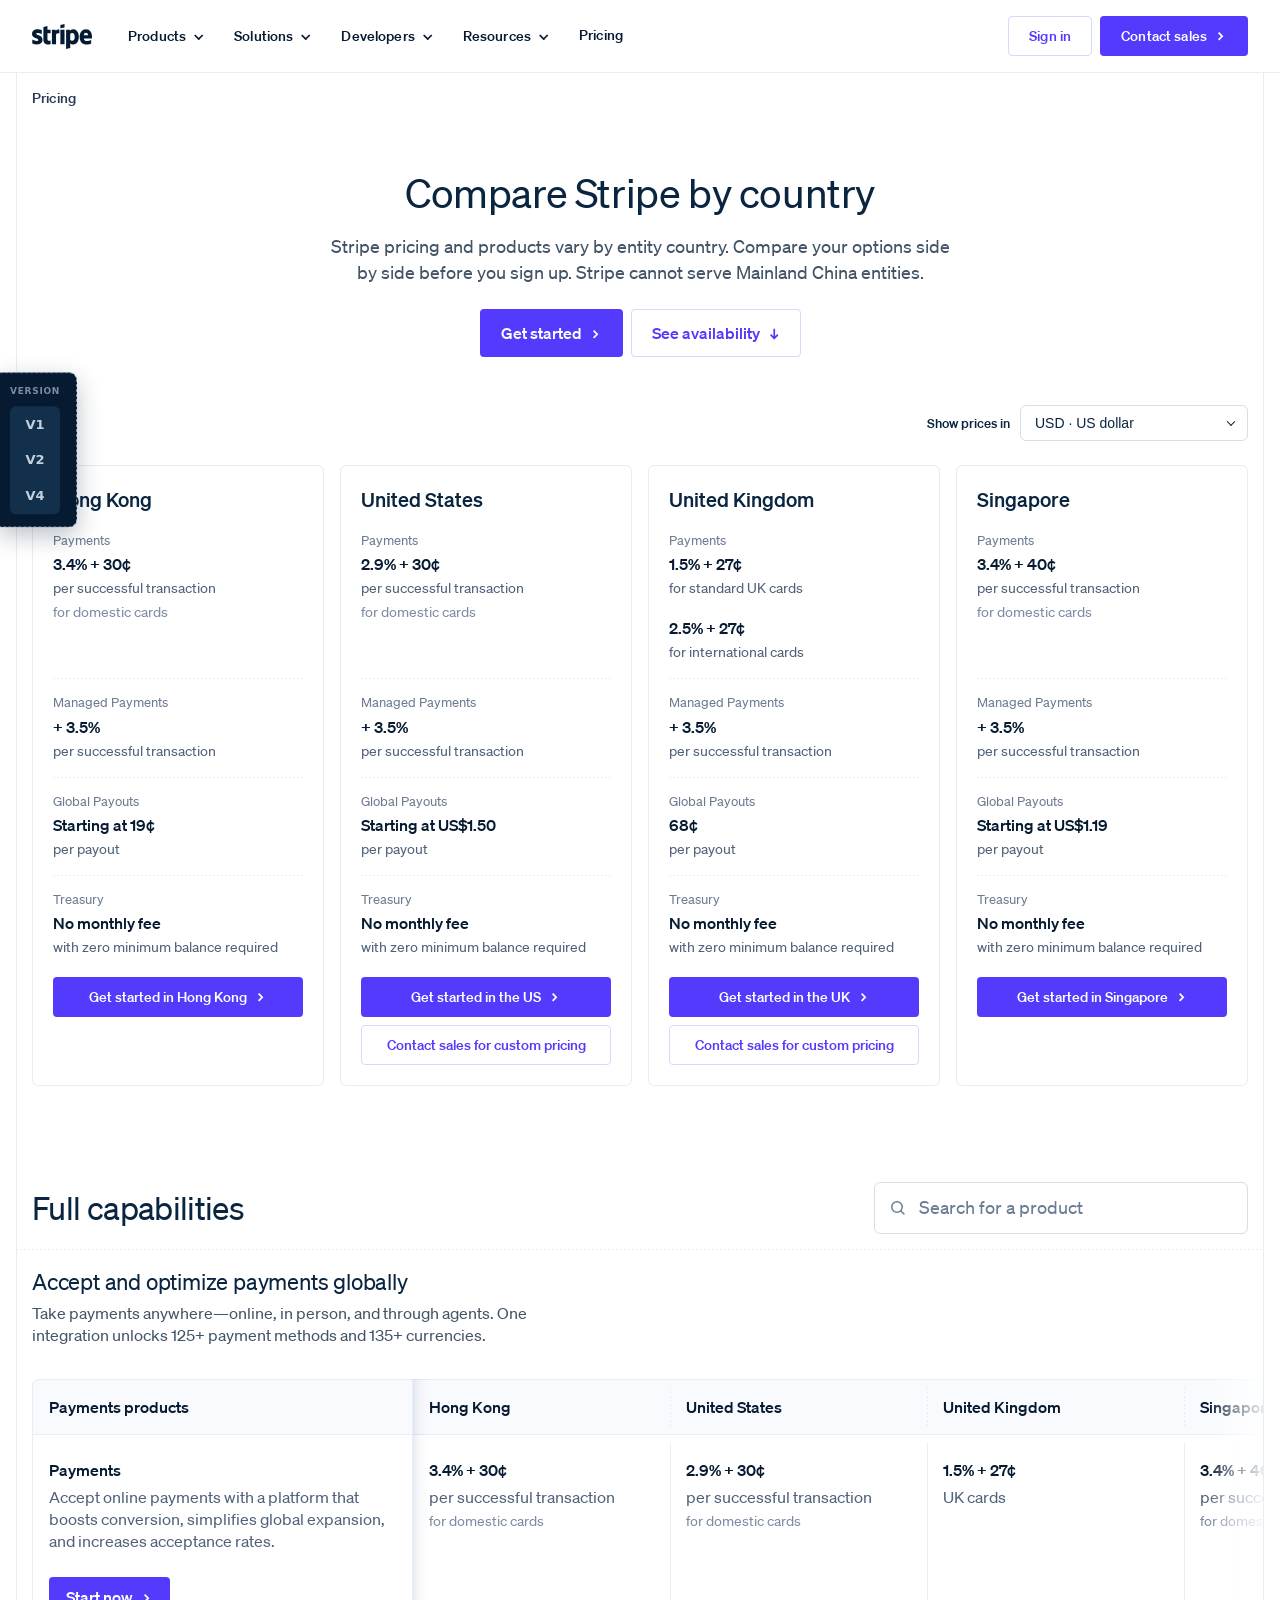
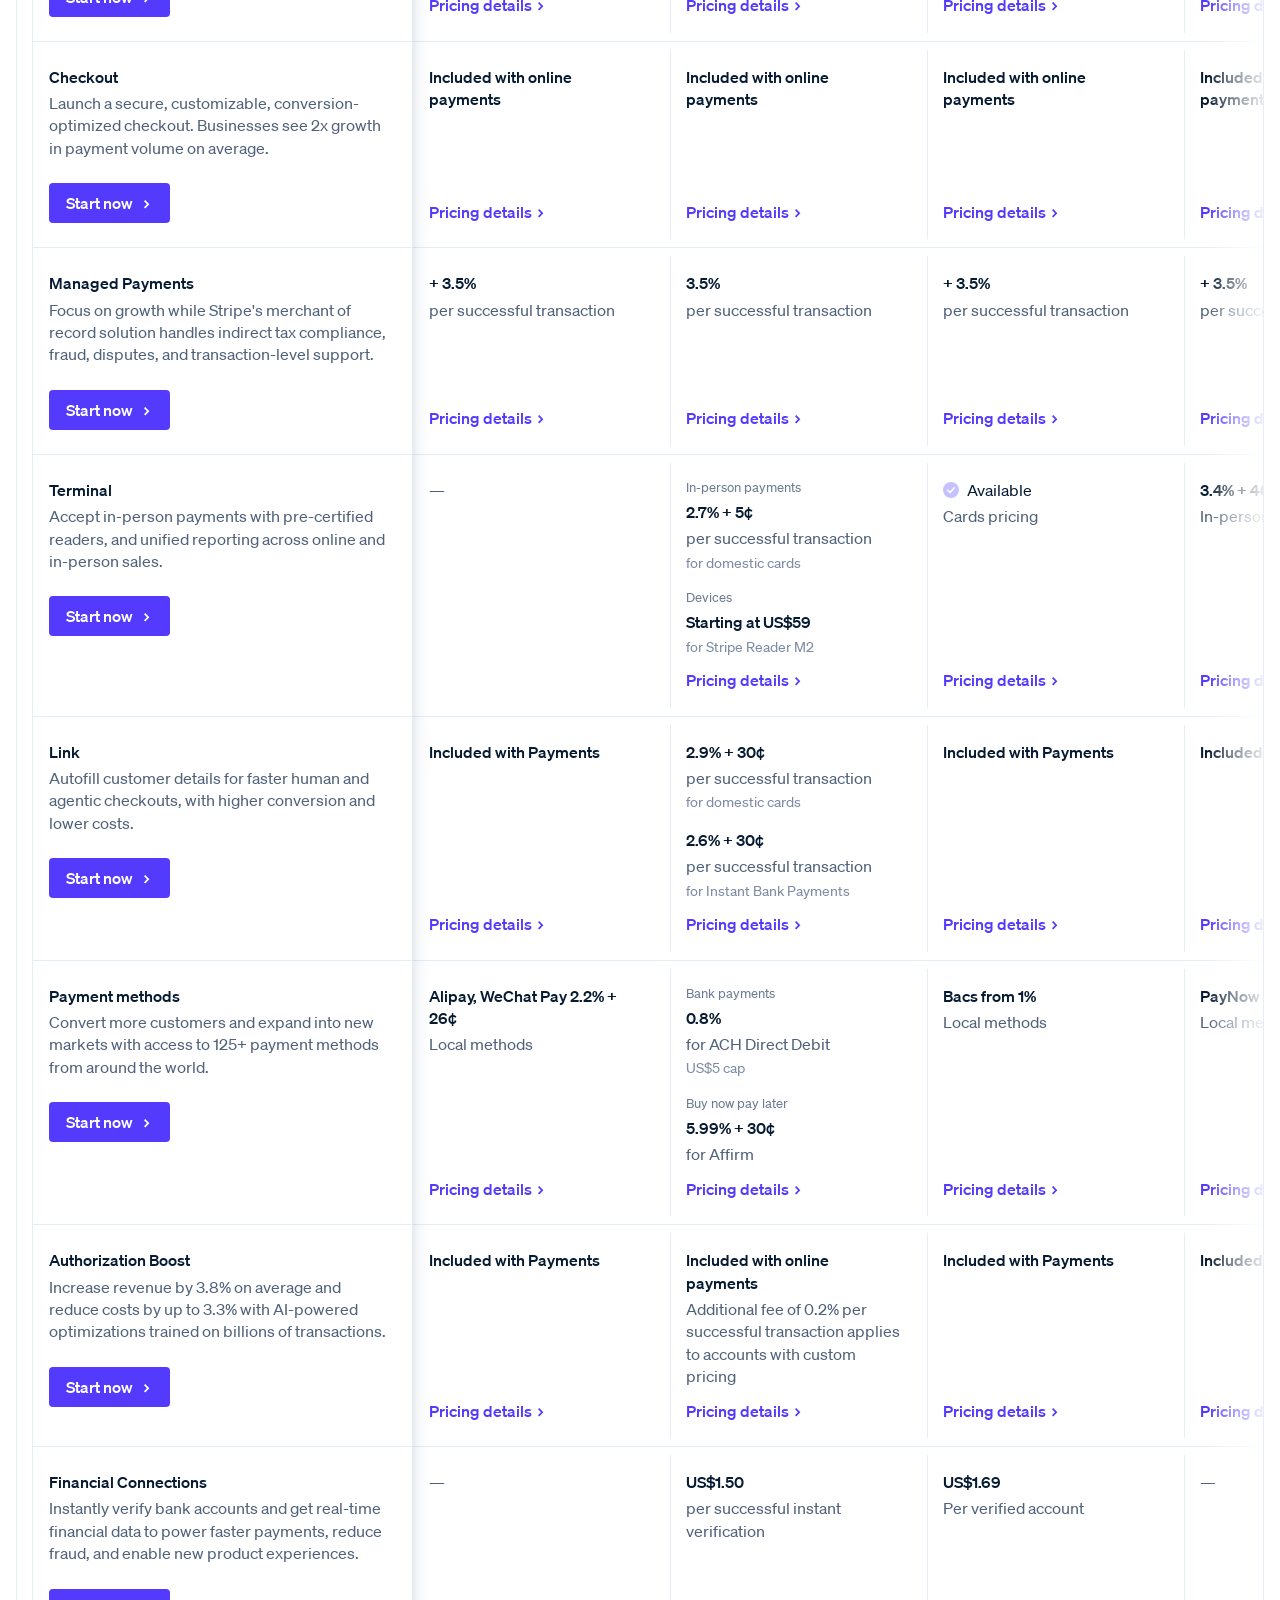
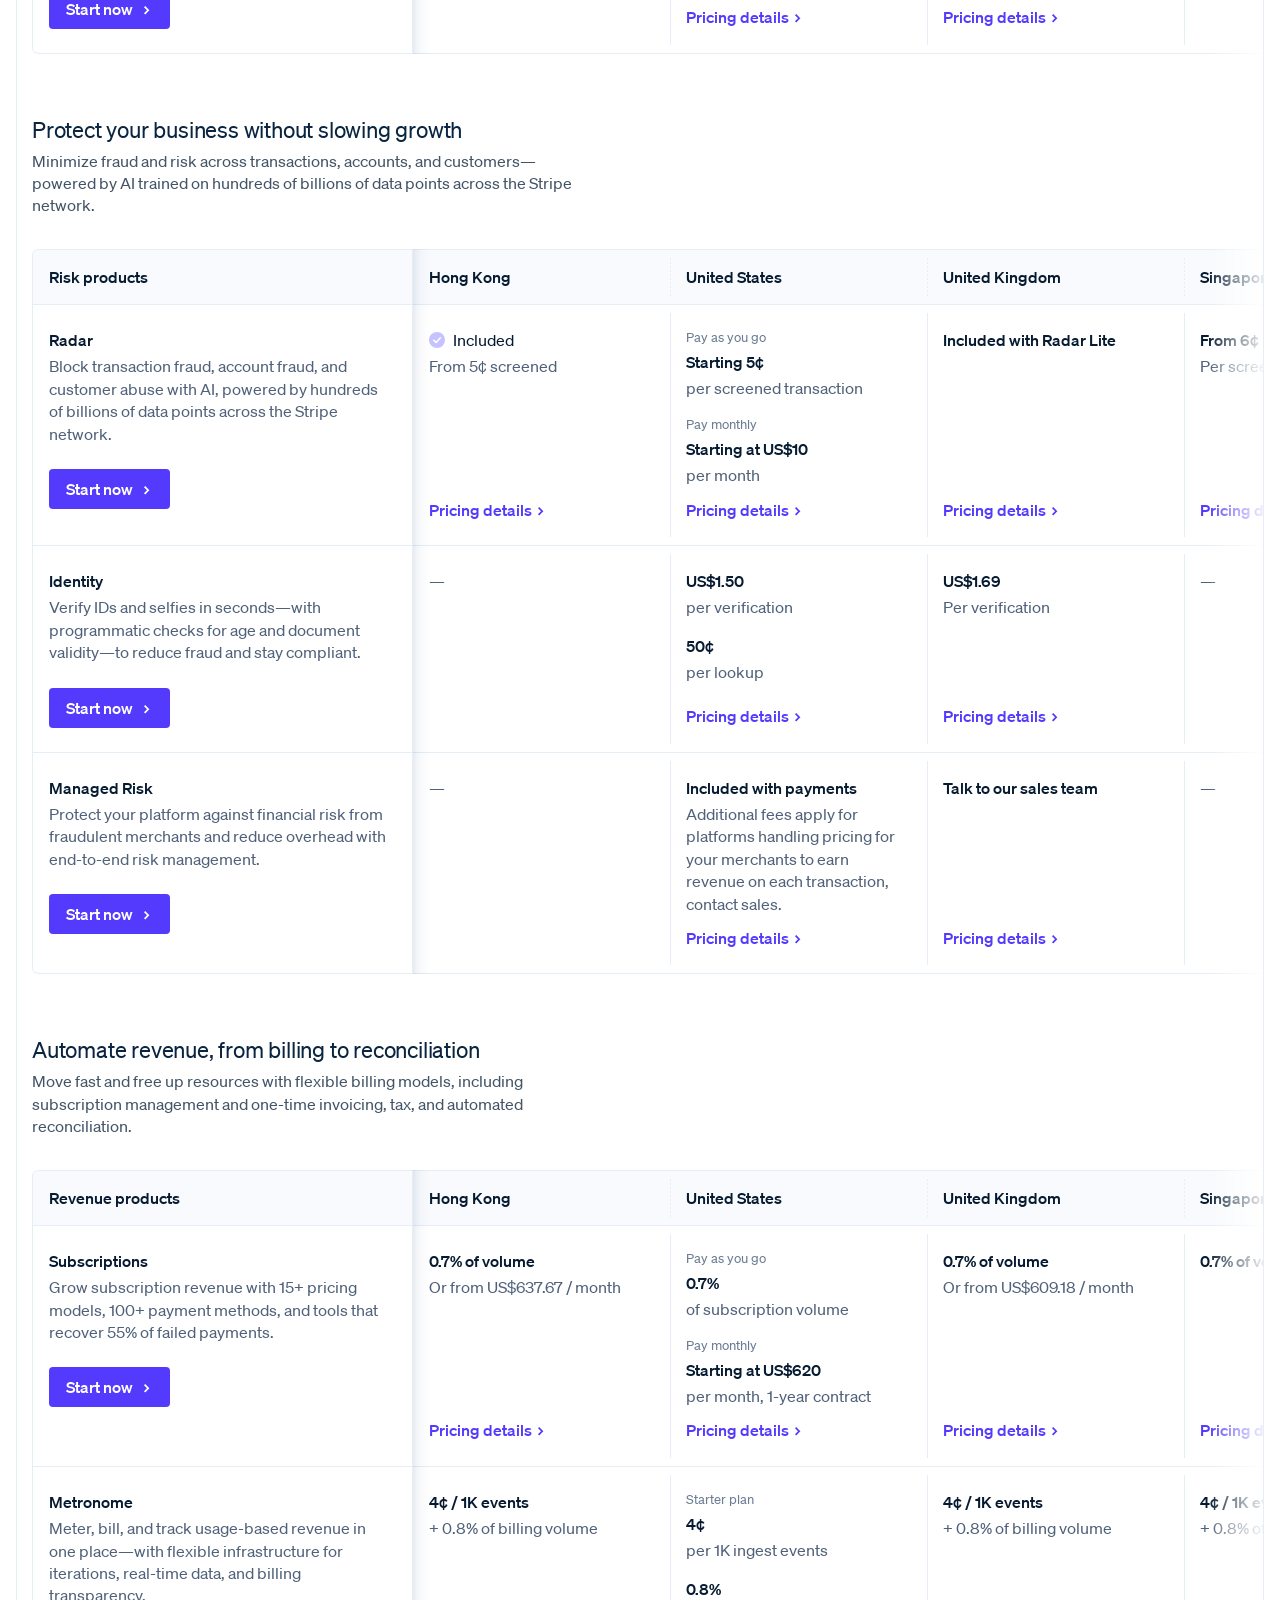
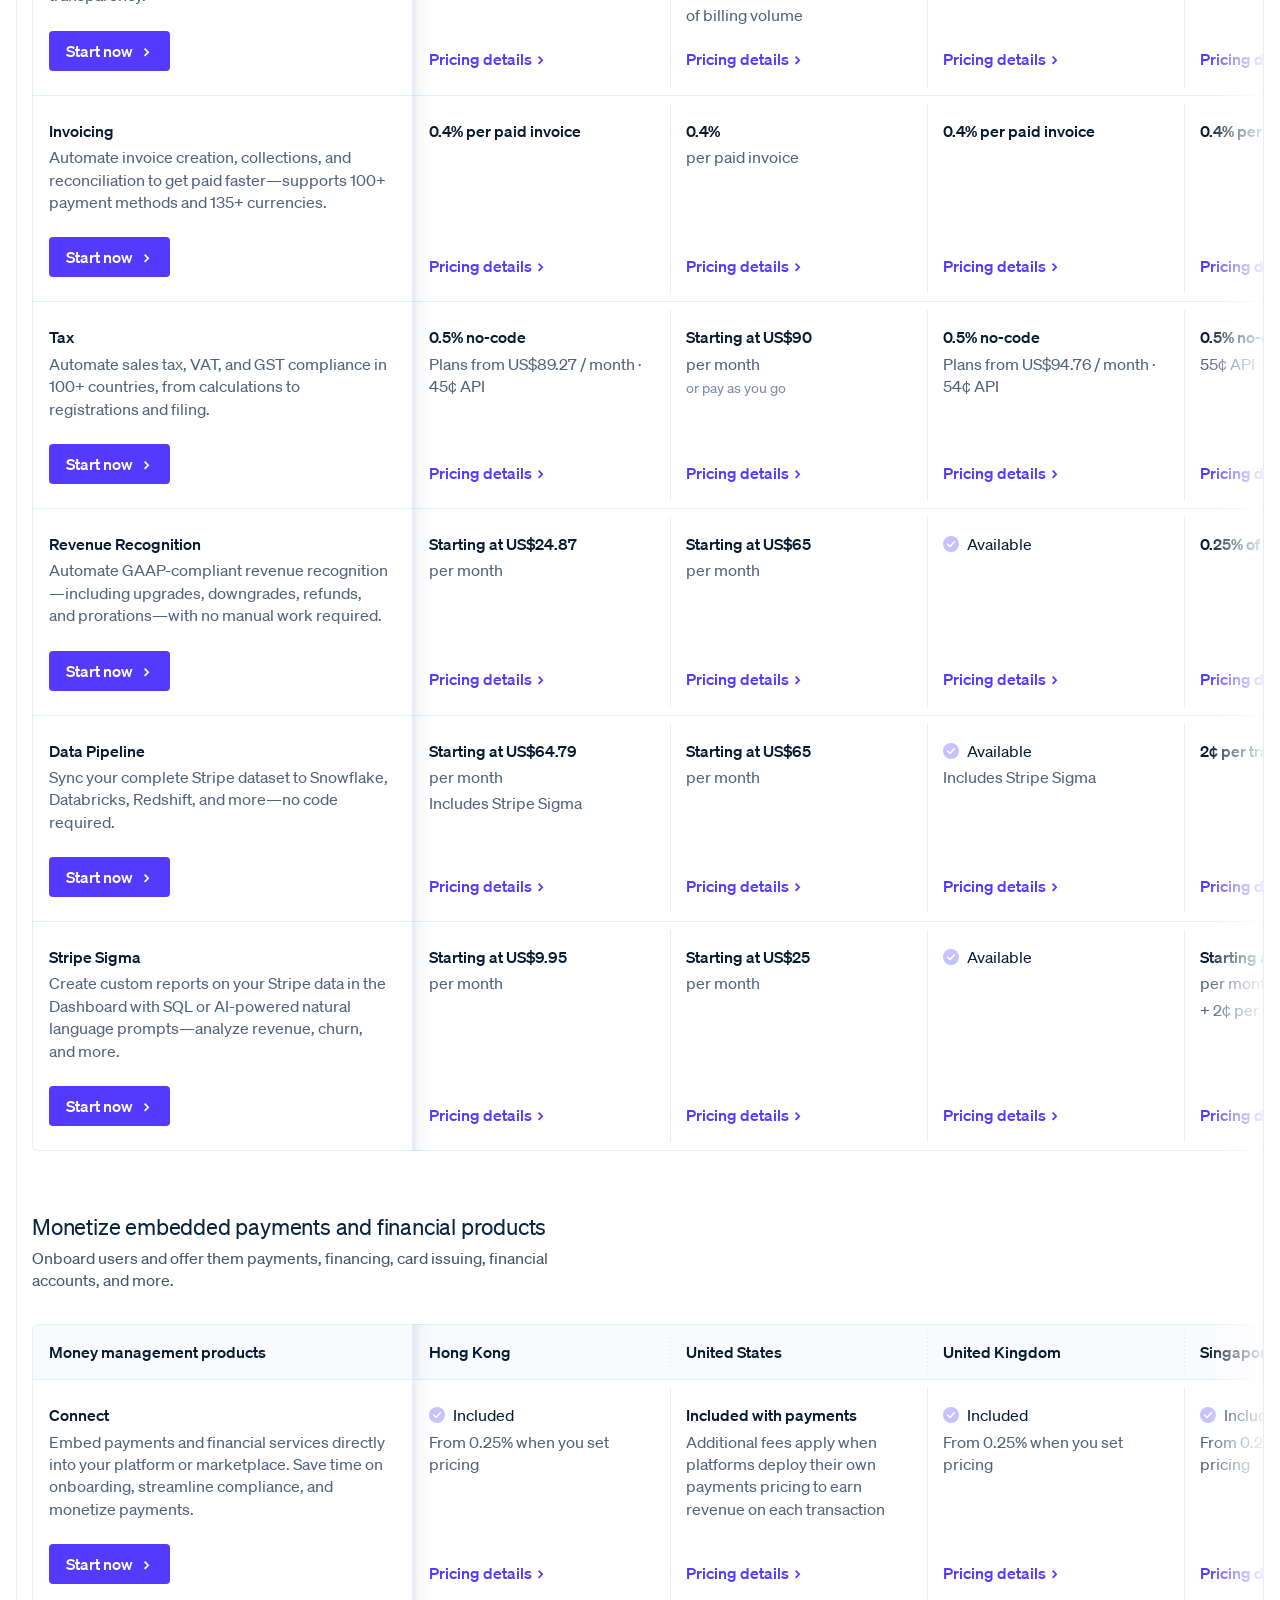
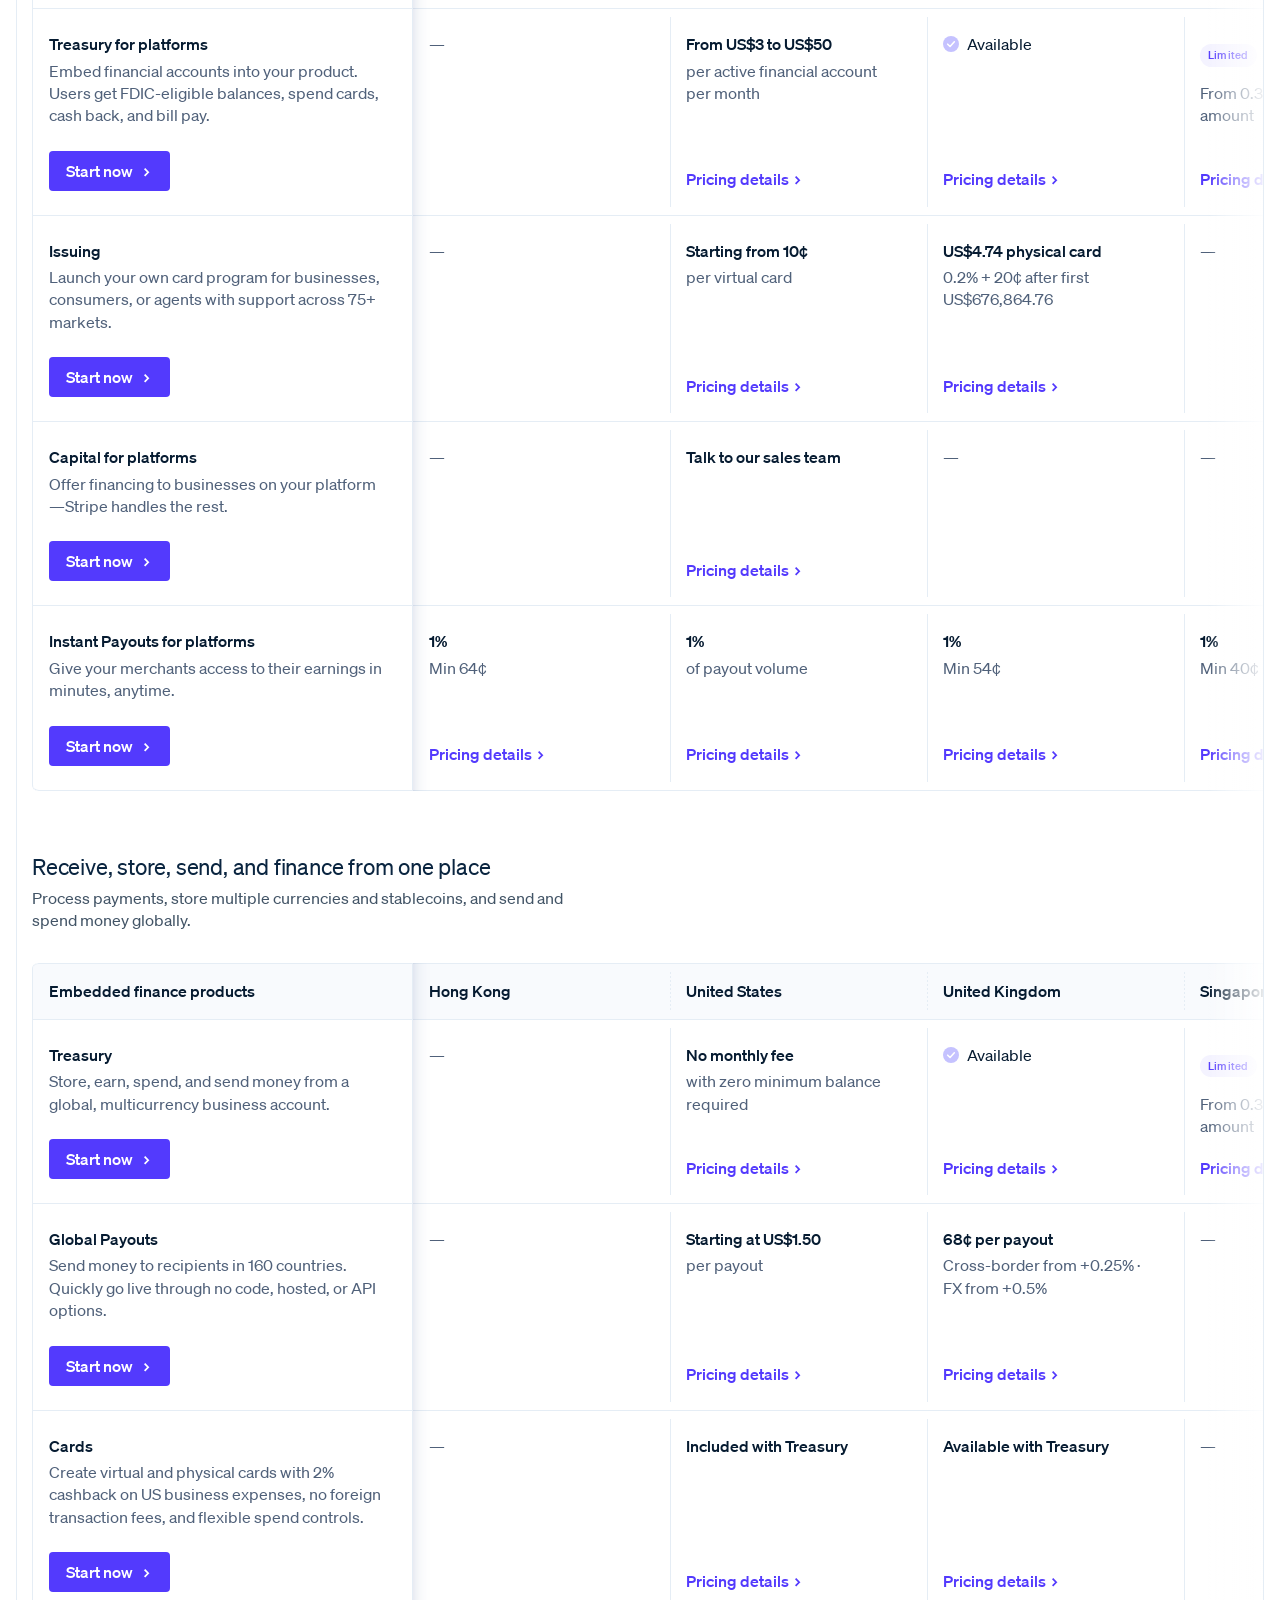
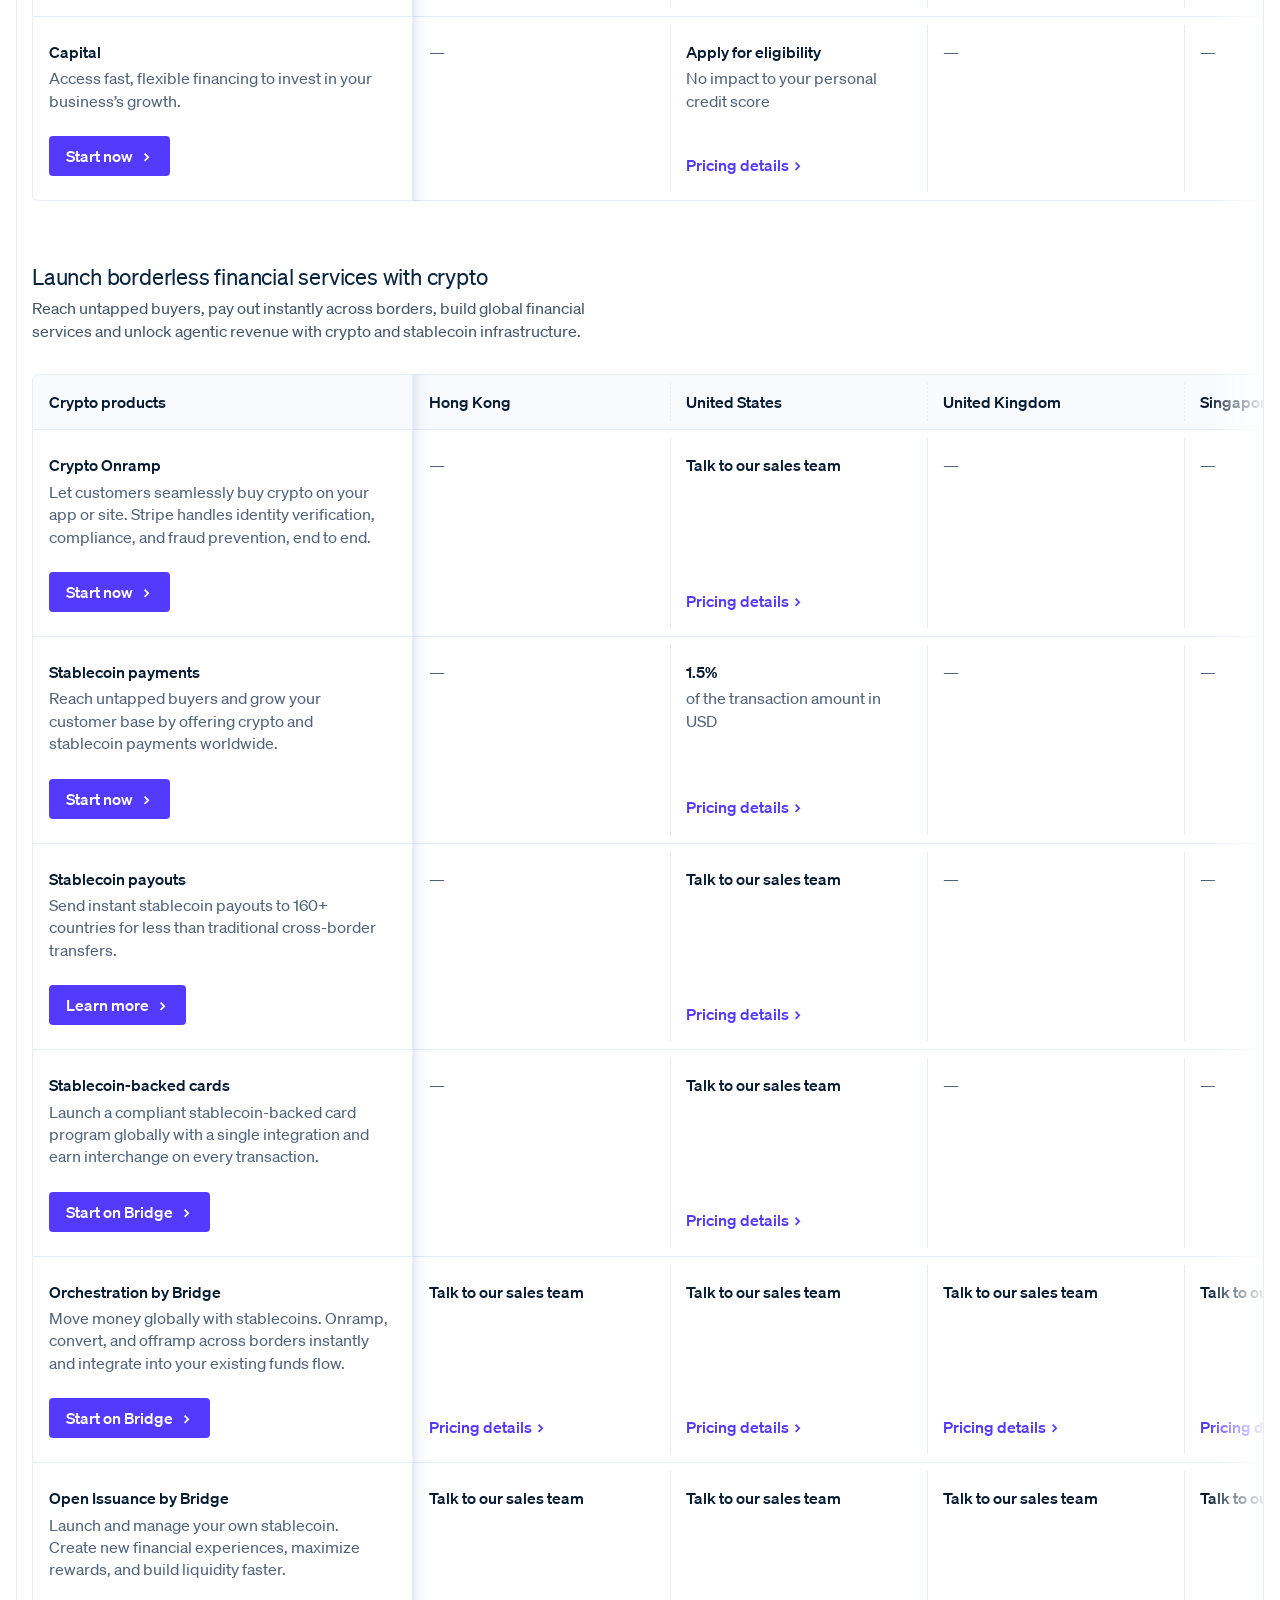
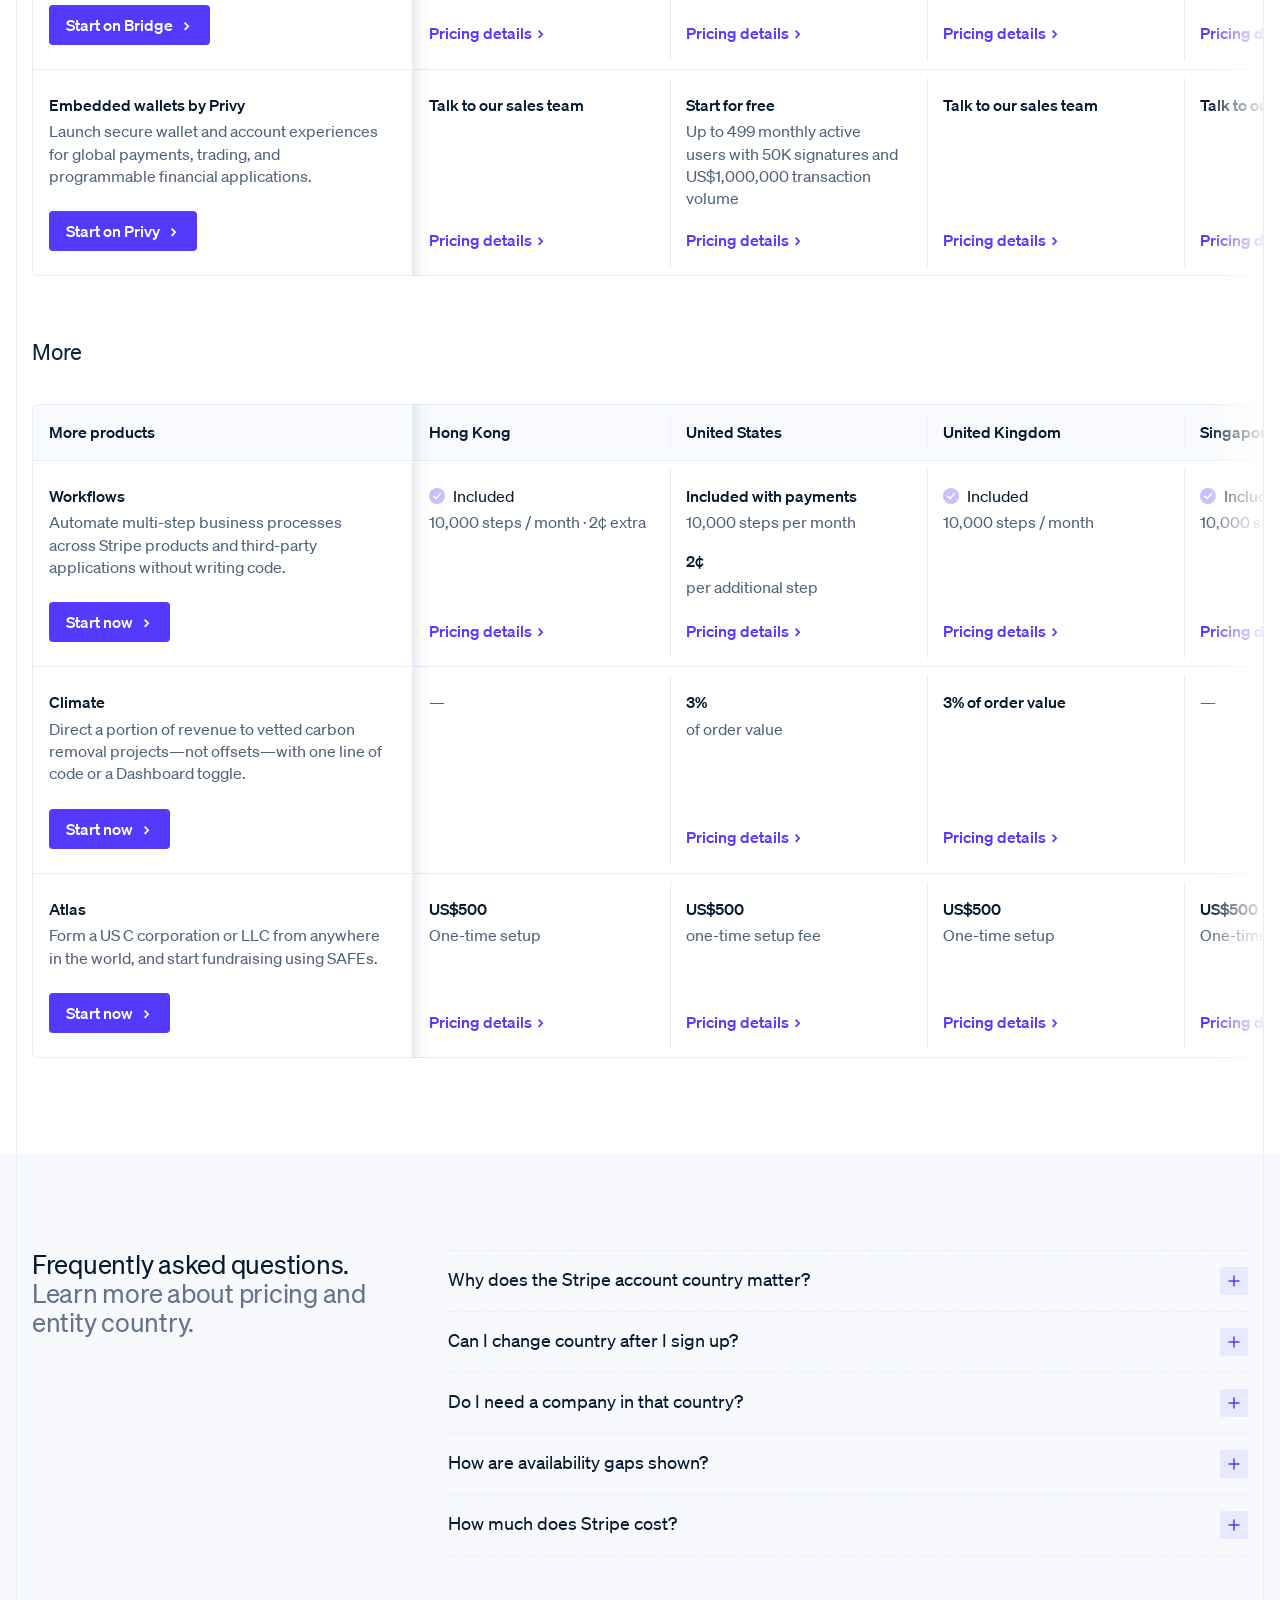
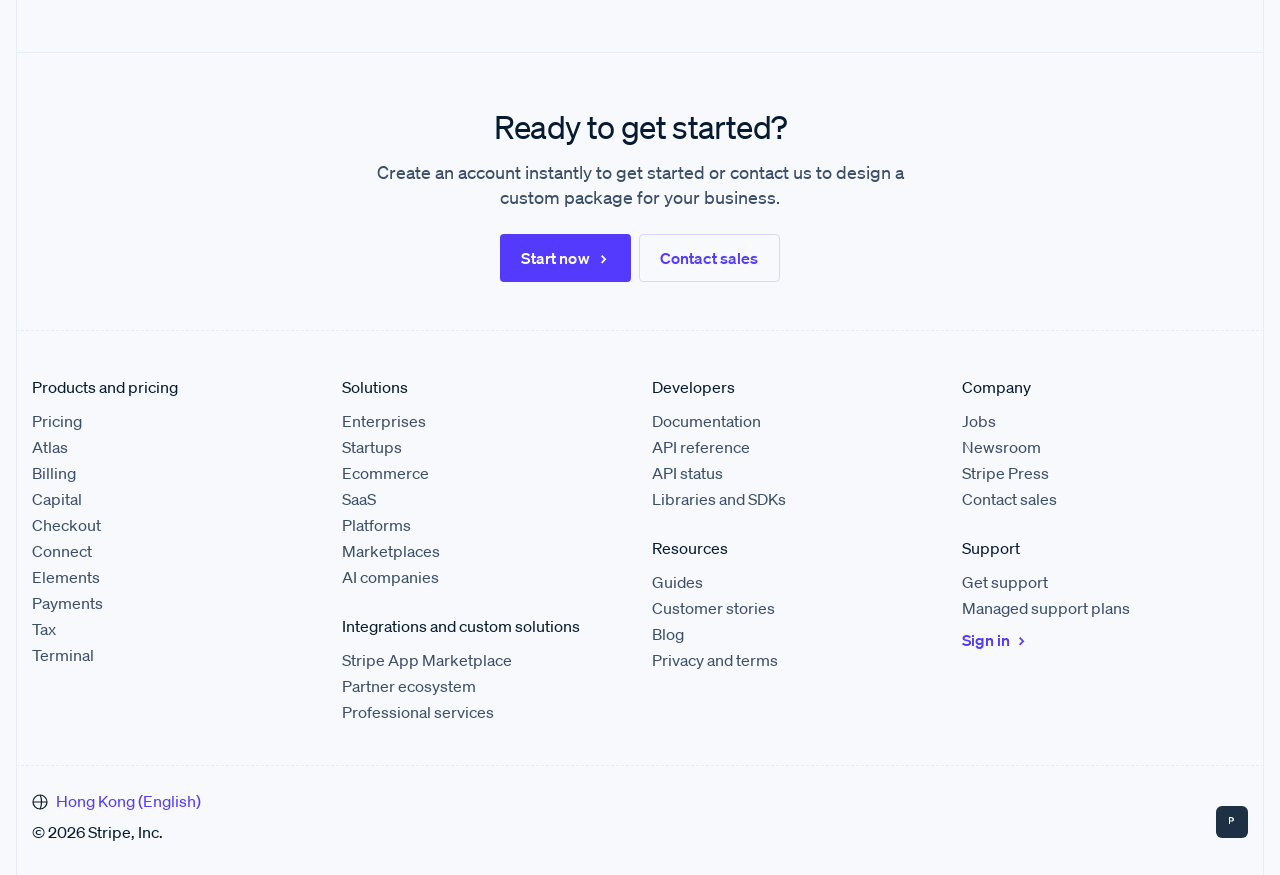
==== commit 3aefbea4: "Add a v4 compare page with sticky country dropdowns, and hide v1.1 and v3 from the switcher. Co-auth" ====
--- a/v1.1.html
+++ b/v1.1.html
@@ -370,7 +370,7 @@
               <caption class="sr-only">Payments across Hong Kong, the United States, the United Kingdom, and Singapore</caption>
               <thead>
                 <tr>
-                  <th class="col-product" scope="col">Payments</th>
+                  <th class="col-product" scope="col">Payments products</th>
                   <th class="col-hk" scope="col">Hong Kong</th>
                   <th class="col-us" scope="col">United States</th>
                   <th class="col-gb" scope="col">United Kingdom</th>
@@ -1038,7 +1038,7 @@
               <caption class="sr-only">Risk across Hong Kong, the United States, the United Kingdom, and Singapore</caption>
               <thead>
                 <tr>
-                  <th class="col-product" scope="col">Risk</th>
+                  <th class="col-product" scope="col">Risk products</th>
                   <th class="col-hk" scope="col">Hong Kong</th>
                   <th class="col-us" scope="col">United States</th>
                   <th class="col-gb" scope="col">United Kingdom</th>
@@ -1265,7 +1265,7 @@
               <caption class="sr-only">Revenue across Hong Kong, the United States, the United Kingdom, and Singapore</caption>
               <thead>
                 <tr>
-                  <th class="col-product" scope="col">Revenue</th>
+                  <th class="col-product" scope="col">Revenue products</th>
                   <th class="col-hk" scope="col">Hong Kong</th>
                   <th class="col-us" scope="col">United States</th>
                   <th class="col-gb" scope="col">United Kingdom</th>
@@ -1894,7 +1894,7 @@
               <caption class="sr-only">Money management across Hong Kong, the United States, the United Kingdom, and Singapore</caption>
               <thead>
                 <tr>
-                  <th class="col-product" scope="col">Money management</th>
+                  <th class="col-product" scope="col">Money management products</th>
                   <th class="col-hk" scope="col">Hong Kong</th>
                   <th class="col-us" scope="col">United States</th>
                   <th class="col-gb" scope="col">United Kingdom</th>
@@ -2253,7 +2253,7 @@
               <caption class="sr-only">Embedded finance across Hong Kong, the United States, the United Kingdom, and Singapore</caption>
               <thead>
                 <tr>
-                  <th class="col-product" scope="col">Embedded finance</th>
+                  <th class="col-product" scope="col">Embedded finance products</th>
                   <th class="col-hk" scope="col">Hong Kong</th>
                   <th class="col-us" scope="col">United States</th>
                   <th class="col-gb" scope="col">United Kingdom</th>
@@ -2494,7 +2494,7 @@
               <caption class="sr-only">Crypto across Hong Kong, the United States, the United Kingdom, and Singapore</caption>
               <thead>
                 <tr>
-                  <th class="col-product" scope="col">Crypto</th>
+                  <th class="col-product" scope="col">Crypto products</th>
                   <th class="col-hk" scope="col">Hong Kong</th>
                   <th class="col-us" scope="col">United States</th>
                   <th class="col-gb" scope="col">United Kingdom</th>
@@ -2914,7 +2914,7 @@
               <caption class="sr-only">More across Hong Kong, the United States, the United Kingdom, and Singapore</caption>
               <thead>
                 <tr>
-                  <th class="col-product" scope="col">More</th>
+                  <th class="col-product" scope="col">More products</th>
                   <th class="col-hk" scope="col">Hong Kong</th>
                   <th class="col-us" scope="col">United States</th>
                   <th class="col-gb" scope="col">United Kingdom</th>
@@ -3371,9 +3371,8 @@
       <p class="version-switch__kicker">Version</p>
       <div class="version-switch__toggle">
         <a class="version-switch__btn" href="index.html">V1</a>
-        <a class="version-switch__btn is-active" href="v1.1.html" aria-current="page">V1.1</a>
         <a class="version-switch__btn" href="v2.html">V2</a>
-        <a class="version-switch__btn" href="v3.html">V3</a>
+        <a class="version-switch__btn" href="v4.html">V4</a>
       </div>
     </aside>
 
